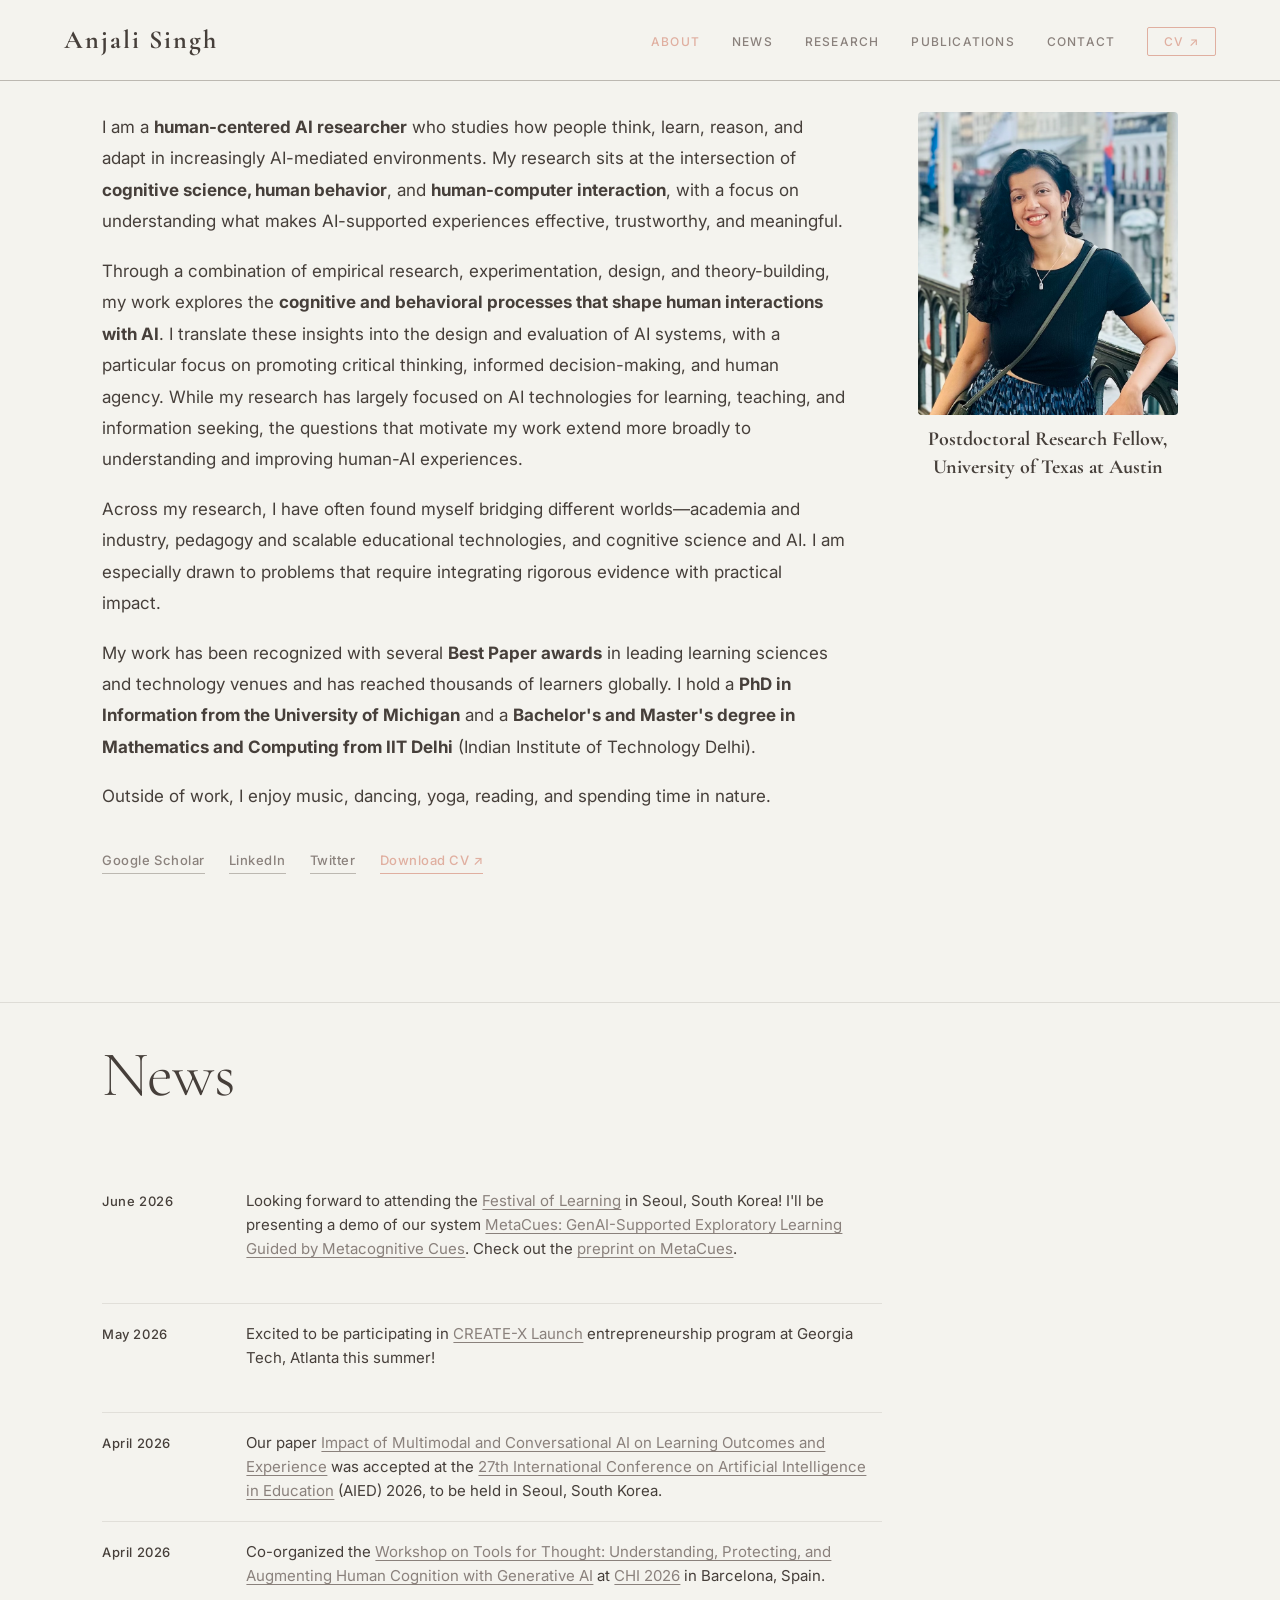
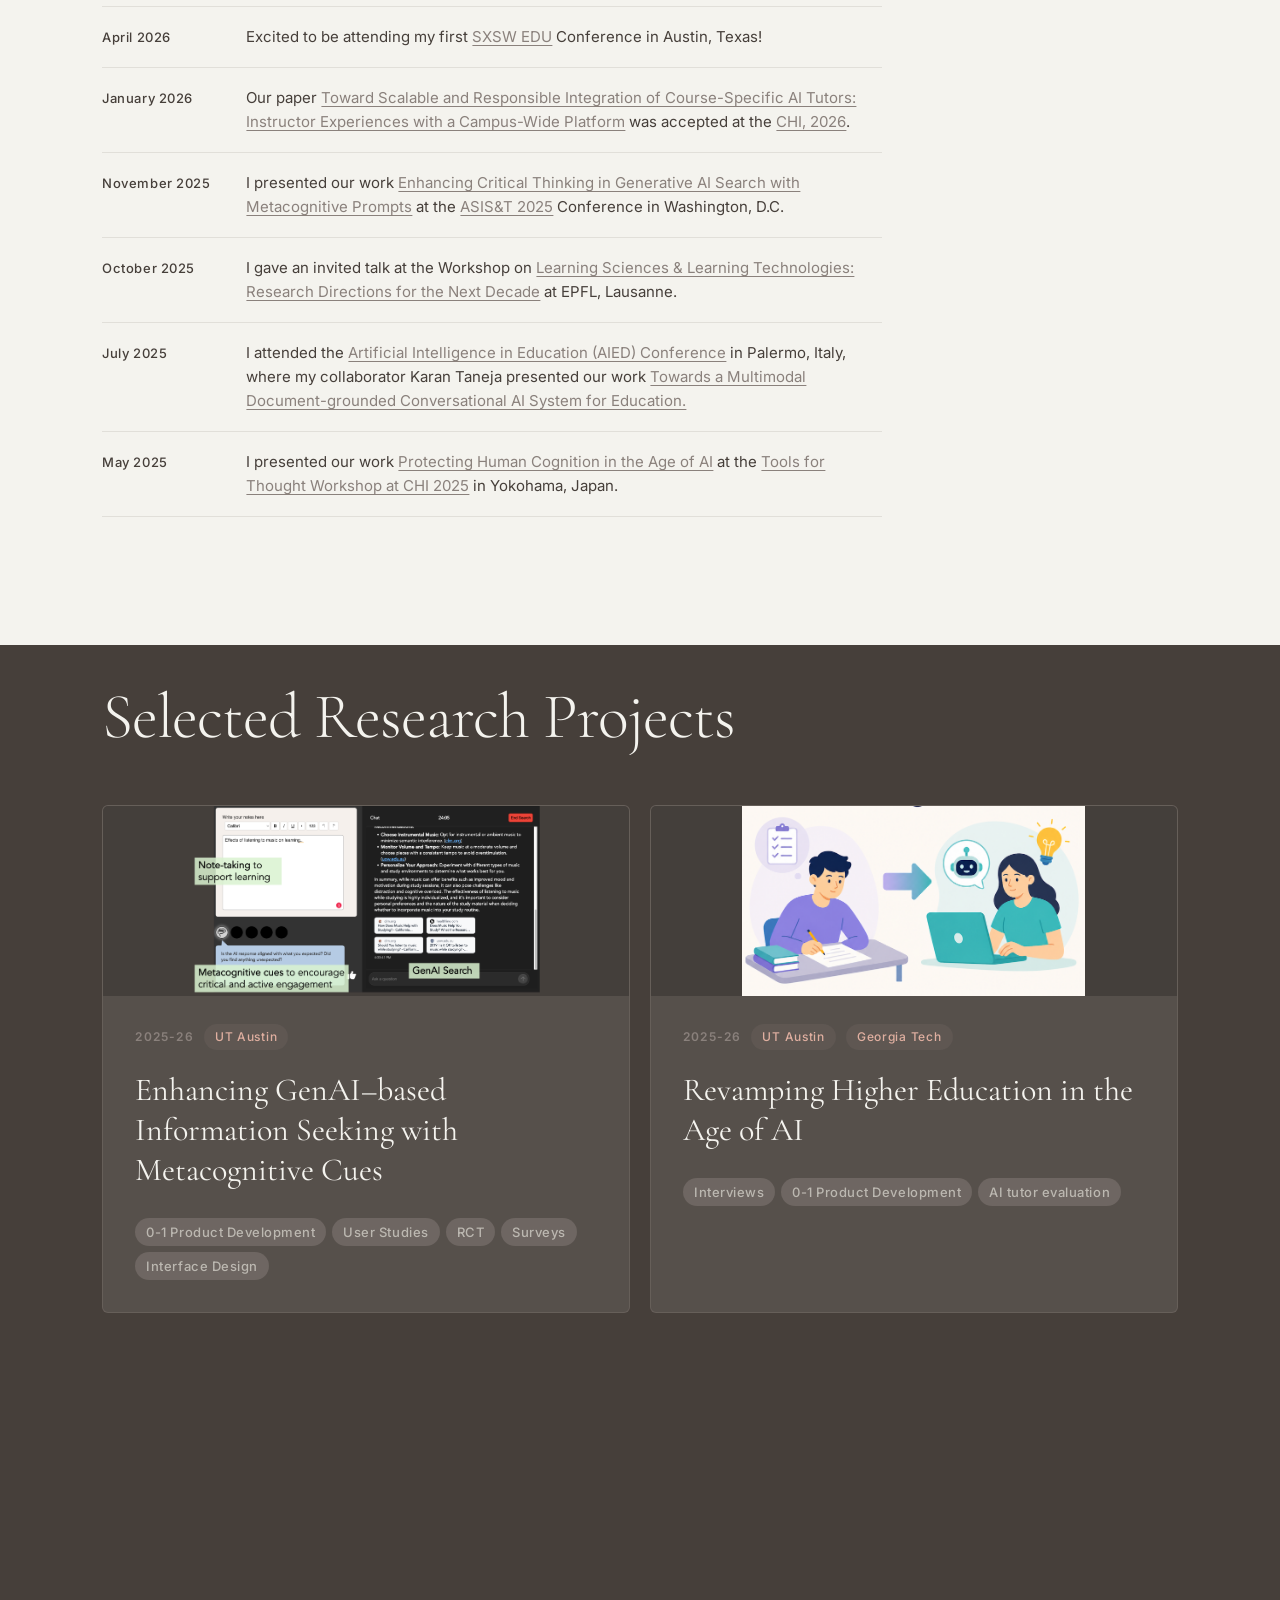
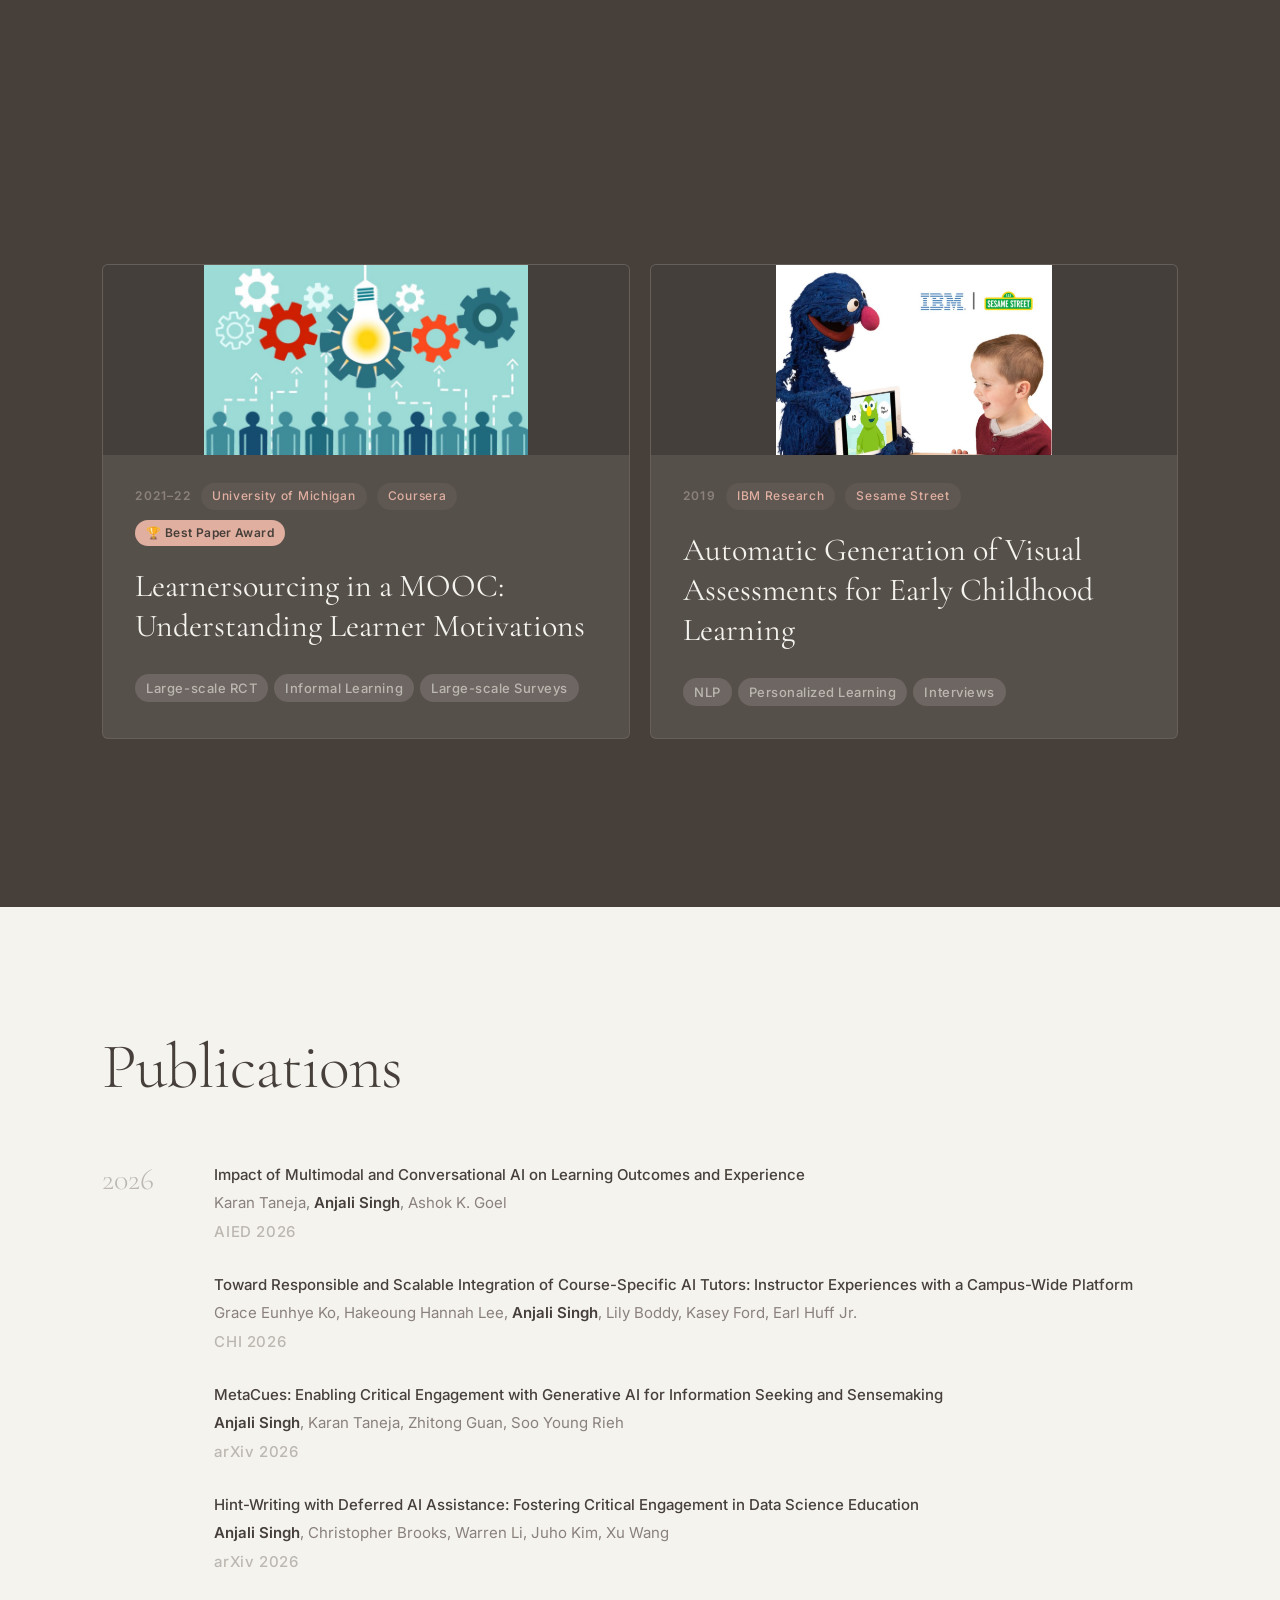
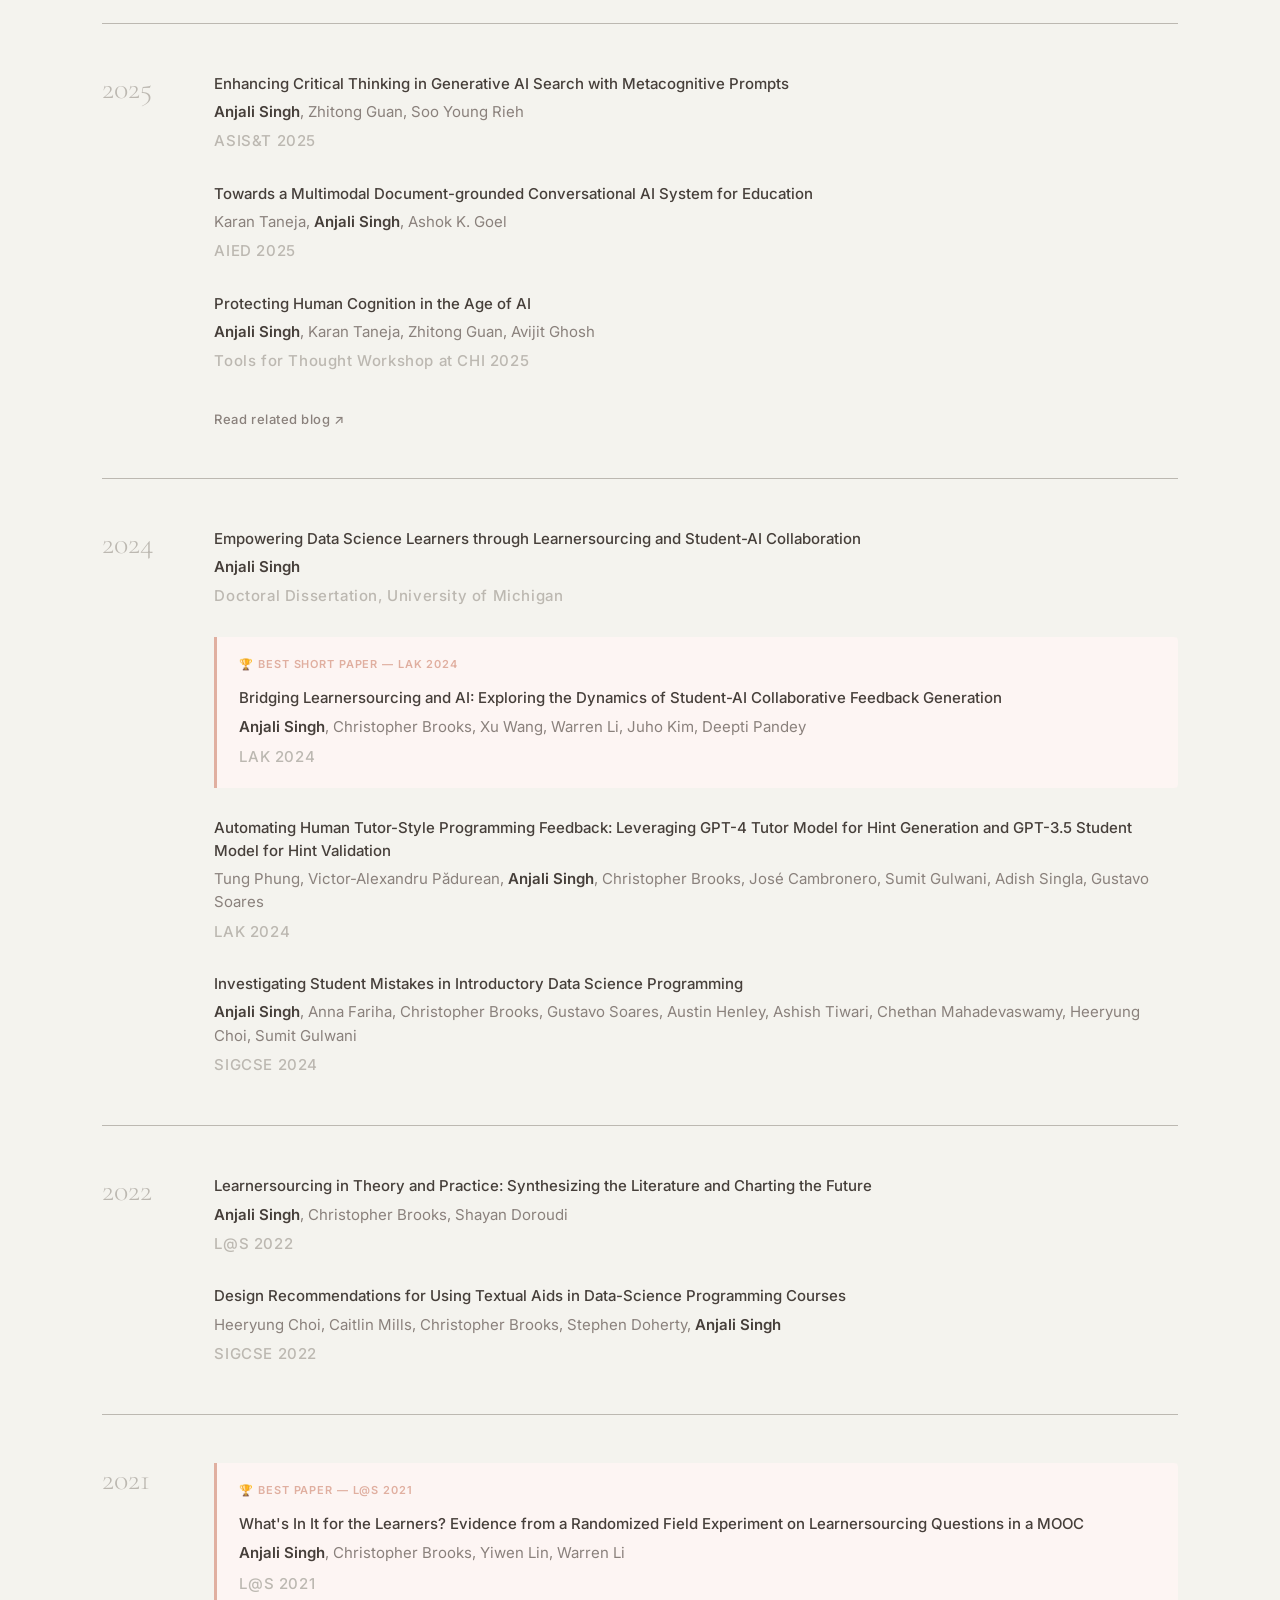
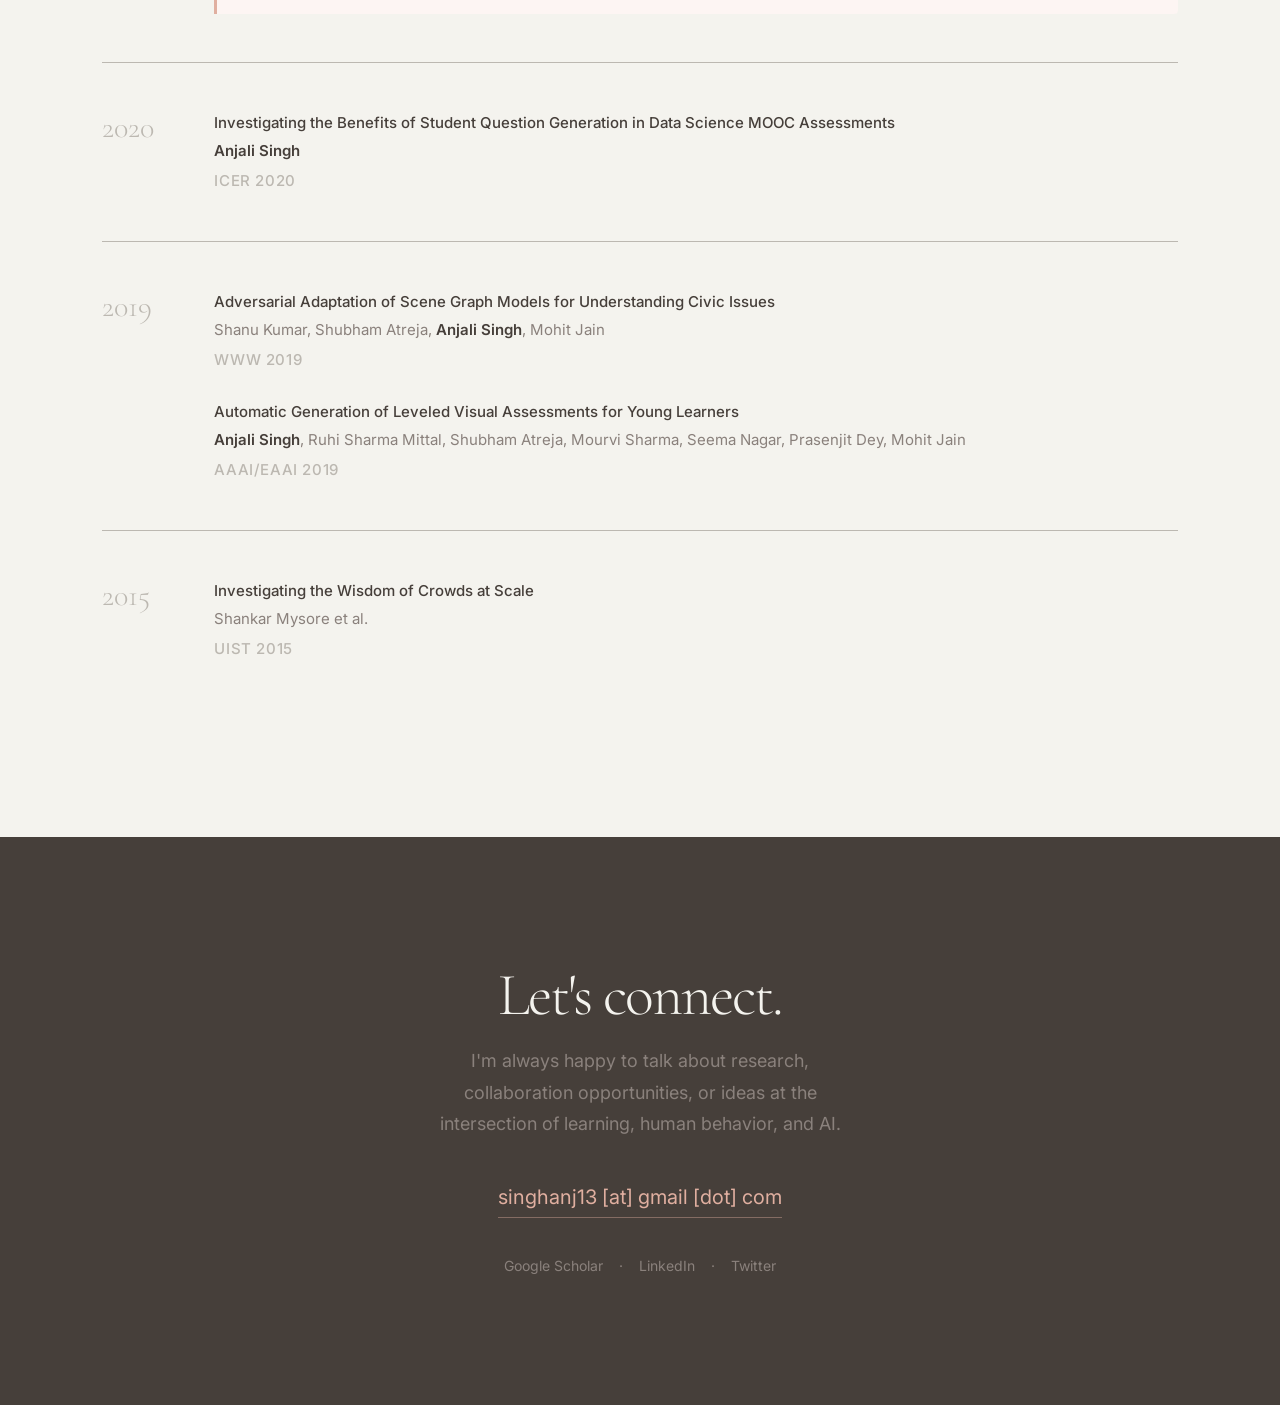
==== index.html @ 5200b707 "Updated bio" ====
<!DOCTYPE html>
<html lang="en">
<head>
    <meta charset="UTF-8">
    <meta name="viewport" content="width=device-width, initial-scale=1.0">
    <title>Anjali Singh</title>
    <link rel="preconnect" href="https://fonts.googleapis.com">
    <link rel="preconnect" href="https://fonts.gstatic.com" crossorigin>
    <link href="https://fonts.googleapis.com/css2?family=Cormorant+Garamond:ital,wght@0,300;0,400;0,500;0,600;1,300;1,400&family=Inter:wght@300;400;500;600&display=swap" rel="stylesheet">
    <link rel="stylesheet" href="style.css">
</head>
<body>

    <!-- ═══════════════════════════════════════════
         NAVIGATION
    ═══════════════════════════════════════════ -->
    <nav id="navbar">
        <div class="nav-container">
            <a href="#about" class="nav-logo">Anjali Singh</a>
            <ul class="nav-links">
                <li><a href="#about">About</a></li>
                <li><a href="#news">News</a></li>
                <li><a href="#research">Research</a></li>
                <li><a href="#publications">Publications</a></li>
                <li><a href="#contact">Contact</a></li>
                <li><a href="CV_portfolio.pdf" class="nav-cv" target="_blank">CV ↗</a></li>
            </ul>
            <button class="nav-hamburger" aria-label="Toggle menu">
                <span></span><span></span><span></span>
            </button>
        </div>
    </nav>

    <!-- ═══════════════════════════════════════════
         ABOUT (landing page)
    ═══════════════════════════════════════════ -->
    <section id="about">
        <div class="container">
<div class="about-grid">
                <div class="about-text">
                    <p class="about-bio">I am a <strong>human-centered AI researcher</strong> who studies how people think, learn, reason, and adapt in increasingly AI-mediated environments. My research sits at the intersection of <strong>cognitive science, human behavior</strong>, and <strong>human-computer interaction</strong>, with a focus on understanding what makes AI-supported experiences effective, trustworthy, and meaningful.</p>
                    <!-- I am a <strong>human-centered AI researcher</strong> working at the intersection of <strong>human behavior, learning</strong> and <strong>information seeking</strong>. My work explores how people engage with information, learn, reason, and adapt in increasingly AI-mediated environments. -->
                    <!-- I am particularly interested in fostering people's ability to reflect on information, develop independent judgment, and maintain agency as AI becomes more deeply integrated into everyday life and work. -->

                    <p class="about-bio">Through a combination of empirical research, experimentation, design, and theory-building, my work explores the <strong>cognitive and behavioral processes that shape human interactions with AI</strong>. I translate these insights into the design and evaluation of AI systems, with a particular focus on promoting critical thinking, informed decision-making, and human agency. While my research has largely focused on AI technologies for learning, teaching, and information seeking, the questions that motivate my work extend more broadly to understanding and improving human-AI experiences.</p>
                    <!-- To pursue these questions, I draw on perspectives from <strong>cognitive science, human-computer interaction,</strong> and <strong>information science</strong>. Through a combination of empirical research, design, experimentation, and theory-building, I study the factors that shape human behavior, motivation, and outcomes in information-seeking and learning contexts. This work informs the development of <strong>technologies that support effective human–AI interactions while promoting critical thinking and preserving human agency</strong>. -->

                    <p class="about-bio">Across my research, I have often found myself bridging different worlds—academia and industry, pedagogy and scalable educational technologies, and cognitive science and AI. I am especially drawn to problems that require integrating rigorous evidence with practical impact.</p>
                    <!-- <p class="about-bio">Over the past nine years, I have conducted research spanning educational technology, information seeking, learning analytics, HCI, and AI. More recently, I have become increasingly interested in how AI is reshaping learning, expertise, and knowledge work, and in designing systems that help people engage with these changes thoughtfully.</p> -->
                    <p class="about-bio">My work has been recognized with several <strong>Best Paper awards</strong> in leading learning sciences and technology venues and has reached thousands of learners globally. I hold a <strong>PhD in Information from the University of Michigan</strong> and a <strong>Bachelor's and Master's degree in Mathematics and Computing from IIT Delhi</strong> (Indian Institute of Technology Delhi).</p>
                    <p class="about-bio">Outside of work, I enjoy music, dancing, yoga, reading, and spending time in nature.</p>
                    <div class="about-links">
                        <a href="https://scholar.google.com/citations?user=YOURID&user=0K4axWMAAAAJ" target="_blank" class="about-link">Google Scholar</a>
                        <a href="https://www.linkedin.com/in/anjali-singh-phd-a7786ba4/" target="_blank" class="about-link">LinkedIn</a>
                        <a href="https://twitter.com/singhanj13" target="_blank" class="about-link">Twitter</a>
                        <a href="CV_portfolio.pdf" target="_blank" class="about-link about-link-accent">Download CV ↗</a>
                    </div>
                </div>
                <div class="about-photo">
                    <!-- Replace photo-placeholder div with: <img src="headshot.jpg" alt="Anjali Singh"> -->
                    <img src="Images/headshot.png" width="230" height="300" alt="Anjali Singh">
                    <p class="about-photo-caption">Postdoctoral Research Fellow, University of Texas at Austin</p>
                </div>
                </div>
            </div>
        </div>
    </section>

    <!-- ═══════════════════════════════════════════
         NEWS
    ═══════════════════════════════════════════ -->
    <section id="news">
        <div class="container">
            <h2 class="section-header-dark">News</h2>
            <ul class="news-list">
                <li class="news-item">
                    <span class="news-date">June 2026</span>
                        <p class="news-text">Looking forward to attending the <a href="https://festival-of-learning-2026.info/" target="_blank" rel="noopener">Festival of Learning</a> in Seoul, South Korea! I'll be presenting a demo of our system <a href="https://www.youtube.com/watch?v=coNovENzRNs" target="_blank" rel="noopener">MetaCues: GenAI-Supported Exploratory Learning Guided by Metacognitive Cues</a>. Check out the <a href="https://arxiv.org/abs/2603.19634" target="_blank" rel="noopener">preprint on MetaCues</a>.</p>
                    </p>
                </li>
                 <li class="news-item">
                    <span class="news-date">May 2026</span>
                        <p class="news-text">Excited to be participating in <a href="https://create-x.gatech.edu/" target="_blank" rel="noopener">CREATE-X Launch</a> entrepreneurship program at Georgia Tech, Atlanta this summer!</p>
                    </p>
                </li>
                <li class="news-item">
                    <span class="news-date">April 2026</span>
                    <p class="news-text">Our paper <a href="https://arxiv.org/abs/2604.02221" target="_blank" rel="noopener">Impact of Multimodal and Conversational AI on Learning Outcomes and Experience</a> was accepted at the <a href="https://www.aied-conference.org/2026" target="_blank" rel="noopener">27th International Conference on Artificial Intelligence in Education</a> (AIED) 2026, to be held in Seoul, South Korea. </p>
                </li>
                <li class="news-item">
                    <span class="news-date">April 2026</span>
                    <p class="news-text">Co-organized the <a href="https://ai-tools-for-thought.github.io/workshop/" target="_blank" rel="noopener">Workshop on Tools for Thought: Understanding, Protecting, and Augmenting Human Cognition with Generative AI</a> at <a href="https://chi2026.acm.org/" target="_blank" rel="noopener">CHI 2026</a> in Barcelona, Spain.</p>
                </li>
                <li class="news-item">
                    <span class="news-date">April 2026</span>
                    <p class="news-text">Excited to be attending my first <a href="https://sxswedu.com/" target="_blank" rel="noopener">SXSW EDU</a> Conference in Austin, Texas!</p>
                </li>
                <li class="news-item">
                    <span class="news-date">January 2026</span>
                    <p class="news-text">Our paper <a href="https://dl.acm.org/doi/full/10.1145/3772318.3791298" target="_blank" rel="noopener">Toward Scalable and Responsible Integration of Course-Specific AI Tutors: Instructor Experiences with a Campus-Wide Platform</a> was accepted at the <a href="https://chi2026.acm.org/" target="_blank" rel="noopener">CHI, 2026</a>. </p>
                </li>
                <li class="news-item">
                    <span class="news-date">November 2025</span>
                    <p class="news-text">I presented our work <a href="https://arxiv.org/abs/2505.24014" target="_blank" rel="noopener">Enhancing Critical Thinking in Generative AI Search with Metacognitive Prompts</a> at the <a href="https://www.asist.org/meetings-events/am/am25/" target="_blank" rel="noopener">ASIS&T 2025</a> Conference in Washington, D.C.</p>
                </li>
                <li class="news-item">
                    <span class="news-date">October 2025</span>
                    <p class="news-text">I gave an invited talk at the Workshop on <a href="https://www.epfl.ch/schools/ic/about/events/ls-workshop/" target="_blank" rel="noopener">Learning Sciences & Learning Technologies: Research Directions for the Next Decade</a> at EPFL, Lausanne.</p>
                <li class="news-item">
                    <span class="news-date">July 2025</span>
                    <p class="news-text">I attended the <a href="https://aied2025.itd.cnr.it/" target="_blank" rel="noopener">Artificial Intelligence in Education (AIED) Conference</a> in Palermo, Italy, where my collaborator Karan Taneja presented our work <a href="https://link.springer.com/chapter/10.1007/978-3-031-98462-4_12" target="_blank" rel="noopener">Towards a Multimodal Document-grounded Conversational AI System for Education.</a></p>
                </li>
                <li class="news-item">
                    <span class="news-date">May 2025</span>
                    <p class="news-text">I presented our work <a href="https://arxiv.org/pdf/2502.12447" target="_blank" rel="noopener">Protecting Human Cognition in the Age of AI</a> at the <a href="https://ai-tools-for-thought.github.io/workshop/" target="_blank" rel="noopener">Tools for Thought Workshop at CHI 2025</a> in Yokohama, Japan.</p>
                </li>
            </ul>
        </div>
    </section>

    <!-- ═══════════════════════════════════════════
         RESEARCH
    ═══════════════════════════════════════════ -->
    <section id="research">
        <div class="container">
            <h2 class="section-header-light">Selected Research Projects</h2>

            <div class="project-grid">

                <!-- ─── Card 1: MetaCues ─── -->
                <a class="project-card-btn" data-aos href="Projects/project-metacues.html">
                    <div class="card-visual">
                        <!-- To use your own image: remove the <svg> block below and add <img src="your-image.jpg" alt="MetaCues project"> -->
                        <!-- SVG: Two overlapping circles (human ↔ AI) with reflective prompt dots -->
                        <img src="Images/metacues_snapshot.png" alt="MetaCues project">
                            <circle cx="148" cy="95" r="68" stroke="#8a817c" stroke-width="1.2" opacity="0.45"/>
                            <circle cx="200" cy="95" r="68" stroke="#e0afa0" stroke-width="1.5" opacity="0.6"/>
                            <circle cx="174" cy="95" r="10" fill="#e0afa0" opacity="0.8"/>
                            <circle cx="174" cy="95" r="20" stroke="#e0afa0" stroke-width="1" opacity="0.3" stroke-dasharray="3 3"/>
                            <line x1="174" y1="65" x2="174" y2="48" stroke="#e0afa0" stroke-width="1" opacity="0.45"/>
                            <line x1="196" y1="72" x2="210" y2="58" stroke="#e0afa0" stroke-width="1" opacity="0.4"/>
                            <line x1="152" y1="72" x2="138" y2="58" stroke="#e0afa0" stroke-width="1" opacity="0.4"/>
                            <circle cx="174" cy="42" r="3.5" fill="#e0afa0" opacity="0.55"/>
                            <circle cx="215" cy="53" r="2.5" fill="#e0afa0" opacity="0.4"/>
                            <circle cx="133" cy="53" r="2.5" fill="#e0afa0" opacity="0.4"/>
                        </svg>
                    </div>
                    <div class="card-body">
                        <div class="project-meta">
                            <span class="project-year">2025-26</span>
                            <span class="project-org">UT Austin</span>
                        </div>
                        <h3 class="project-title">Enhancing GenAI–based Information Seeking with Metacognitive Cues</h3>
                        <div class="card-methods">
                            <span class="method-tag">0-1 Product Development</span>
                            <span class="method-tag">User Studies</span>
                            <span class="method-tag">RCT</span>
                            <span class="method-tag">Surveys</span>
                            <span class="method-tag">Interface Design</span>
                        </div>
                    </div>
                </a>

                <!-- ─── Card 2: Rethinking Assessments ─── -->
                <a class="project-card-btn" data-aos href="Projects/project-rethinking-assessments.html">
                    <div class="card-visual">
                        <!-- SVG: Document with educator speech bubble + AI node -->
                        <img src="Images/revamping_hed.png" alt="project-rethinking-assessments">
                            <rect x="100" y="30" width="90" height="115" rx="5" fill="#8a817c" opacity="0.15"/>
                            <rect x="113" y="50" width="64" height="6" rx="3" fill="#8a817c" opacity="0.35"/>
                            <rect x="113" y="64" width="50" height="5" rx="2.5" fill="#8a817c" opacity="0.25"/>
                            <rect x="113" y="76" width="58" height="5" rx="2.5" fill="#8a817c" opacity="0.25"/>
                            <rect x="113" y="88" width="44" height="5" rx="2.5" fill="#8a817c" opacity="0.2"/>
                            <line x1="113" y1="106" x2="121" y2="106" stroke="#e0afa0" stroke-width="1.5" opacity="0.7"/>
                            <polyline points="113,116 117,121 125,110" stroke="#e0afa0" stroke-width="1.5" fill="none" stroke-linecap="round" stroke-linejoin="round" opacity="0.8"/>
                            <rect x="129" y="113" width="40" height="5" rx="2.5" fill="#8a817c" opacity="0.25"/>
                            <rect x="205" y="28" width="82" height="48" rx="8" fill="#e0afa0" opacity="0.18"/>
                            <rect x="205" y="28" width="82" height="48" rx="8" stroke="#e0afa0" stroke-width="1.5" opacity="0.6"/>
                            <polygon points="220,76 228,88 236,76" fill="#e0afa0" opacity="0.18"/>
                            <polygon points="220,76 228,88 236,76" stroke="#e0afa0" stroke-width="1.5" opacity="0.55" fill="none"/>
                            <rect x="217" y="40" width="58" height="5" rx="2.5" fill="#e0afa0" opacity="0.5"/>
                            <rect x="217" y="52" width="44" height="5" rx="2.5" fill="#e0afa0" opacity="0.4"/>
                            <circle cx="246" cy="138" r="22" fill="#e0afa0" opacity="0.12"/>
                            <circle cx="246" cy="138" r="22" stroke="#e0afa0" stroke-width="1.5" opacity="0.55"/>
                            <rect x="237" y="131" width="18" height="14" rx="3" fill="#e0afa0" opacity="0.4"/>
                            <circle cx="241" cy="134" r="2" fill="#e0afa0" opacity="0.7"/>
                            <circle cx="251" cy="134" r="2" fill="#e0afa0" opacity="0.7"/>
                            <line x1="238" y1="141" x2="254" y2="141" stroke="#e0afa0" stroke-width="1.2" opacity="0.6"/>
                            <line x1="246" y1="116" x2="246" y2="104" stroke="#e0afa0" stroke-width="1" opacity="0.35" stroke-dasharray="3 3"/>
                        </svg>
                    </div>
                    <div class="card-body">
                        <div class="project-meta">
                            <span class="project-year">2025-26</span>
                            <span class="project-org">UT Austin</span>
                            <span class="project-org">Georgia Tech</span>
                        </div>
                        <h3 class="project-title">Revamping Higher Education in the Age of AI</h3>
                        <div class="card-methods">
                            <span class="method-tag">Interviews</span>
                            <span class="method-tag">0-1 Product Development</span>
                            <span class="method-tag">AI tutor evaluation</span>
                        </div>
                    </div>
                </a>

                <!-- ─── Card 3: Deferred AI ─── -->
                <a class="project-card-btn" data-aos href="Projects/project-deferred.html">
                    <div class="card-visual">
                        <!-- To use your own image: remove the <svg> block below and add <img src="your-image.jpg" alt="Deferred AI project"> -->
                        <!-- SVG: Bar chart — short "before" bars, pause symbol, tall "after" bars -->
                        <img src="Images/deferred-AI-assistance.png" alt="Deferred AI project">
                            <line x1="40" y1="152" x2="300" y2="152" stroke="#8a817c" stroke-width="1" opacity="0.3"/>
                            <rect x="52"  y="112" width="22" height="40" rx="2" fill="#8a817c" opacity="0.38"/>
                            <rect x="80"  y="102" width="22" height="50" rx="2" fill="#8a817c" opacity="0.32"/>
                            <rect x="108" y="107" width="22" height="45" rx="2" fill="#8a817c" opacity="0.38"/>
                            <rect x="150" y="128" width="5"  height="30" rx="2" fill="#e0afa0" opacity="0.85"/>
                            <rect x="161" y="128" width="5"  height="30" rx="2" fill="#e0afa0" opacity="0.85"/>
                            <rect x="182" y="72"  width="22" height="80" rx="2" fill="#e0afa0" opacity="0.6"/>
                            <rect x="210" y="58"  width="22" height="94" rx="2" fill="#e0afa0" opacity="0.75"/>
                            <rect x="238" y="45"  width="22" height="107" rx="2" fill="#e0afa0" opacity="0.88"/>
                            <polyline points="276,86 282,72 288,86" stroke="#e0afa0" stroke-width="1.8" fill="none"/>
                            <line x1="282" y1="72" x2="282" y2="110" stroke="#e0afa0" stroke-width="1.8"/>
                        </svg>
                    </div>
                    <div class="card-body">
                        <div class="project-meta">
                            <span class="project-year">2024</span>
                            <span class="project-org">University of Michigan</span>
                            <span class="project-org">Coursera</span>
                            <span class="project-award">🏆 Best Short Paper Award</span>
                        </div>
                        <h3 class="project-title">When to Help with AI? Designing Student–AI Collaboration for Deeper Learning</h3>
                        <div class="card-methods">
                            <span class="method-tag">Learning Design</span>
                            <span class="method-tag">Classroom Deployment</span>
                            <span class="method-tag">RCT</span>
                            <span class="method-tag">Surveys</span>
                        </div>
                    </div>
                </a>

                <!-- ─── Card 3: Programming Difficulties ─── -->
                <a class="project-card-btn" data-aos href="Projects/project-programming.html">
                    <div class="card-visual">
                        <!-- To use your own image: remove the <svg> block below and add <img src="your-image.jpg" alt="Programming difficulties project"> -->
                        <!-- SVG: Code line bars, one highlighted with a feedback tag -->
                        <img src="Images/DS_education.png" alt="Programming difficulties project">
                            <rect x="40" y="42"  width="140" height="9" rx="4" fill="#8a817c" opacity="0.22"/>
                            <rect x="40" y="61"  width="100" height="9" rx="4" fill="#8a817c" opacity="0.22"/>
                            <rect x="40" y="80"  width="160" height="9" rx="4" fill="#8a817c" opacity="0.22"/>
                            <rect x="40" y="99"  width="185" height="13" rx="4" fill="#e0afa0" opacity="0.72"/>
                            <rect x="236" y="95" width="64"  height="21" rx="10" fill="#e0afa0"/>
                            <line x1="246" y1="102" x2="260" y2="102" stroke="#463f3a" stroke-width="1.5"/>
                            <line x1="246" y1="107" x2="255" y2="107" stroke="#463f3a" stroke-width="1.2"/>
                            <rect x="40" y="122" width="118" height="9" rx="4" fill="#8a817c" opacity="0.22"/>
                            <rect x="40" y="141" width="85"  height="9" rx="4" fill="#8a817c" opacity="0.22"/>
                            <rect x="40" y="160" width="135" height="9" rx="4" fill="#8a817c" opacity="0.22"/>
                        </svg>
                    </div>
                    <div class="card-body">
                        <div class="project-meta">
                            <span class="project-year">2024</span>
                            <span class="project-org">Microsoft</span>
                            <span class="project-org">University of Michigan</span>
                        </div>
                        <h3 class="project-title">Supporting Novice Data Science Learners through Personalized Feedback</h3>
                        <div class="card-methods">
                            <span class="method-tag">Ed-tech product design</span>
                            <span class="method-tag">Log Analysis</span>
                            <span class="method-tag">Classroom Deployment</span>
                            <span class="method-tag">Surveys</span>
                        </div>
                    </div>
                </a>

                <!-- ─── Card 4: Learnersourcing ─── -->
                <a class="project-card-btn" data-aos href="Projects/project-learnersourcing.html">
                    <div class="card-visual">
                        <!-- To use your own image: remove the <svg> block below and add <img src="your-image.jpg" alt="Learnersourcing project"> -->
                        <!-- SVG: Grid of dots representing learners, some highlighted and connected -->
                        <img src="Images/learnersourcing.png" alt="Learnersourcing project">
                    </div>
                    <div class="card-body">
                        <div class="project-meta">
                            <span class="project-year">2021–22</span>
                            <span class="project-org">University of Michigan</span>
                            <span class="project-org">Coursera</span>
                            <span class="project-award">🏆 Best Paper Award</span>
                        </div>
                        <h3 class="project-title">Learnersourcing in a MOOC: Understanding Learner Motivations</h3>
                        <div class="card-methods">
                            <span class="method-tag">Large-scale RCT</span>
                            <span class="method-tag">Informal Learning</span>
                            <span class="method-tag">Large-scale Surveys</span>
                        </div>
                    </div>
                </a>

                <!-- ─── Card 5: Visual Assessments ─── -->
                <a class="project-card-btn" data-aos href="Projects/project-assessments.html">
                    <div class="card-visual">
                        <!-- To use your own image: remove the <svg> block below and add <img src="your-image.jpg" alt="Visual assessments project"> -->
                        <!-- SVG: 2×2 image quiz grid, one option highlighted/selected -->
                        <img src="Images/sesame_ibm.png" alt="Visual assessments project">
                    </div>
                    <div class="card-body">
                        <div class="project-meta">
                            <span class="project-year">2019</span>
                            <span class="project-org">IBM Research</span>
                            <span class="project-org">Sesame Street</span>
                        </div>
                        <h3 class="project-title">Automatic Generation of Visual Assessments for Early Childhood Learning</h3>
                        <div class="card-methods">
                            <span class="method-tag">NLP</span>
                            <span class="method-tag">Personalized Learning</span>
                            <span class="method-tag">Interviews</span>
                        </div>
                    </div>
                </a>


            </div><!-- /project-grid -->

        </div>
    </section>

    <!-- ═══════════════════════════════════════════
         PUBLICATIONS
    ═══════════════════════════════════════════ -->
    <section id="publications">
        <div class="container">
            <h2 class="section-header-dark">Publications</h2>

            <!-- 2026 -->
            <div class="pub-year-group">
                <div class="pub-year-label">2026</div>
                <div class="pub-list">
                    <a class="pub-item" href="https://arxiv.org/abs/2604.02221" target="_blank">
                        <h4 class="pub-title">Impact of Multimodal and Conversational AI on Learning Outcomes and Experience</h4>
                        <p class="pub-authors">Karan Taneja, <strong>Anjali Singh</strong>, Ashok K. Goel</p>
                        <p class="pub-venue">AIED 2026</p>
                    </a>
                                        <a class="pub-item" href="https://dl.acm.org/doi/full/10.1145/3772318.3791298" target="_blank">
                        <h4 class="pub-title">Toward Responsible and Scalable Integration of Course-Specific AI Tutors: Instructor Experiences with a Campus-Wide Platform</h4>
                        <p class="pub-authors">Grace Eunhye Ko, Hakeoung Hannah Lee, <strong>Anjali Singh</strong>, Lily Boddy, Kasey Ford, Earl Huff Jr.</p>
                        <p class="pub-venue">CHI 2026</p>
                    </a>
                                        <a class="pub-item" href="https://arxiv.org/abs/2603.19634" target="_blank">
                        <h4 class="pub-title">MetaCues: Enabling Critical Engagement with Generative AI for Information Seeking and Sensemaking</h4>
                        <p class="pub-authors"><strong>Anjali Singh</strong>, Karan Taneja, Zhitong Guan, Soo Young Rieh</p>
                        <p class="pub-venue">arXiv 2026</p>
                    </a>
                                        <a class="pub-item" href="https://arxiv.org/abs/2604.19931" target="_blank">
                        <h4 class="pub-title">Hint-Writing with Deferred AI Assistance: Fostering Critical Engagement in Data Science Education</h4>
                        <p class="pub-authors"><strong>Anjali Singh</strong>, Christopher Brooks, Warren Li, Juho Kim, Xu Wang</p>
                        <p class="pub-venue">arXiv 2026</p>
                    </a>
                </div>
            </div>

            <!-- 2025 -->
            <div class="pub-year-group">
                <div class="pub-year-label">2025</div>
                <div class="pub-list">
                    <a class="pub-item" href="https://arxiv.org/abs/2505.24014" target="_blank">
                        <h4 class="pub-title">Enhancing Critical Thinking in Generative AI Search with Metacognitive Prompts</h4>
                        <p class="pub-authors"><strong>Anjali Singh</strong>, Zhitong Guan, Soo Young Rieh</p>
                        <p class="pub-venue">ASIS&amp;T 2025</p>
                    </a>
                    <a class="pub-item" href="https://arxiv.org/abs/2504.13884" target="_blank">
                        <h4 class="pub-title">Towards a Multimodal Document-grounded Conversational AI System for Education</h4>
                        <p class="pub-authors">Karan Taneja, <strong>Anjali Singh</strong>, Ashok K. Goel</p>
                        <p class="pub-venue">AIED 2025</p>
                    </a>
                    <a class="pub-item" href="https://arxiv.org/abs/2502.12447" target="_blank">
                        <h4 class="pub-title">Protecting Human Cognition in the Age of AI</h4>
                        <p class="pub-authors"><strong>Anjali Singh</strong>, Karan Taneja, Zhitong Guan, Avijit Ghosh</p>
                        <p class="pub-venue">Tools for Thought Workshop at CHI 2025</p>
                        <a href="https://the-learning-agency.com/the-cutting-ed/article/helping-learners-think-deeply-in-a-world-where-ai-can-think-for-them/" class="pub-blog-link" target="_blank" rel="noopener" onclick="event.stopPropagation()">Read related blog ↗</a>
                    </a>
                </div>
            </div>

            <!-- 2024 -->
            <div class="pub-year-group">
                <div class="pub-year-label">2024</div>
                <div class="pub-list">
                    <a class="pub-item" href="https://deepblue.lib.umich.edu/handle/2027.42/196022" target="_blank">
                        <h4 class="pub-title">Empowering Data Science Learners through Learnersourcing and Student-AI Collaboration</h4>
                        <p class="pub-authors"><strong>Anjali Singh</strong></p>
                        <p class="pub-venue">Doctoral Dissertation, University of Michigan</p>
                    </a>
                    <a class="pub-item pub-item-award" href="https://dl.acm.org/doi/10.1145/3636555.3636853" target="_blank">
                        <span class="pub-award-tag">🏆 Best Short Paper — LAK 2024</span>
                        <h4 class="pub-title">Bridging Learnersourcing and AI: Exploring the Dynamics of Student-AI Collaborative Feedback Generation</h4>
                        <p class="pub-authors"><strong>Anjali Singh</strong>, Christopher Brooks, Xu Wang, Warren Li, Juho Kim, Deepti Pandey</p>
                        <p class="pub-venue">LAK 2024</p>
                    </a>
                    <a class="pub-item" href="https://dl.acm.org/doi/abs/10.1145/3636555.3636846" target="_blank">
                        <h4 class="pub-title">Automating Human Tutor-Style Programming Feedback: Leveraging GPT-4 Tutor Model for Hint Generation and GPT-3.5 Student Model for Hint Validation</h4>
                        <p class="pub-authors">Tung Phung, Victor-Alexandru Pădurean, <strong>Anjali Singh</strong>, Christopher Brooks, José Cambronero, Sumit Gulwani, Adish Singla, Gustavo Soares</p>
                        <p class="pub-venue">LAK 2024</p>
                    </a>
                    <a class="pub-item" href="https://www.microsoft.com/en-us/research/publication/investigating-student-mistakes-in-introductory-data-science-programming/" target="_blank">
                        <h4 class="pub-title">Investigating Student Mistakes in Introductory Data Science Programming</h4>
                        <p class="pub-authors"><strong>Anjali Singh</strong>, Anna Fariha, Christopher Brooks, Gustavo Soares, Austin Henley, Ashish Tiwari, Chethan Mahadevaswamy, Heeryung Choi, Sumit Gulwani</p>
                        <p class="pub-venue">SIGCSE 2024</p>
                    </a>
                </div>
            </div>

            <!-- 2022 -->
            <div class="pub-year-group">
                <div class="pub-year-label">2022</div>
                <div class="pub-list">
                    <a class="pub-item" href="https://dl.acm.org/doi/abs/10.1145/3491140.3528277" target="_blank">
                        <h4 class="pub-title">Learnersourcing in Theory and Practice: Synthesizing the Literature and Charting the Future</h4>
                        <p class="pub-authors"><strong>Anjali Singh</strong>, Christopher Brooks, Shayan Doroudi</p>
                        <p class="pub-venue">L@S 2022</p>
                    </a>
                    <a class="pub-item" href="https://dl.acm.org/doi/abs/10.1145/3478431.3499290" target="_blank">
                        <h4 class="pub-title">Design Recommendations for Using Textual Aids in Data-Science Programming Courses</h4>
                        <p class="pub-authors">Heeryung Choi, Caitlin Mills, Christopher Brooks, Stephen Doherty, <strong>Anjali Singh</strong></p>
                        <p class="pub-venue">SIGCSE 2022</p>
                    </a>
                </div>
            </div>

            <!-- 2021 -->
            <div class="pub-year-group">
                <div class="pub-year-label">2021</div>
                <div class="pub-list">
                    <a class="pub-item pub-item-award" href="https://dl.acm.org/doi/10.1145/3430895.3460142" target="_blank">
                        <span class="pub-award-tag">🏆 Best Paper — L@S 2021</span>
                        <h4 class="pub-title">What's In It for the Learners? Evidence from a Randomized Field Experiment on Learnersourcing Questions in a MOOC</h4>
                        <p class="pub-authors"><strong>Anjali Singh</strong>, Christopher Brooks, Yiwen Lin, Warren Li</p>
                        <p class="pub-venue">L@S 2021</p>
                    </a>
                </div>
            </div>

            <!-- 2020 -->
            <div class="pub-year-group">
                <div class="pub-year-label">2020</div>
                <div class="pub-list">
                    <a class="pub-item" href="https://dl.acm.org/doi/abs/10.1145/3372782.3407115" target="_blank">
                        <h4 class="pub-title">Investigating the Benefits of Student Question Generation in Data Science MOOC Assessments</h4>
                        <p class="pub-authors"><strong>Anjali Singh</strong></p>
                        <p class="pub-venue">ICER 2020</p>
                    </a>
                </div>
            </div>

            <!-- 2019 -->
            <div class="pub-year-group">
                <div class="pub-year-label">2019</div>
                <div class="pub-list">
                    <a class="pub-item" href="https://arxiv.org/pdf/1901.10124.pdf" target="_blank">
                        <h4 class="pub-title">Adversarial Adaptation of Scene Graph Models for Understanding Civic Issues</h4>
                        <p class="pub-authors">Shanu Kumar, Shubham Atreja, <strong>Anjali Singh</strong>, Mohit Jain</p>
                        <p class="pub-venue">WWW 2019</p>
                    </a>
                    <a class="pub-item" href="https://ojs.aaai.org//index.php/AAAI/article/view/5038" target="_blank">
                        <h4 class="pub-title">Automatic Generation of Leveled Visual Assessments for Young Learners</h4>
                        <p class="pub-authors"><strong>Anjali Singh</strong>, Ruhi Sharma Mittal, Shubham Atreja, Mourvi Sharma, Seema Nagar, Prasenjit Dey, Mohit Jain</p>
                        <p class="pub-venue">AAAI/EAAI 2019</p>
                    </a>
                </div>
            </div>

            <!-- 2015 -->
            <div class="pub-year-group">
                <div class="pub-year-label">2015</div>
                <div class="pub-list">
                    <a class="pub-item" href="https://dl.acm.org/doi/abs/10.1145/2815585.2815725" target="_blank">
                        <h4 class="pub-title">Investigating the Wisdom of Crowds at Scale</h4>
                        <p class="pub-authors">Shankar Mysore et al.</p>
                        <p class="pub-venue">UIST 2015</p>
                    </a>
                </div>
            </div>

        </div>
    </section>

    <!-- ═══════════════════════════════════════════
         CONTACT
    ═══════════════════════════════════════════ -->
    <section id="contact">
        <div class="container contact-inner">
            <h2 class="contact-header">Let's connect.</h2>
            <p class="contact-sub">I'm always happy to talk about research, collaboration opportunities, or ideas at the intersection of learning, human behavior, and AI.</p>
            <a href="mailto:singhanj13@gmail.com" class="contact-email">singhanj13 [at] gmail [dot] com</a>
            <div class="contact-links">
                <a href="https://scholar.google.com/citations?user=0K4axWMAAAAJ&hl=en" target="_blank">Google Scholar</a>
                <span aria-hidden="true">·</span>
                <a href="https://www.linkedin.com/in/anjali-singh-phd-a7786ba4/" target="_blank">LinkedIn</a>
                <span aria-hidden="true">·</span>
                <a href="https://twitter.com/singhanj13" target="_blank">Twitter</a>
            </div>
        </div>
    </section>



    <script src="script.js"></script>
</body>
</html>
---- style.css ----
/* ═══════════════════════════════════════════
   RESET & BASE
═══════════════════════════════════════════ */
*, *::before, *::after {
    margin: 0;
    padding: 0;
    box-sizing: border-box;
}

:root {
    --dark:   #463f3a;
    --medium: #8a817c;
    --light:  #bcb8b1;
    --bg:     #f4f3ee;
    --accent: #e0afa0;

    --font-serif: 'Cormorant Garamond', Georgia, serif;
    --font-sans:  'Inter', system-ui, -apple-system, sans-serif;

    --max-w: min(1400px, 94vw);
    --pad-x: clamp(16px, 5vw, 80px);
    --section-py: clamp(80px, 10vw, 140px);
}

html {
    scroll-behavior: smooth;
}

body {
    background-color: var(--bg);
    color: var(--dark);
    font-family: var(--font-sans);
    font-size: 16px;
    line-height: 1.7;
    -webkit-font-smoothing: antialiased;
    -moz-osx-font-smoothing: grayscale;
}

a {
    color: inherit;
    text-decoration: none;
}

img {
    display: block;
    max-width: 100%;
}

#about, #news, #research, #publications, #contact {
    scroll-margin-top: 72px;
}

/* ═══════════════════════════════════════════
   NAVIGATION
═══════════════════════════════════════════ */
#navbar {
    position: fixed;
    top: 0;
    left: 0;
    right: 0;
    z-index: 200;
    padding: 18px var(--pad-x);
    background: var(--bg);
    box-shadow: 0 1px 0 var(--light);
}

.nav-container {
    max-width: var(--max-w);
    margin: 0 auto;
    display: flex;
    align-items: center;
    justify-content: space-between;
}

.nav-logo {
    font-family: var(--font-serif);
    font-size: 26px;
    font-weight: 800;
    letter-spacing: 2px;
    color: var(--dark);
    transition: color 0.35s;
}


.nav-links {
    list-style: none;
    display: flex;
    align-items: center;
    gap: 32px;
}

.nav-links a {
    font-size: 12px;
    font-weight: 500;
    letter-spacing: 0.1em;
    text-transform: uppercase;
    color: var(--medium);
    transition: color 0.2s;
}


.nav-links a:hover {
    color: var(--accent);
}

.nav-cv {
    border: 1px solid var(--accent) !important;
    color: var(--accent) !important;
    padding: 6px 16px;
    border-radius: 2px;
    transition: background 0.2s, color 0.2s !important;
}

.nav-cv:hover {
    background: var(--accent) !important;
    color: var(--bg) !important;
}

.nav-hamburger {
    display: none;
    flex-direction: column;
    gap: 5px;
    background: none;
    border: none;
    cursor: pointer;
    padding: 4px;
}

.nav-hamburger span {
    display: block;
    width: 22px;
    height: 1.5px;
    background: var(--dark);
    transition: background 0.3s;
}


/* ═══════════════════════════════════════════
   HERO
═══════════════════════════════════════════ */
#hero {
    min-height: 100vh;
    background-color: var(--bg);
    display: flex;
    flex-direction: column;
    justify-content: center;
    align-items: center;
    text-align: center;
    padding: 120px var(--pad-x) 100px;
    position: relative;
    overflow: hidden;
}

/* Subtle grain texture overlay */
#hero::before {
    content: '';
    position: absolute;
    inset: 0;
    background-image: url("data:image/svg+xml,%3Csvg viewBox='0 0 256 256' xmlns='http://www.w3.org/2000/svg'%3E%3Cfilter id='noise'%3E%3CfeTurbulence type='fractalNoise' baseFrequency='0.9' numOctaves='4' stitchTiles='stitch'/%3E%3C/filter%3E%3Crect width='100%25' height='100%25' filter='url(%23noise)' opacity='0.04'/%3E%3C/svg%3E");
    pointer-events: none;
    opacity: 0.4;
}

.hero-content {
    max-width: 820px;
    position: relative;
    z-index: 1;
}

.hero-pre {
    font-size: 12px;
    font-weight: 400;
    letter-spacing: 0.18em;
    text-transform: uppercase;
    color: var(--medium);
    margin-bottom: 28px;
    opacity: 0;
    animation: fadeUp 0.8s 0.2s ease forwards;
}

.hero-name {
    font-family: var(--font-serif);
    font-size: clamp(60px, 10vw, 110px);
    font-weight: 300;
    color: var(--dark);
    letter-spacing: -2px;
    line-height: 0.95;
    margin-bottom: 32px;
    opacity: 0;
    animation: fadeUp 0.8s 0.4s ease forwards;
}

.hero-tagline {
    font-family: var(--font-serif);
    font-size: clamp(19px, 2.5vw, 26px);
    font-style: italic;
    font-weight: 300;
    color: var(--accent);
    line-height: 1.45;
    margin-bottom: 44px;
    opacity: 0;
    animation: fadeUp 0.8s 0.6s ease forwards;
}

.hero-themes {
    display: flex;
    flex-wrap: wrap;
    gap: 10px;
    justify-content: center;
    margin-bottom: 48px;
    opacity: 0;
    animation: fadeUp 0.8s 0.75s ease forwards;
}

.hero-themes span {
    font-size: 11px;
    font-weight: 400;
    letter-spacing: 0.1em;
    color: var(--medium);
    border: 1px solid rgba(70, 63, 58, 0.15);
    padding: 7px 16px;
    border-radius: 100px;
}

.hero-actions {
    display: flex;
    gap: 16px;
    justify-content: center;
    flex-wrap: wrap;
    opacity: 0;
    animation: fadeUp 0.8s 0.9s ease forwards;
}

.btn-primary {
    font-size: 13px;
    font-weight: 500;
    letter-spacing: 0.06em;
    background: var(--accent);
    color: var(--dark);
    padding: 13px 28px;
    border-radius: 2px;
    transition: opacity 0.2s;
}

.btn-primary:hover {
    opacity: 0.85;
}

.btn-secondary {
    font-size: 13px;
    font-weight: 500;
    letter-spacing: 0.06em;
    color: var(--medium);
    border: 1px solid rgba(70, 63, 58, 0.2);
    padding: 13px 28px;
    border-radius: 2px;
    transition: border-color 0.2s, color 0.2s;
}

.btn-secondary:hover {
    border-color: var(--accent);
    color: var(--accent);
}

.hero-scroll {
    position: absolute;
    bottom: 36px;
    left: 50%;
    transform: translateX(-50%);
    display: flex;
    flex-direction: column;
    align-items: center;
    gap: 10px;
    color: var(--medium);
    font-size: 10px;
    letter-spacing: 0.25em;
    text-transform: uppercase;
    opacity: 0;
    animation: fadeIn 1s 1.4s ease forwards;
}

.scroll-line {
    width: 1px;
    height: 44px;
    background: linear-gradient(to bottom, var(--medium), transparent);
    animation: scrollPulse 2.2s ease-in-out infinite;
}

@keyframes scrollPulse {
    0%, 100% { opacity: 0.3; transform: scaleY(0.85); transform-origin: top; }
    50%       { opacity: 0.9; transform: scaleY(1);    transform-origin: top; }
}

@keyframes fadeUp {
    from { opacity: 0; transform: translateY(20px); }
    to   { opacity: 1; transform: translateY(0); }
}

@keyframes fadeIn {
    from { opacity: 0; }
    to   { opacity: 1; }
}

/* ═══════════════════════════════════════════
   SHARED LAYOUT
═══════════════════════════════════════════ */
.container {
    max-width: var(--max-w);
    margin: 0 auto;
    padding: 0 var(--pad-x);
}

.section-label {
    display: block;
    font-size: 11px;
    font-weight: 600;
    letter-spacing: 0.22em;
    text-transform: uppercase;
    color: var(--accent);
    margin-bottom: 28px;
}

/* ═══════════════════════════════════════════
   ABOUT (landing)
═══════════════════════════════════════════ */
#about {
    padding-top: calc(72px + 40px);
    padding-bottom: var(--section-py);
}

.about-name-block {
    margin-bottom: 56px;
}

.about-name {
    font-family: var(--font-serif);
    font-size: clamp(28px, 4.5vw, 52px);
    font-weight: 700;
    color: var(--dark);
    letter-spacing: -2px;
    line-height: 1;
    margin-bottom: 14px;
}

.about-role {
    font-size: 13px;
    font-weight: 400;
    letter-spacing: 0.15em;
    text-transform: uppercase;
    color: var(--medium);
}

.about-grid {
    display: grid;
    grid-template-columns: 1fr 260px;
    gap: 72px;
    align-items: start;
}

.about-photo {
    position: sticky;
    top: 100px;
}

.about-photo img {
    width: 100%;
    height: auto;
    border-radius: 4px;
    display: block;
    object-fit: cover;
    object-position: top center;
}

.about-photo-caption {
    font-family: var(--font-serif);
    font-size: 20px;
    font-weight: 700;
    color: var(--dark);
    margin-top: 10px;
    line-height: 1.4;
    text-align: center;
}

.photo-placeholder {
    width: 260px;
    aspect-ratio: 3 / 4;
    background: var(--light);
    border-radius: 4px;
    overflow: hidden;
    position: relative;
}

.photo-placeholder img {
    width: 100%;
    height: 100%;
    object-fit: cover;
    object-position: top center;
}

.about-bio {
    font-size: 17px;
    color: var(--dark);
    line-height: 1.85;
    margin-bottom: 18px;
}

.about-bio em {
    font-style: italic;
    color: var(--medium);
}

.about-links {
    margin-top: 36px;
    display: flex;
    flex-wrap: wrap;
    gap: 8px 24px;
}

.about-link {
    font-size: 13px;
    font-weight: 500;
    letter-spacing: 0.04em;
    color: var(--medium);
    border-bottom: 1px solid var(--light);
    padding-bottom: 2px;
    transition: color 0.2s, border-color 0.2s;
}

.about-link:hover {
    color: var(--dark);
    border-color: var(--medium);
}

.about-link-accent {
    color: var(--accent);
    border-color: var(--accent);
}

.about-link-accent:hover {
    color: var(--dark);
    border-color: var(--dark);
}

/* ═══════════════════════════════════════════
   RESEARCH SECTION
═══════════════════════════════════════════ */
#research {
    padding: 40px 0 calc(var(--section-py) + 40px);
    background-color: var(--dark);
}

.section-header-light {
    font-family: var(--font-serif);
    font-size: clamp(38px, 6vw, 64px);
    font-weight: 300;
    color: var(--bg);
    letter-spacing: -1px;
    line-height: 1;
    margin-bottom: 56px;
}

.section-subtitle {
    font-size: 32px;
    color: var(--light);
    line-height: 1.75;
    max-width: 560px;
    margin-bottom: 72px;
}

/* ─── PROJECT GRID + COMPACT CARDS ─── */
.project-grid {
    display: grid;
    grid-template-columns: repeat(2, 1fr);
    gap: 20px;
}

.project-card-btn {
    background: rgba(255, 255, 255, 0.09);
    border: 1px solid rgba(138, 129, 124, 0.3);
    border-radius: 6px;
    overflow: hidden;
    cursor: pointer;
    text-align: left;
    width: 100%;
    padding: 0;
    display: flex;
    flex-direction: column;
    opacity: 0;
    transform: translateY(20px);
    transition: opacity 0.6s ease, transform 0.6s ease, border-color 0.25s, box-shadow 0.25s;
}

.project-card-btn.visible {
    opacity: 1;
    transform: translateY(0);
}

.project-card-btn:hover {
    background: rgba(255, 255, 255, 0.14);
    border-color: rgba(224, 175, 160, 0.55);
    box-shadow: 0 8px 32px rgba(0, 0, 0, 0.2);
    transform: translateY(-3px);
}

.project-card-btn.visible:hover {
    transform: translateY(-3px);
}

.card-visual {
    width: 100%;
    height: 190px;
    background: rgba(58, 53, 49, 0.6);
    flex-shrink: 0;
    display: flex;
    align-items: center;
    justify-content: center;
    overflow: hidden;
}

.card-visual svg {
    width: 100%;
    height: 100%;
}

.card-visual img {
    width: 100%;
    height: 100%;
    object-fit: contain;
    object-position: center;
    display: block;
}

.card-body {
    padding: 28px 32px 32px;
    flex: 1;
    display: flex;
    flex-direction: column;
}

.card-cta {
    display: inline-flex;
    align-items: center;
    gap: 6px;
    font-size: 12px;
    font-weight: 500;
    letter-spacing: 0.08em;
    color: var(--accent);
    margin-top: auto;
    padding-top: 20px;
    transition: gap 0.2s;
}

.project-card-btn:hover .card-cta {
    gap: 10px;
}

.project-meta {
    display: flex;
    align-items: center;
    flex-wrap: wrap;
    gap: 10px;
    margin-bottom: 20px;
}

.project-year {
    font-size: 12px;
    font-weight: 600;
    letter-spacing: 0.1em;
    color: var(--medium);
}

.project-venue {
    font-size: 12px;
    font-weight: 500;
    letter-spacing: 0.06em;
    color: var(--medium);
    background: rgba(138, 129, 124, 0.15);
    padding: 3px 11px;
    border-radius: 100px;
}

.project-org {
    font-size: 12px;
    font-weight: 500;
    letter-spacing: 0.06em;
    color: var(--accent);
    background: rgba(138, 129, 124, 0.15);
    padding: 3px 11px;
    border-radius: 100px;
}

.project-award {
    font-size: 12px;
    font-weight: 600;
    color: var(--dark);
    background: var(--accent);
    padding: 3px 11px;
    border-radius: 100px;
    letter-spacing: 0.03em;
}

.card-methods {
    display: flex;
    flex-wrap: wrap;
    gap: 6px;
    margin-top: 12px;
}

.method-tag {
    font-size: 13px;
    font-weight: 500;
    letter-spacing: 0.04em;
    color: var(--light);
    background: rgba(138, 129, 124, 0.45);
    padding: 3px 11px;
    border-radius: 100px;
}

.project-title {
    font-family: var(--font-serif);
    font-size: clamp(22px, 2.8vw, 32px);
    font-weight: 400;
    color: var(--bg);
    line-height: 1.25;
    margin-bottom: 16px;
}

.project-hook {
    font-size: 16px;
    color: var(--light);
    line-height: 1.75;
    margin-bottom: 44px;
    border-left: 2px solid var(--accent);
    padding-left: 20px;
}

.project-details {
    display: flex;
    flex-direction: column;
    gap: 36px;
}

/* Divider between detail sections */
.project-section {
    padding-top: 0;
}

.detail-label {
    font-size: 17px;
    font-weight: 600;
    letter-spacing: 0.04em;
    text-transform: uppercase;
    color: var(--accent);
    margin-bottom: 16px;
}

/* Method flow */
.method-flow {
    display: flex;
    flex-direction: column;
    align-items: center;
    gap: 0;
}

.method-step {
    background: rgba(70, 63, 58, 0.7);
    border: 1px solid rgba(138, 129, 124, 0.3);
    color: var(--light);
    font-size: 15px;
    font-weight: 400;
    padding: 10px 18px;
    border-radius: 4px;
    display: flex;
    flex-direction: column;
    align-items: flex-start;
    gap: 4px;
    line-height: 1.35;
}

.method-n {
    font-size: 11px;
    font-weight: 600;
    color: var(--accent);
    letter-spacing: 0.04em;
}

.method-arrow {
    color: rgba(138, 129, 124, 1);
    font-size: 18px;
    flex-shrink: 0;
    user-select: none;
}

/* Key Finding */
.project-finding {
    font-family: var(--font-sans);
    font-size: 15px;
    font-style: normal;
    font-weight: 400;
    color: var(--light);
    line-height: 1.75;
    margin: 0;
}

/* Project links (paper, demo, etc.) */
.project-links {
    display: flex;
    flex-wrap: wrap;
    gap: 20px;
    padding-top: 28px;
    margin-top: 8px;
    border-top: 1px solid rgba(138, 129, 124, 0.2);
}

.project-link {
    font-size: 13px;
    font-weight: 500;
    letter-spacing: 0.06em;
    color: var(--accent);
    text-decoration: none;
    transition: opacity 0.15s;
}

.project-link:hover {
    opacity: 0.7;
}

/* Impact */
.impact-list {
    list-style: none;
    padding: 0;
    margin: 0;
    display: flex;
    flex-direction: column;
    gap: 10px;
}

.impact-list li {
    font-size: 15px;
    color: var(--light);
    line-height: 1.65;
    padding-left: 20px;
    position: relative;
}

.impact-list li::before {
    content: '•';
    position: absolute;
    left: 0;
    color: var(--accent);
}

.impact-stat {
    color: var(--accent);
    font-weight: 600;
}

/* ═══════════════════════════════════════════
   NEWS
═══════════════════════════════════════════ */
#news {
    padding: 40px 0 var(--section-py);
    background-color: var(--bg);
    border-top: 1px solid rgba(188, 184, 177, 0.4);
}

.news-list {
    list-style: none;
    display: flex;
    flex-direction: column;
    gap: 0;
    max-width: 780px;
}

.news-item {
    display: grid;
    grid-template-columns: 120px 1fr;
    gap: 24px;
    padding: 18px 0;
    border-bottom: 1px solid rgba(188, 184, 177, 0.35);
    align-items: baseline;
}

.news-date {
    font-family: var(--font-sans);
    font-size: 13px;
    font-weight: 500;
    color: var(--dark);
    letter-spacing: 0.04em;
    white-space: nowrap;
}

.news-text {
    font-family: var(--font-sans);
    font-size: 15px;
    color: var(--dark);
    line-height: 1.6;
}

.news-text a {
    color: var(--medium);
    text-decoration: underline;
    text-underline-offset: 3px;
}

.news-text a:hover {
    color: var(--accent);
}

/* ═══════════════════════════════════════════
   PUBLICATIONS
═══════════════════════════════════════════ */
#publications {
    padding: var(--section-py) 0;
    background-color: var(--bg);
}

.section-header-dark {
    font-family: var(--font-serif);
    font-size: clamp(38px, 6vw, 64px);
    font-weight: 300;
    color: var(--dark);
    letter-spacing: -1px;
    line-height: 1;
    margin-bottom: 64px;
}

.pub-year-group {
    display: grid;
    grid-template-columns: 72px 1fr;
    gap: 40px;
    padding-bottom: 48px;
    margin-bottom: 48px;
    border-bottom: 1px solid var(--light);
}

.pub-year-group:last-child {
    border-bottom: none;
    margin-bottom: 0;
}

.pub-year-label {
    font-family: var(--font-serif);
    font-size: 30px;
    font-weight: 300;
    color: var(--light);
    padding-top: 2px;
    line-height: 1;
}

.pub-list {
    display: flex;
    flex-direction: column;
    gap: 28px;
}

.pub-item {
    display: flex;
    flex-direction: column;
    gap: 5px;
    /* clickable whole-item styles */
    color: inherit;
    text-decoration: none;
    padding: 12px 14px;
    margin: -12px -14px;
    border-radius: 4px;
    transition: background 0.18s;
}

.pub-item:hover {
    background: rgba(70, 63, 58, 0.05);
}

.pub-item:hover .pub-title {
    color: var(--accent);
}

.pub-item-award {
    background: #fdf5f3;
    border-left: 3px solid var(--accent);
    padding: 18px 22px;
    margin: 0;
    border-radius: 0 4px 4px 0;
    gap: 6px;
}

.pub-item-award:hover {
    background: #faeae6;
}

.pub-award-tag {
    display: block;
    font-size: 11px;
    font-weight: 600;
    letter-spacing: 0.08em;
    text-transform: uppercase;
    color: var(--accent);
    margin-bottom: 6px;
}

.pub-title {
    font-size: 15px;
    font-weight: 500;
    color: var(--dark);
    line-height: 1.55;
}


.pub-authors {
    font-size: 15px;
    color: var(--medium);
    line-height: 1.55;
}

.pub-authors strong {
    font-weight: 600;
    color: var(--dark);
}

.pub-venue {
    font-size: 15px;
    font-weight: 500;
    color: var(--light);
    letter-spacing: 0.04em;
}

.pub-blog-link {
    display: inline-block;
    margin-top: 6px;
    font-size: 13px;
    font-weight: 500;
    color: var(--medium);
    letter-spacing: 0.04em;
    transition: opacity 0.2s;
}

.pub-blog-link:hover {
    opacity: 0.7;
}

/* ═══════════════════════════════════════════
   CONTACT
═══════════════════════════════════════════ */
#contact {
    padding: var(--section-py) 0;
    background-color: var(--dark);
}

.contact-inner {
    display: flex;
    flex-direction: column;
    align-items: center;
    text-align: center;
}

.contact-header {
    font-family: var(--font-serif);
    font-size: clamp(34px, 7vw, 60px);
    font-weight: 300;
    color: var(--bg);
    letter-spacing: -2px;
    line-height: 1;
    margin-bottom: 20px;
}

.contact-sub {
    font-size: 18px;
    color: var(--medium);
    max-width: 440px;
    line-height: 1.75;
    margin-bottom: 40px;
}

.contact-email {
    display: inline-block;
    font-size: 20px;
    font-weight: 400;
    color: var(--accent);
    border-bottom: 1px solid rgba(224, 175, 160, 0.4);
    padding-bottom: 3px;
    margin-bottom: 36px;
    transition: border-color 0.2s, opacity 0.2s;
}

.contact-email:hover {
    opacity: 0.75;
    border-color: var(--accent);
}

.contact-links {
    display: flex;
    align-items: center;
    gap: 16px;
    font-size: 14px;
    color: var(--medium);
}

.contact-links a {
    transition: color 0.2s;
}

.contact-links a:hover {
    color: var(--accent);
}

/* ═══════════════════════════════════════════
   RESPONSIVE
═══════════════════════════════════════════ */
@media (min-width: 1300px) {
    .project-grid {
        grid-template-columns: repeat(3, 1fr);
    }
}

@media (max-width: 900px) {
    .about-grid {
        grid-template-columns: 1fr;
        gap: 40px;
    }

    .about-photo {
        position: static;
    }

    .photo-placeholder {
        width: 200px;
        aspect-ratio: 3 / 4;
    }

    .pub-year-group {
        grid-template-columns: 56px 1fr;
        gap: 24px;
    }
}

@media (max-width: 640px) {
    .nav-links {
        display: none;
    }

    .nav-hamburger {
        display: flex;
    }

    .hero-name {
        letter-spacing: -1px;
    }

    .project-grid {
        grid-template-columns: 1fr;
    }

    .impact-stats {
        gap: 28px;
    }

    .pub-year-group {
        grid-template-columns: 1fr;
        gap: 16px;
    }

    .pub-year-label {
        font-size: 22px;
    }
}

/* ═══════════════════════════════════════════
   PROJECT DETAIL PAGE
═══════════════════════════════════════════ */
.project-page {
    padding-top: calc(56px + 40px);
    padding-bottom: var(--section-py);
    min-height: 100vh;
}

.back-link {
    display: inline-flex;
    align-items: center;
    gap: 6px;
    font-size: 13px;
    font-weight: 500;
    letter-spacing: 0.06em;
    color: var(--medium);
    text-decoration: none;
    margin-bottom: 48px;
    transition: color 0.2s;
}

.back-link:hover { color: var(--accent); }

.project-page-title {
    font-family: var(--font-serif);
    font-size: clamp(30px, 5vw, 52px);
    font-weight: 300;
    color: var(--dark);
    letter-spacing: -1px;
    line-height: 1.15;
    margin-top: 16px;
    margin-bottom: 20px;
}

.project-page-hook {
    font-size: 18px;
    color: var(--dark);
    line-height: 1.7;
    border-left: 2px solid var(--accent);
    padding-left: 20px;
    margin-bottom: 56px;
}

.project-page .project-year,
.project-page .project-org {
    font-size: 18px;
}

.project-page .project-org {
    color: var(--dark);
}

.project-page-visual {
    width: 100%;
    border-radius: 6px;
    overflow: hidden;
    background: var(--bg);

    margin-bottom: 56px;
}

.project-page-visual img {
    width: 100%;
    max-height: 480px;
    display: block;
    object-fit: contain;
    object-position: center;
}

.project-page-visual > svg {
    width: 100%;
    height: auto;
    display: block;
    padding: 32px;
}

.project-page-visual--narrow {
    width: clamp(240px, 33vw, 480px);
    margin-left: auto;
    margin-right: auto;
}

.video-thumbnail-link {
    display: block;
    position: relative;
    overflow: hidden;
    border-radius: 6px;
    line-height: 0;
}

.video-thumbnail-link img {
    width: 100%;
    height: auto;
    display: block;
    max-height: none;
    object-fit: unset;
    transition: transform 0.25s;
}

.video-thumbnail-link:hover img {
    transform: scale(1.02);
}

.video-play-overlay {
    position: absolute;
    inset: 0;
    display: flex;
    flex-direction: column;
    align-items: center;
    justify-content: center;
    gap: 10px;
    background: rgba(0, 0, 0, 0.18);
    transition: background 0.2s;
    pointer-events: none;
}

.video-thumbnail-link:hover .video-play-overlay {
    background: rgba(0, 0, 0, 0.3);
}

.yt-play-btn {
    width: 48px;
    height: 34px;
    display: block;
    flex-shrink: 0;
    filter: drop-shadow(0 2px 6px rgba(0, 0, 0, 0.5));
    transition: transform 0.18s;
}

.video-thumbnail-link:hover .yt-play-btn {
    transform: scale(1.1);
}

.yt-watch-label {
    color: #fff;
    font-size: 13px;
    font-weight: 500;
    letter-spacing: 0.04em;
    text-shadow: 0 1px 4px rgba(0, 0, 0, 0.7);
}

.video-overlay-title {
    position: absolute;
    top: 10px;
    right: 10px;
    background: rgba(0, 0, 0, 0.82);
    color: #fff;
    font-family: var(--font-sans);
    font-size: 15px;
    font-style: normal;
    font-weight: 400;
    letter-spacing: 0.01em;
    padding: 6px 12px;
    border-radius: 3px;
    pointer-events: none;
}

/* Adapt detail section text for light background */
.project-page .project-finding,
.project-page .impact-list li {
    color: var(--dark);
    font-size: 17px;
}

/* Darken accent-colored highlights for readability on cream */
.project-page .detail-label,
.project-page .impact-stat,
.project-page .project-link,
.project-page .impact-list li::before {
    color: #a05848;
}

.project-page .project-link {
    font-size: 17px;
}

/* ── Scroll fade-in for project page sections ── */
.project-page .project-page-hook,
.project-page .project-page-visual,
.project-page .project-section,
.project-page .sub-project {
    opacity: 0;
    transform: translateY(22px);
    transition: opacity 0.55s ease, transform 0.55s ease;
}

.project-page .project-page-hook.visible,
.project-page .project-page-visual.visible,
.project-page .project-section.visible,
.project-page .sub-project.visible {
    opacity: 1;
    transform: translateY(0);
}

/* ── Numbered stepper for project pages ── */
.project-page .method-flow {
    counter-reset: step;
    align-items: stretch;
    position: relative;
    padding-left: 52px;
}

.project-page .method-step:not(:last-child)::after {
    content: '';
    position: absolute;
    left: -39px;
    top: 28px;
    bottom: -1px;
    width: 1.5px;
    background: var(--accent);
    opacity: 0.35;
    z-index: 0;
}

.project-page .method-step {
    counter-increment: step;
    position: relative;
    background: none;
    border: none;
    color: var(--dark);
    font-size: 17px;
    font-weight: 400;
    padding: 2px 0 32px 0;
    border-radius: 0;
    line-height: 1.55;
}

.project-page .method-step::before {
    content: counter(step, decimal-leading-zero);
    position: absolute;
    left: -52px;
    top: 0;
    width: 28px;
    height: 28px;
    border-radius: 50%;
    background: var(--bg);
    border: 1.5px solid var(--accent);
    color: var(--accent);
    font-size: 10px;
    font-weight: 700;
    letter-spacing: 0.05em;
    text-align: center;
    line-height: 25px;
    z-index: 1;
    transition: background 0.35s ease, color 0.35s ease;
}

.project-page .method-step.active::before {
    background: var(--accent);
    color: var(--bg);
}

.project-page .method-arrow {
    display: none;
}

/* Numbered sub-project sections */
.sub-project {
    border-top: 1px solid rgba(138, 129, 124, 0.25);
    padding-top: 40px;
    margin-top: 8px;
    display: flex;
    flex-direction: column;
    gap: 32px;
}

.sub-project-header {
    display: flex;
    align-items: baseline;
    gap: 16px;
}

.sub-project-number {
    font-size: 13px;
    font-weight: 600;
    letter-spacing: 0.12em;
    color: var(--accent);
    flex-shrink: 0;
}

.sub-project-title {
    font-family: var(--font-serif);
    font-size: clamp(20px, 2.2vw, 26px);
    font-weight: 600;
    color: var(--dark);
    line-height: 1.3;
}

.sub-project-layout {
    display: grid;
    grid-template-columns: 1fr 2fr;
    gap: 32px;
    align-items: start;
}

.sub-project-image {
    width: 100%;
    border-radius: 4px;
    display: flex;
    align-items: center;
    justify-content: center;
    color: var(--light);
    font-size: 12px;
    letter-spacing: 0.06em;
    min-height: 80px;
}

.sub-project-image img {
    width: 100%;
    height: auto;
    display: block;
    border-radius: 4px;
}

@media (max-width: 640px) {
    .sub-project-layout {
        grid-template-columns: 1fr;
    }
}

.project-page .method-n {
    font-size: 15px;
    color: #a05848;
    display: inline-block;
    background: rgba(224, 175, 160, 0.18);
    padding: 2px 10px;
    border-radius: 100px;
    margin-top: 6px;
}

/* ═══════════════════════════════════════════
   UTILITY: SCROLL REVEAL
═══════════════════════════════════════════ */
.project-card-btn:nth-child(2) { transition-delay: 0.08s; }
.project-card-btn:nth-child(3) { transition-delay: 0.16s; }
.project-card-btn:nth-child(4) { transition-delay: 0.24s; }
.project-card-btn:nth-child(5) { transition-delay: 0.32s; }

/* ═══════════════════════════════════════════
   MODAL
═══════════════════════════════════════════ */
.modal-overlay {
    position: fixed;
    inset: 0;
    background: rgba(30, 26, 24, 0.82);
    z-index: 400;
    display: flex;
    align-items: flex-start;
    justify-content: center;
    padding: 60px clamp(16px, 5vw, 48px);
    overflow-y: auto;
    opacity: 0;
    pointer-events: none;
    transition: opacity 0.3s ease;
    backdrop-filter: blur(4px);
    -webkit-backdrop-filter: blur(4px);
}

.modal-overlay.open {
    opacity: 1;
    pointer-events: all;
}

.modal-container {
    background: var(--dark);
    border: 1px solid rgba(138, 129, 124, 0.3);
    border-radius: 8px;
    max-width: 800px;
    width: 100%;
    padding: clamp(32px, 5vw, 60px);
    position: relative;
    transform: translateY(18px);
    transition: transform 0.35s ease;
    margin-bottom: 60px;
}

.modal-overlay.open .modal-container {
    transform: translateY(0);
}

.modal-close {
    position: absolute;
    top: 18px;
    right: 22px;
    background: none;
    border: none;
    color: var(--medium);
    font-size: 26px;
    line-height: 1;
    cursor: pointer;
    padding: 4px 8px;
    border-radius: 2px;
    transition: color 0.2s, background 0.2s;
}

.modal-close:hover {
    color: var(--accent);
    background: rgba(224, 175, 160, 0.08);
}

.modal-body .project-title {
    font-size: clamp(24px, 3.5vw, 36px);
    margin-bottom: 20px;
}

.modal-body .project-hook {
    margin-bottom: 40px;
}

/* Responsive modal */
@media (max-width: 640px) {
    .modal-overlay {
        padding: 40px 16px;
    }

    .modal-container {
        padding: 28px 20px;
    }
}
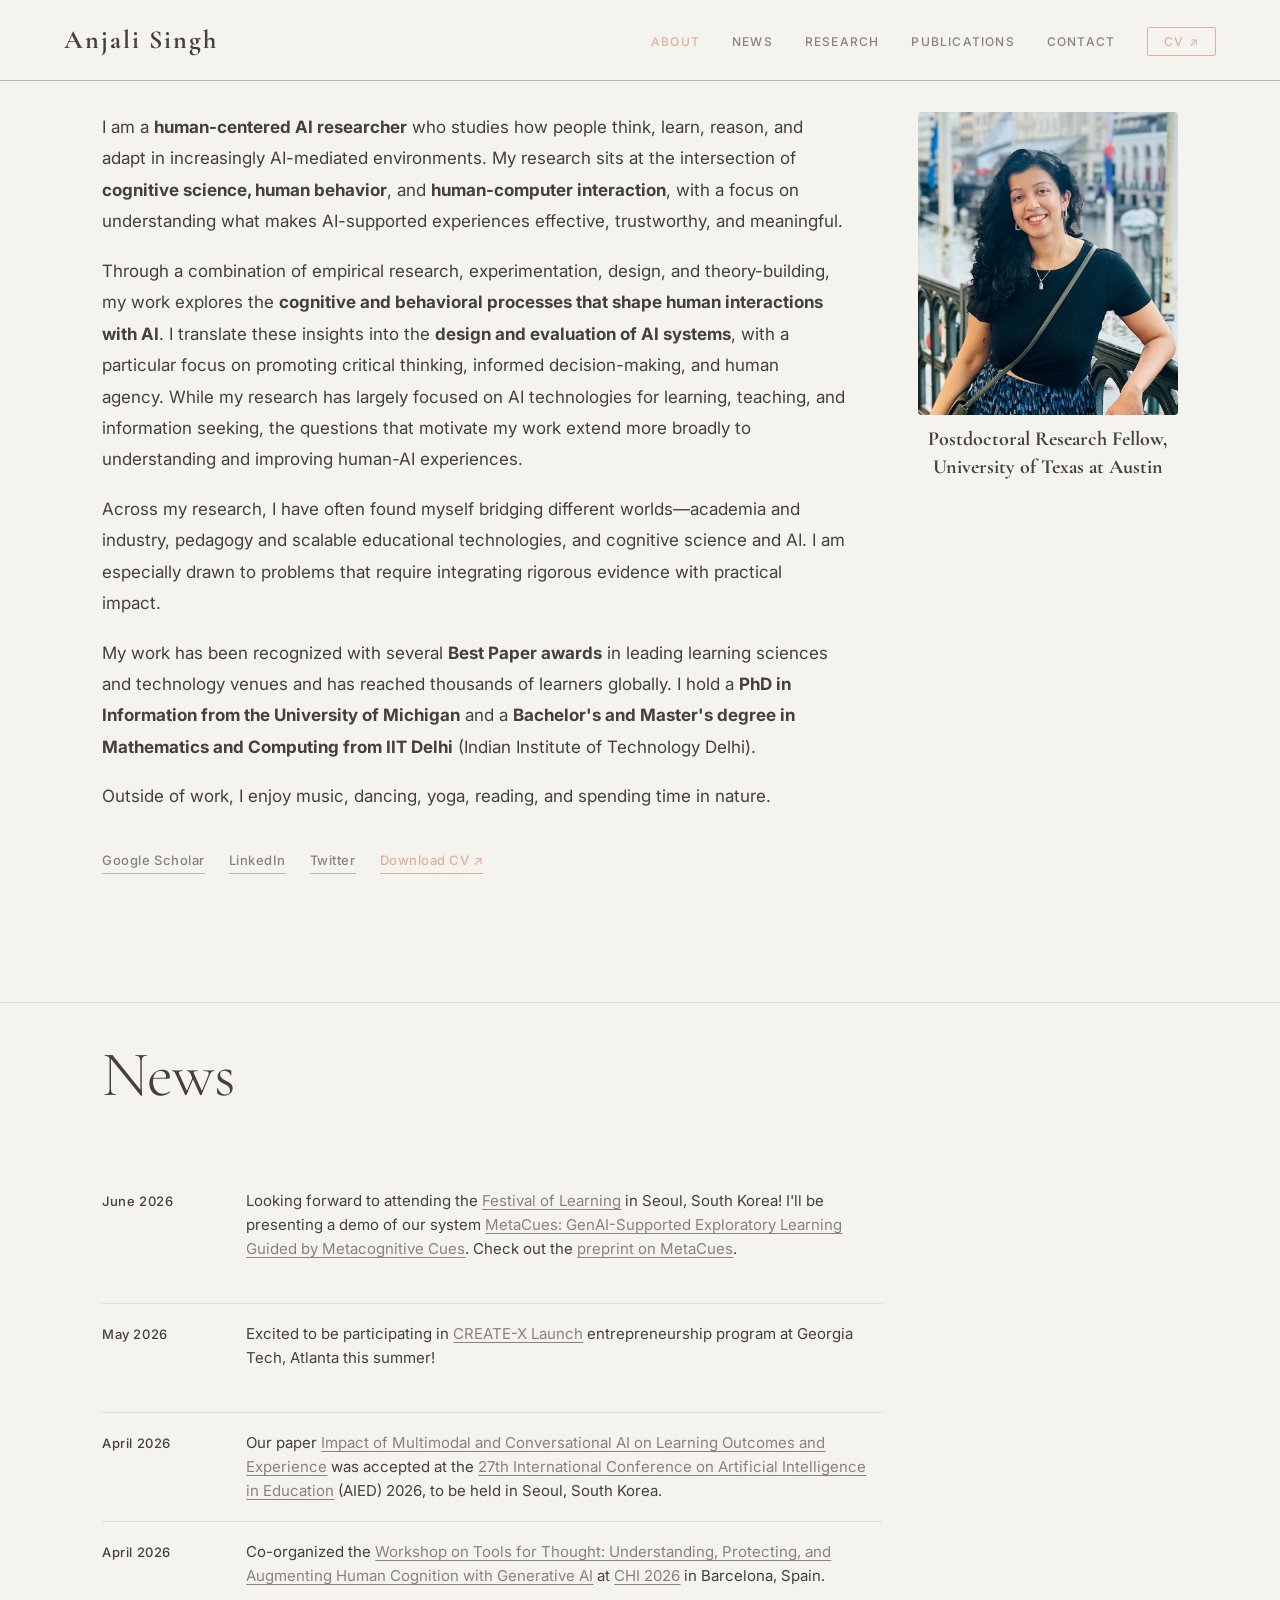
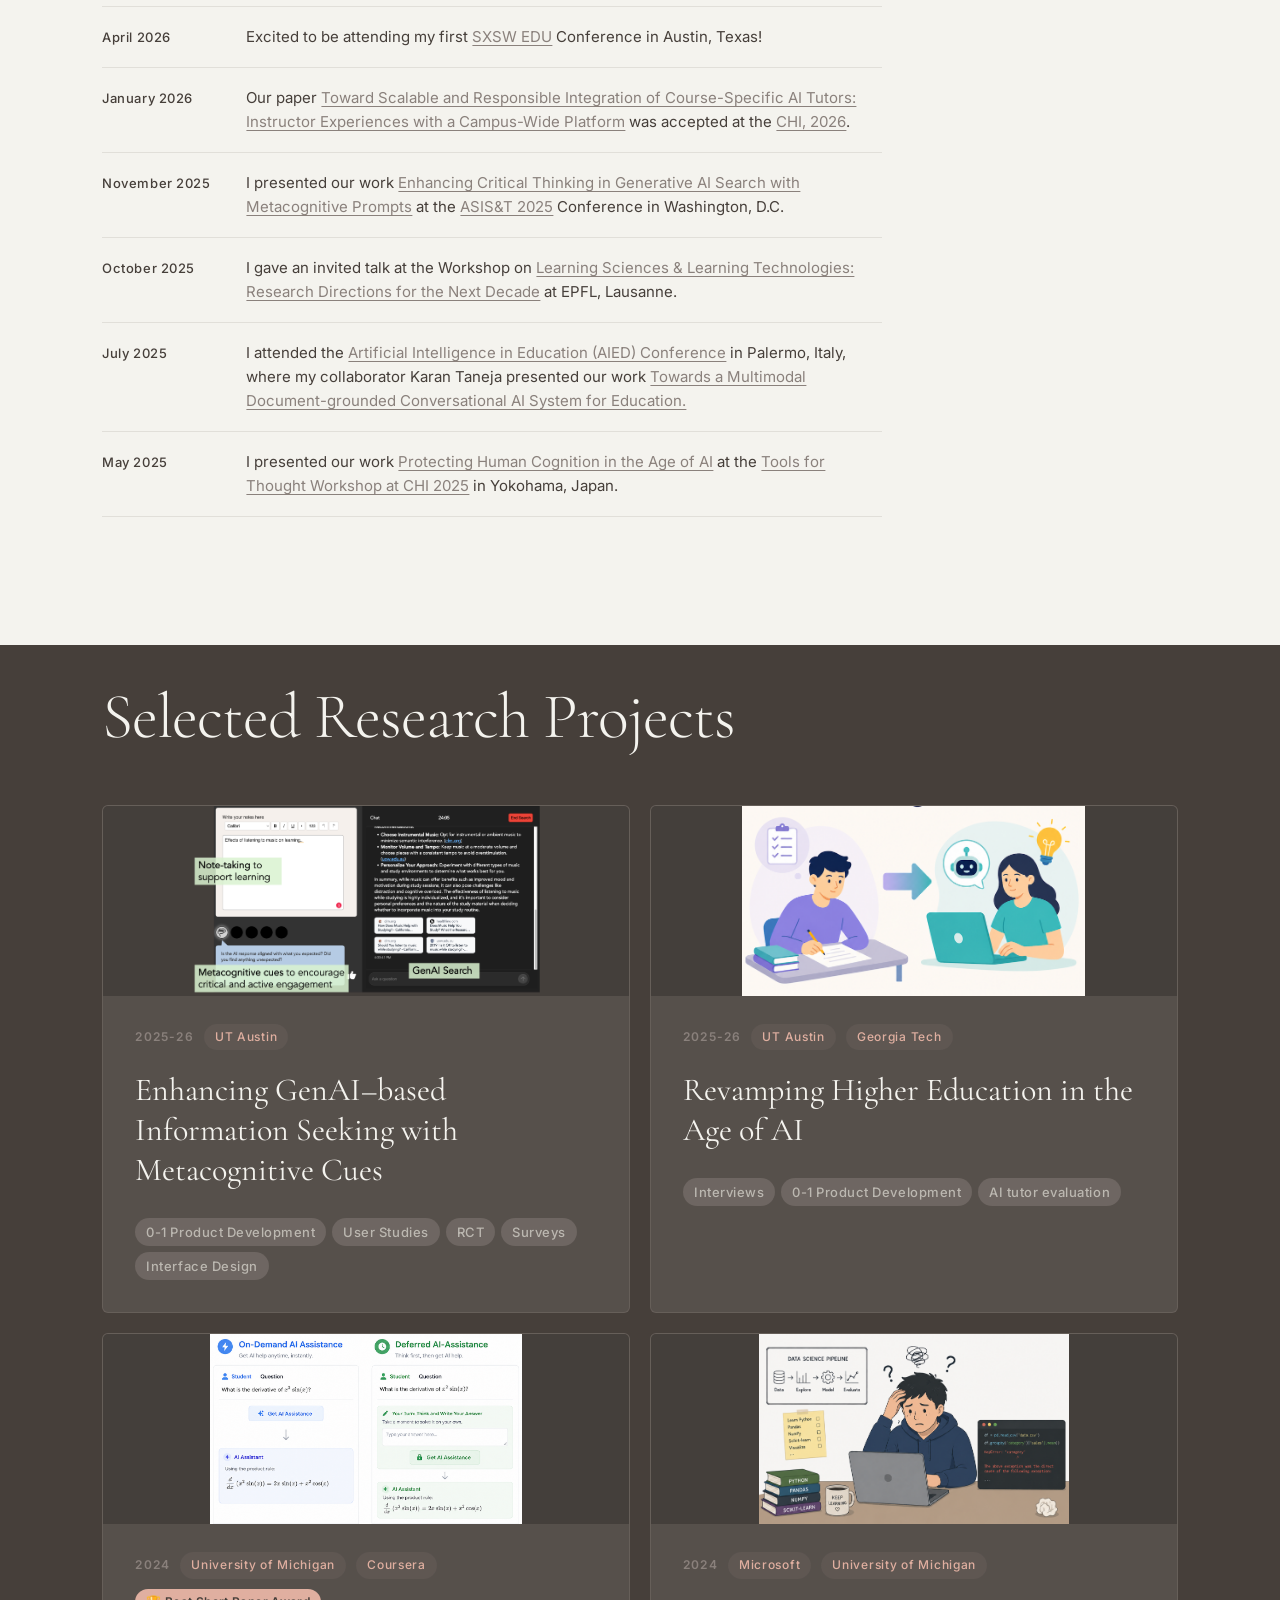
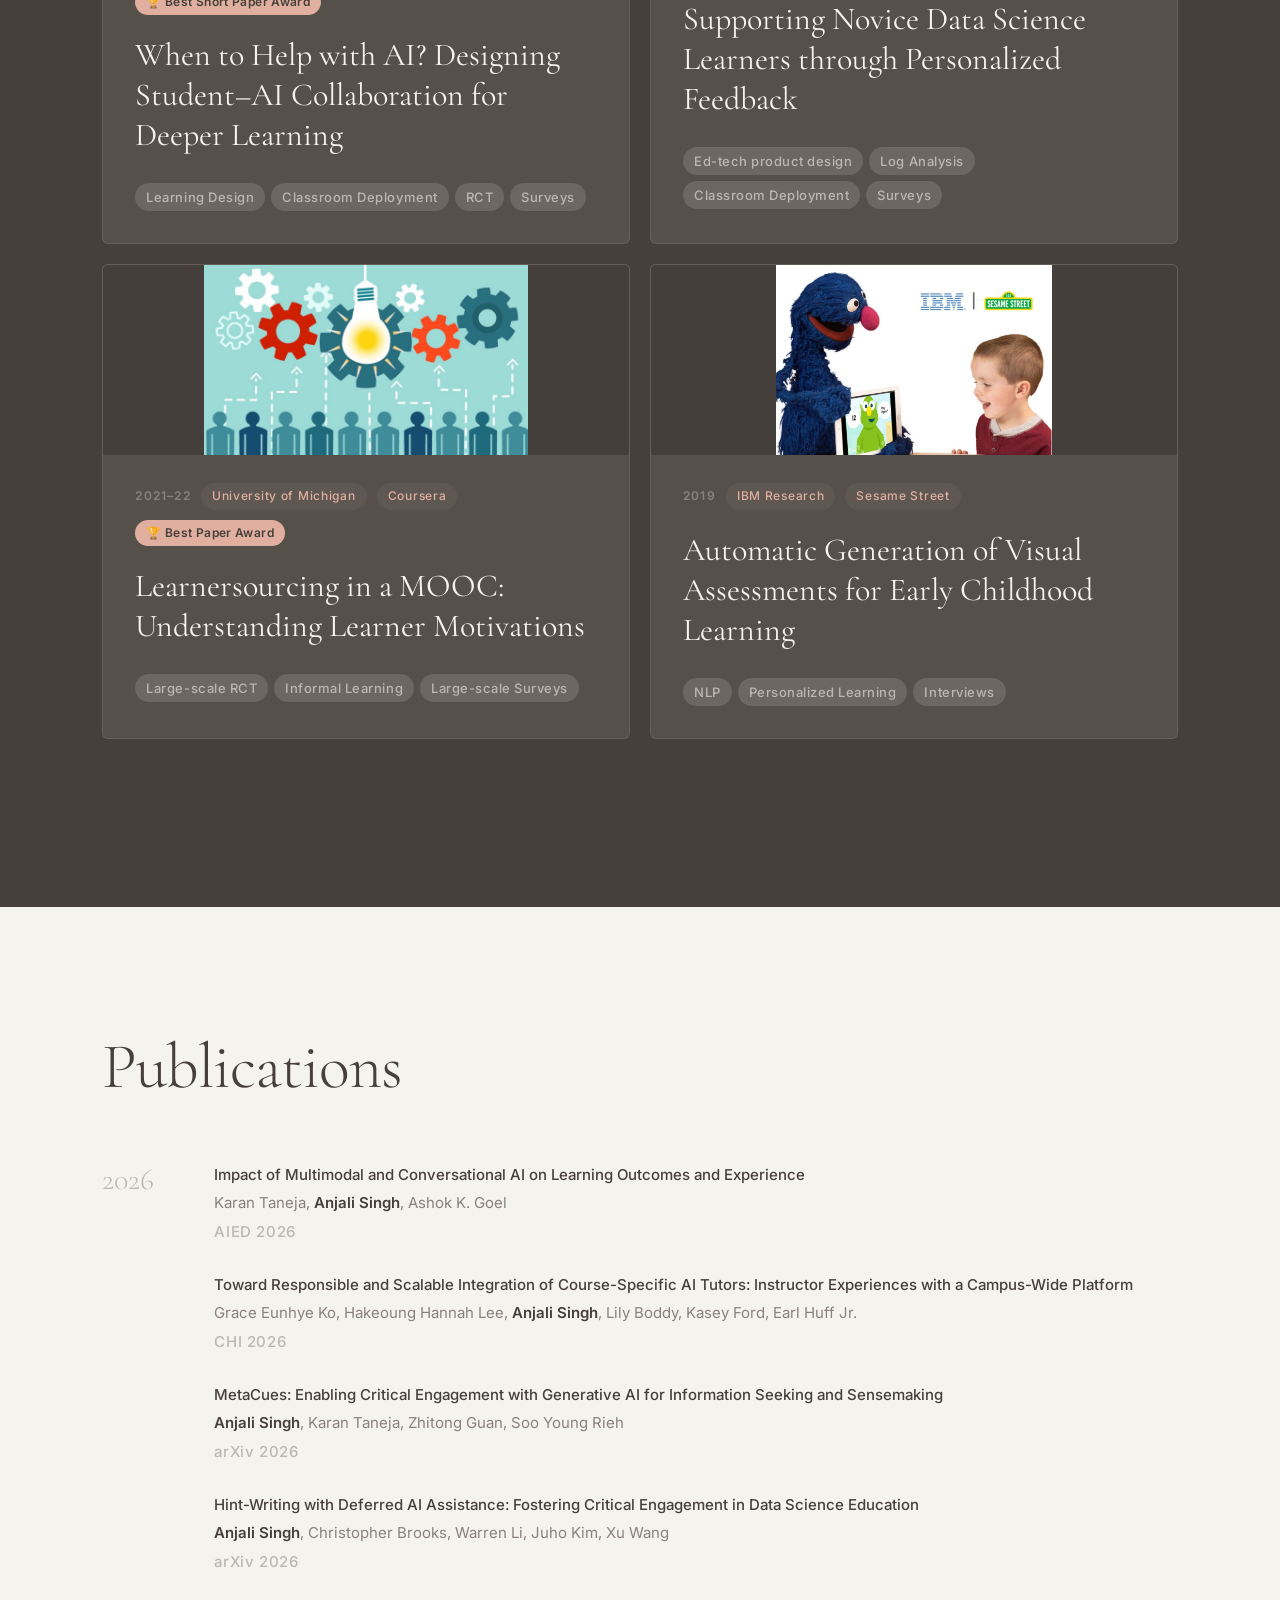
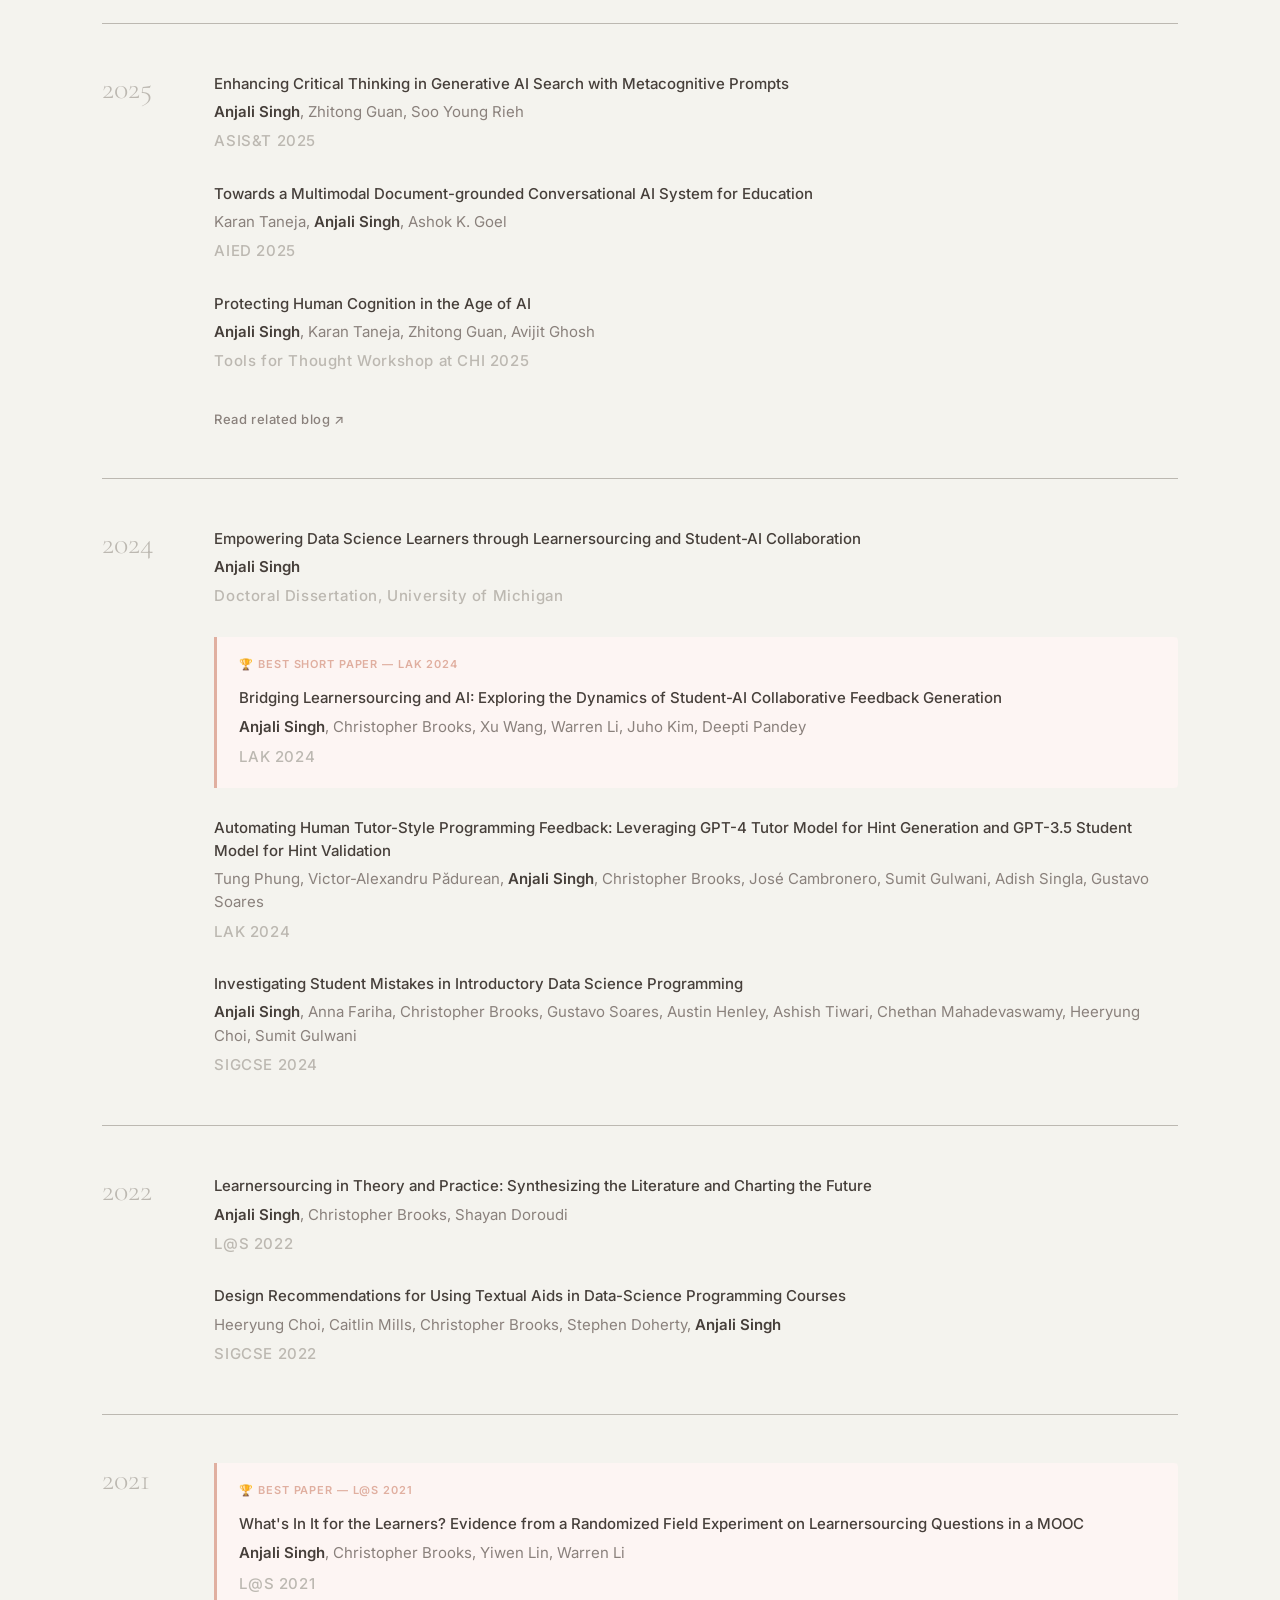
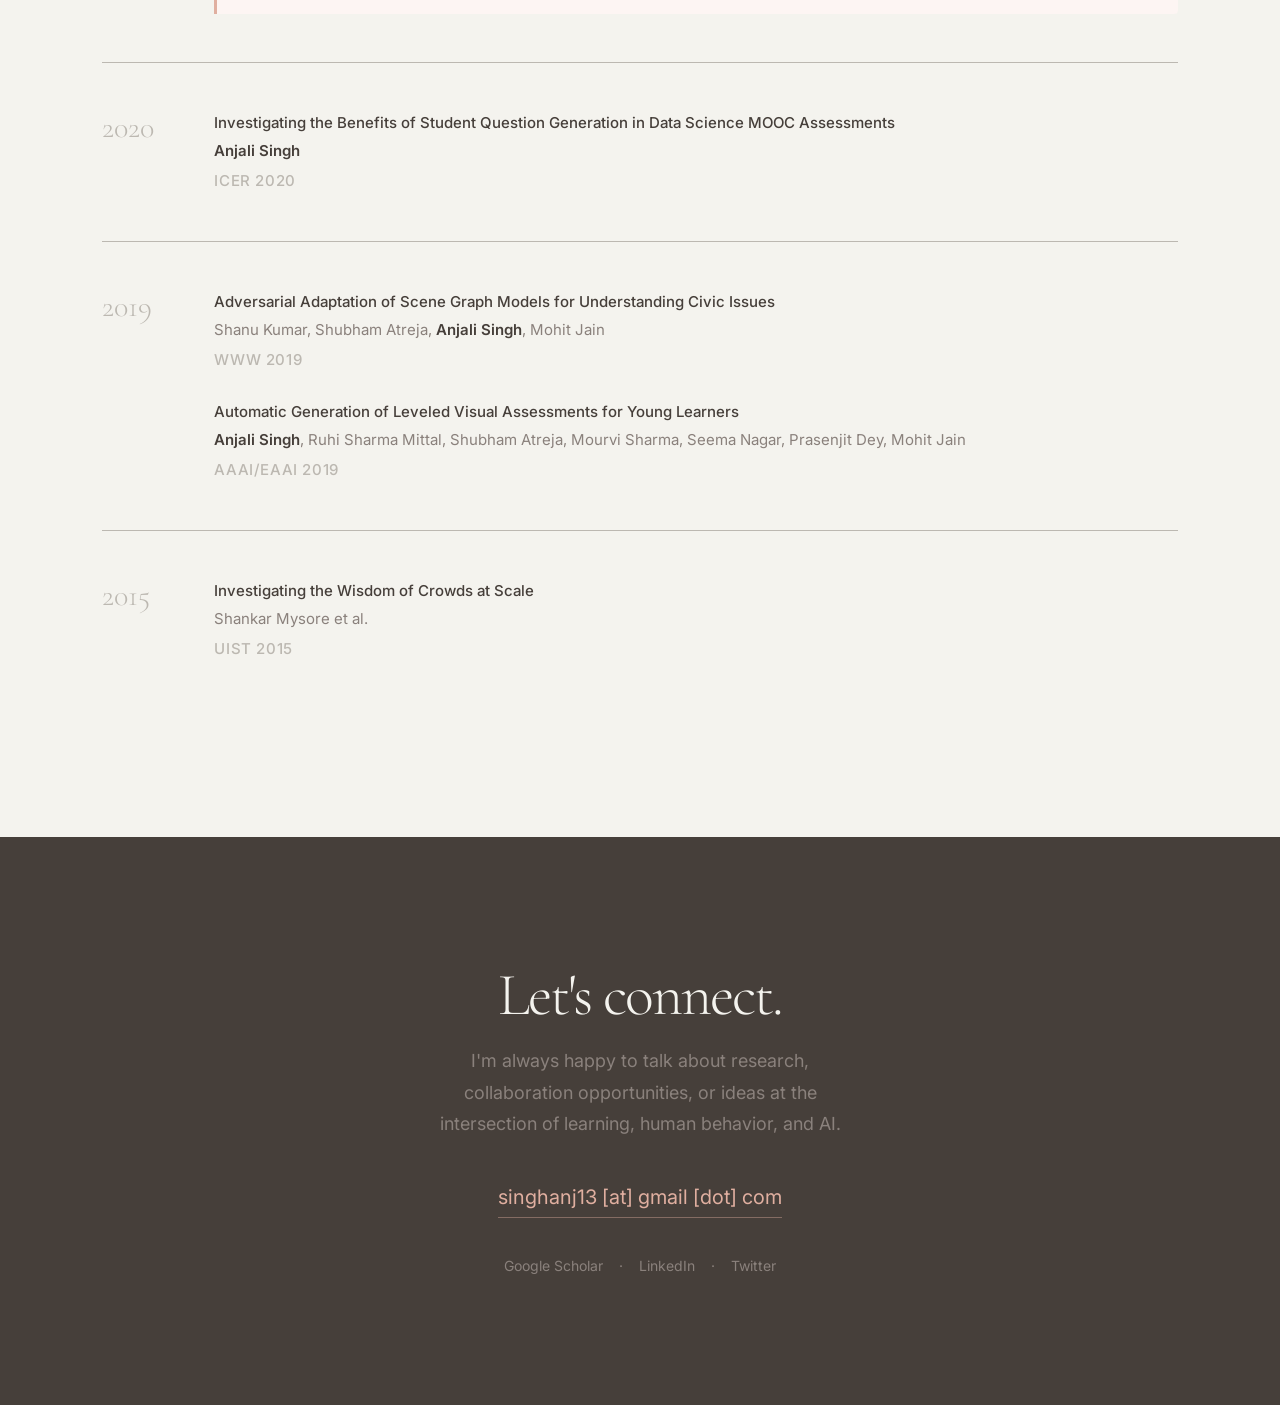
==== commit 5b89c580: "Updated projects" ====
--- a/index.html
+++ b/index.html
@@ -42,7 +42,7 @@
                     <!-- I am a <strong>human-centered AI researcher</strong> working at the intersection of <strong>human behavior, learning</strong> and <strong>information seeking</strong>. My work explores how people engage with information, learn, reason, and adapt in increasingly AI-mediated environments. -->
                     <!-- I am particularly interested in fostering people's ability to reflect on information, develop independent judgment, and maintain agency as AI becomes more deeply integrated into everyday life and work. -->
 
-                    <p class="about-bio">Through a combination of empirical research, experimentation, design, and theory-building, my work explores the <strong>cognitive and behavioral processes that shape human interactions with AI</strong>. I translate these insights into the design and evaluation of AI systems, with a particular focus on promoting critical thinking, informed decision-making, and human agency. While my research has largely focused on AI technologies for learning, teaching, and information seeking, the questions that motivate my work extend more broadly to understanding and improving human-AI experiences.</p>
+                    <p class="about-bio">Through a combination of empirical research, experimentation, design, and theory-building, my work explores the <strong>cognitive and behavioral processes that shape human interactions with AI</strong>. I translate these insights into the <strong>design and evaluation of AI systems</strong>, with a particular focus on promoting critical thinking, informed decision-making, and human agency. While my research has largely focused on AI technologies for learning, teaching, and information seeking, the questions that motivate my work extend more broadly to understanding and improving human-AI experiences.</p>
                     <!-- To pursue these questions, I draw on perspectives from <strong>cognitive science, human-computer interaction,</strong> and <strong>information science</strong>. Through a combination of empirical research, design, experimentation, and theory-building, I study the factors that shape human behavior, motivation, and outcomes in information-seeking and learning contexts. This work informs the development of <strong>technologies that support effective human–AI interactions while promoting critical thinking and preserving human agency</strong>. -->
 
                     <p class="about-bio">Across my research, I have often found myself bridging different worlds—academia and industry, pedagogy and scalable educational technologies, and cognitive science and AI. I am especially drawn to problems that require integrating rigorous evidence with practical impact.</p>
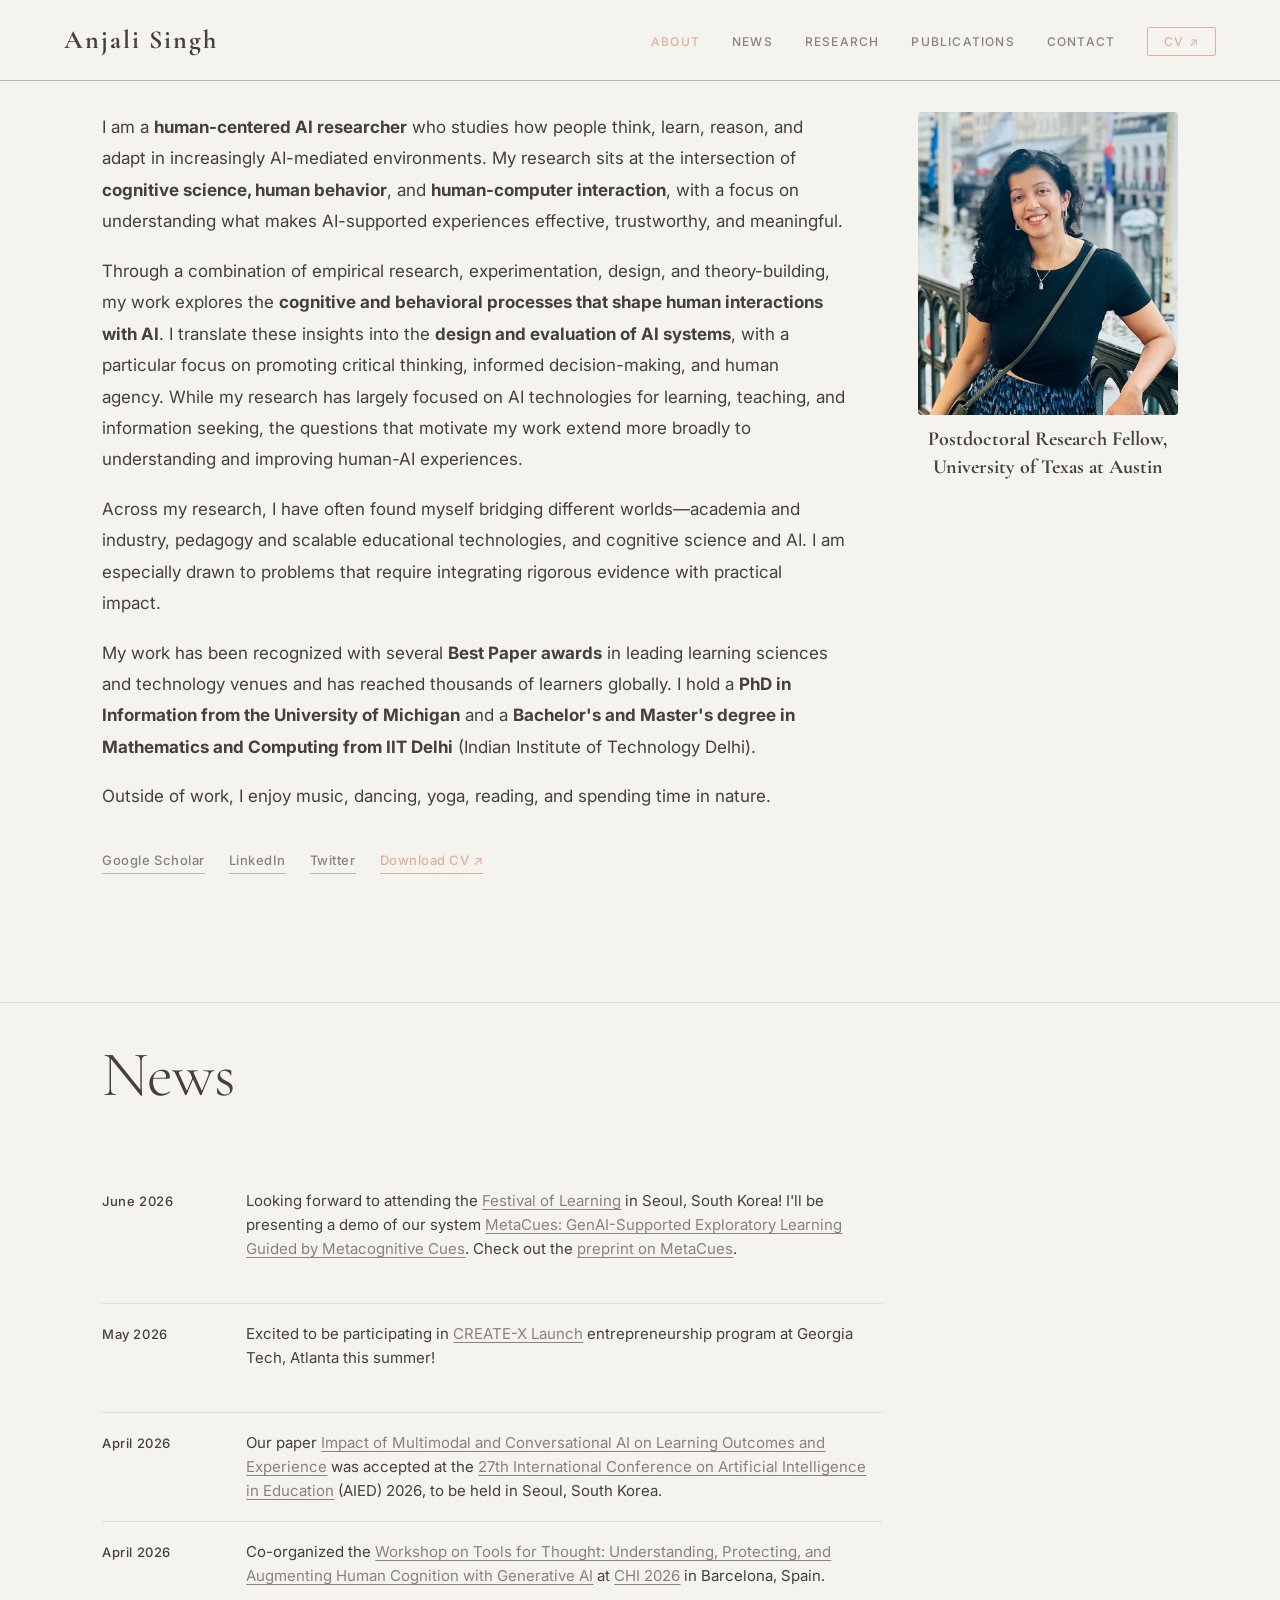
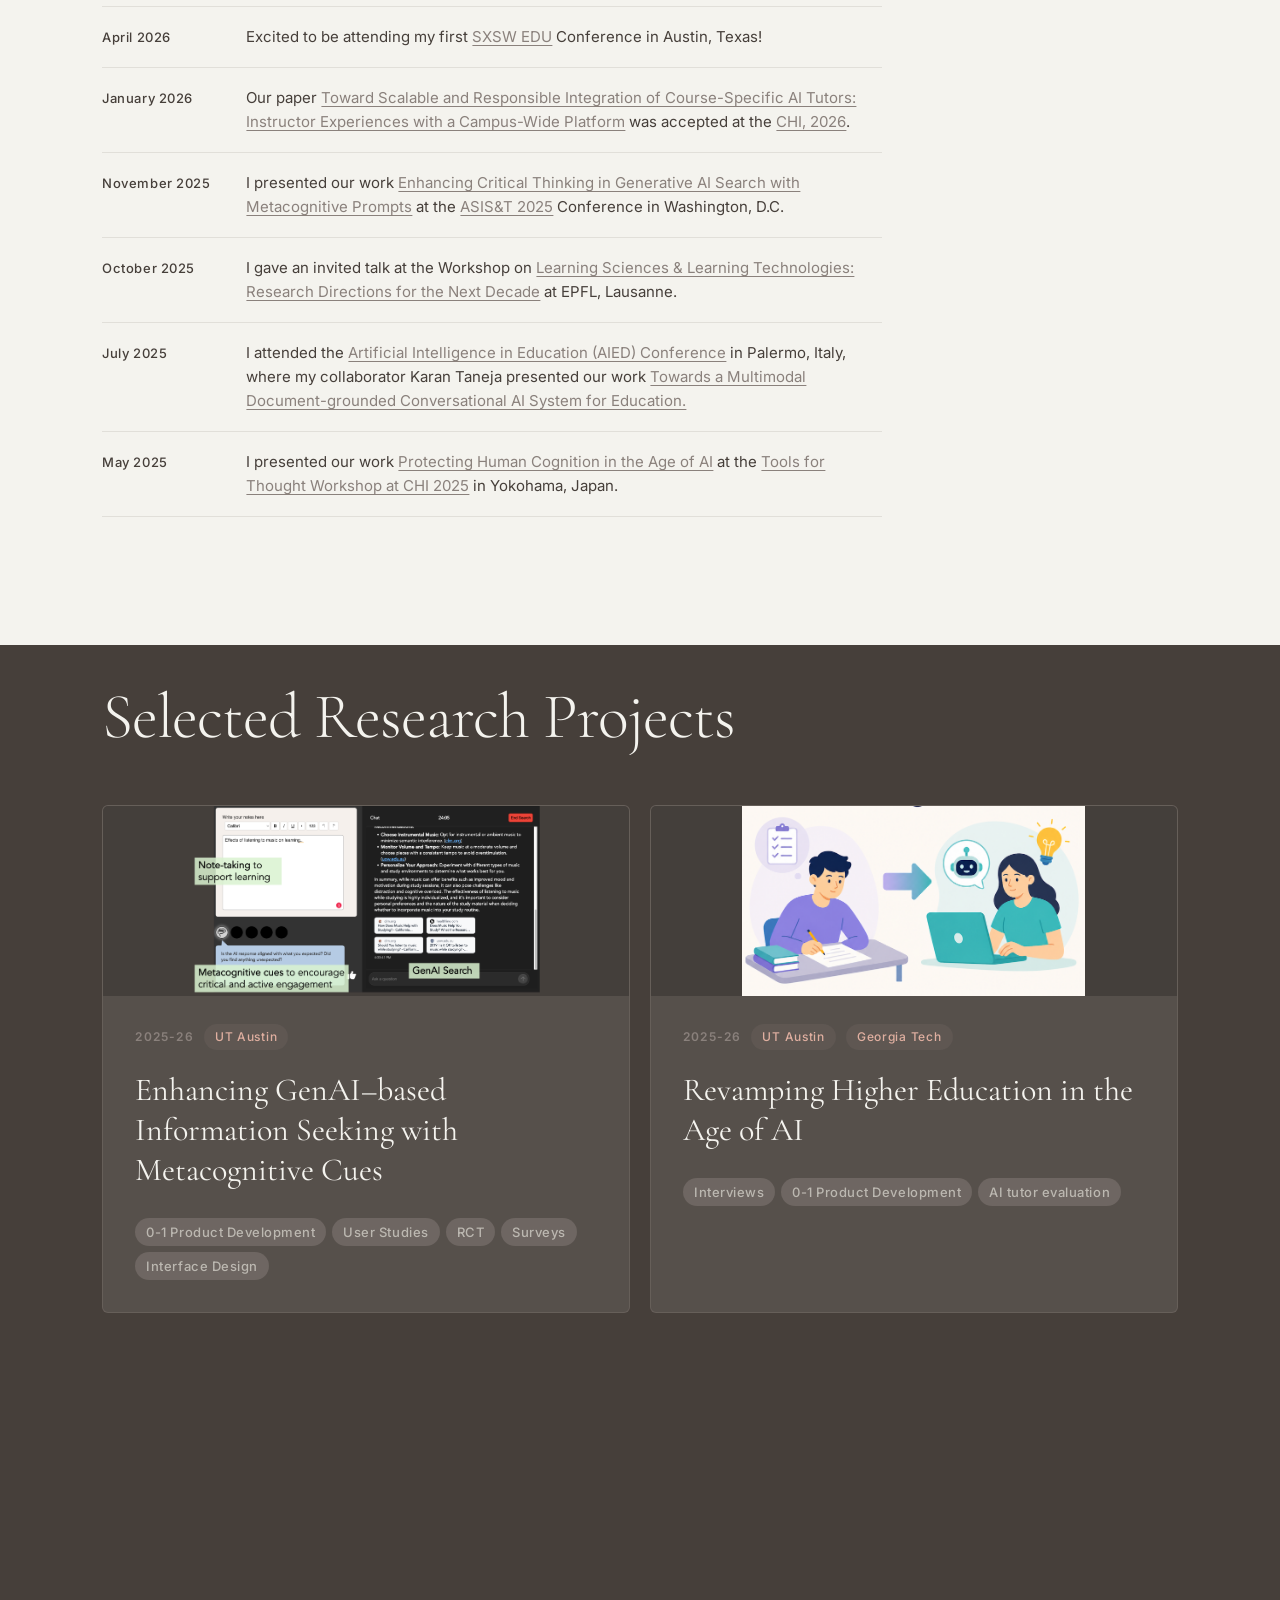
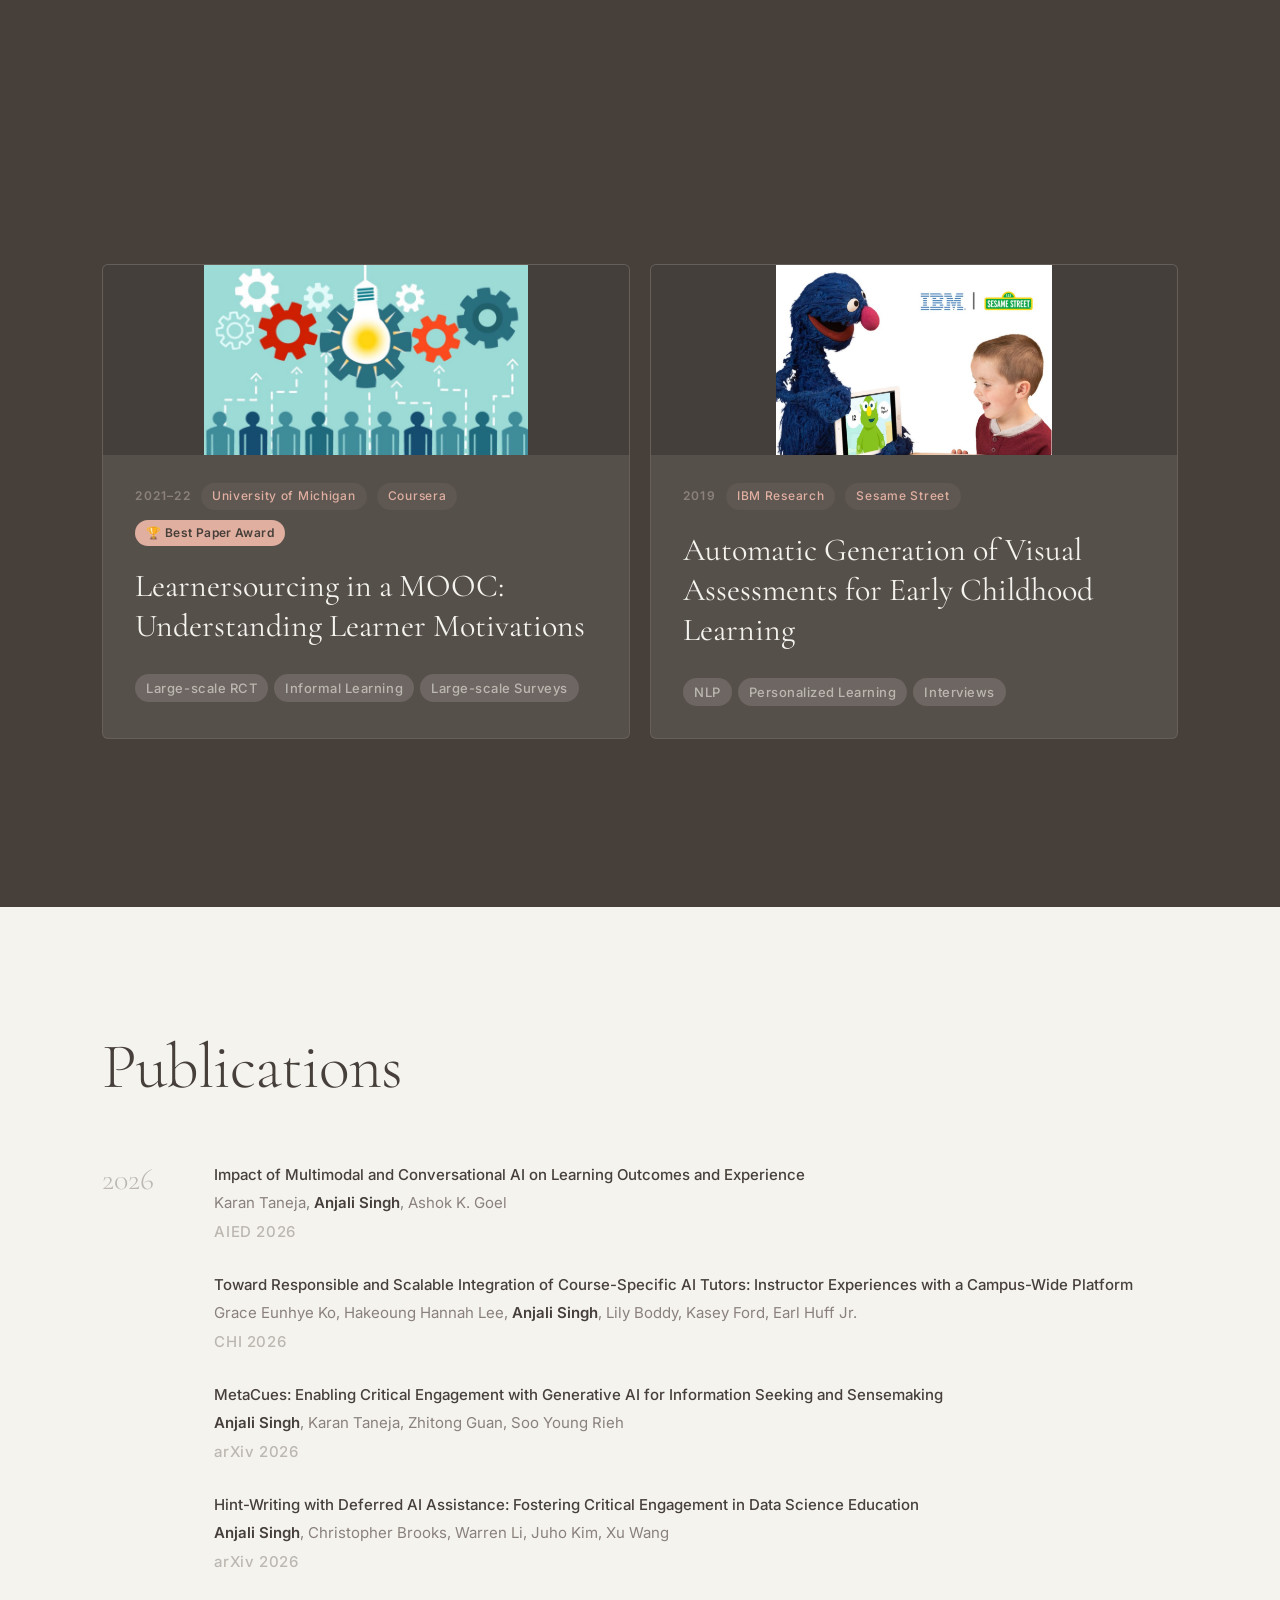
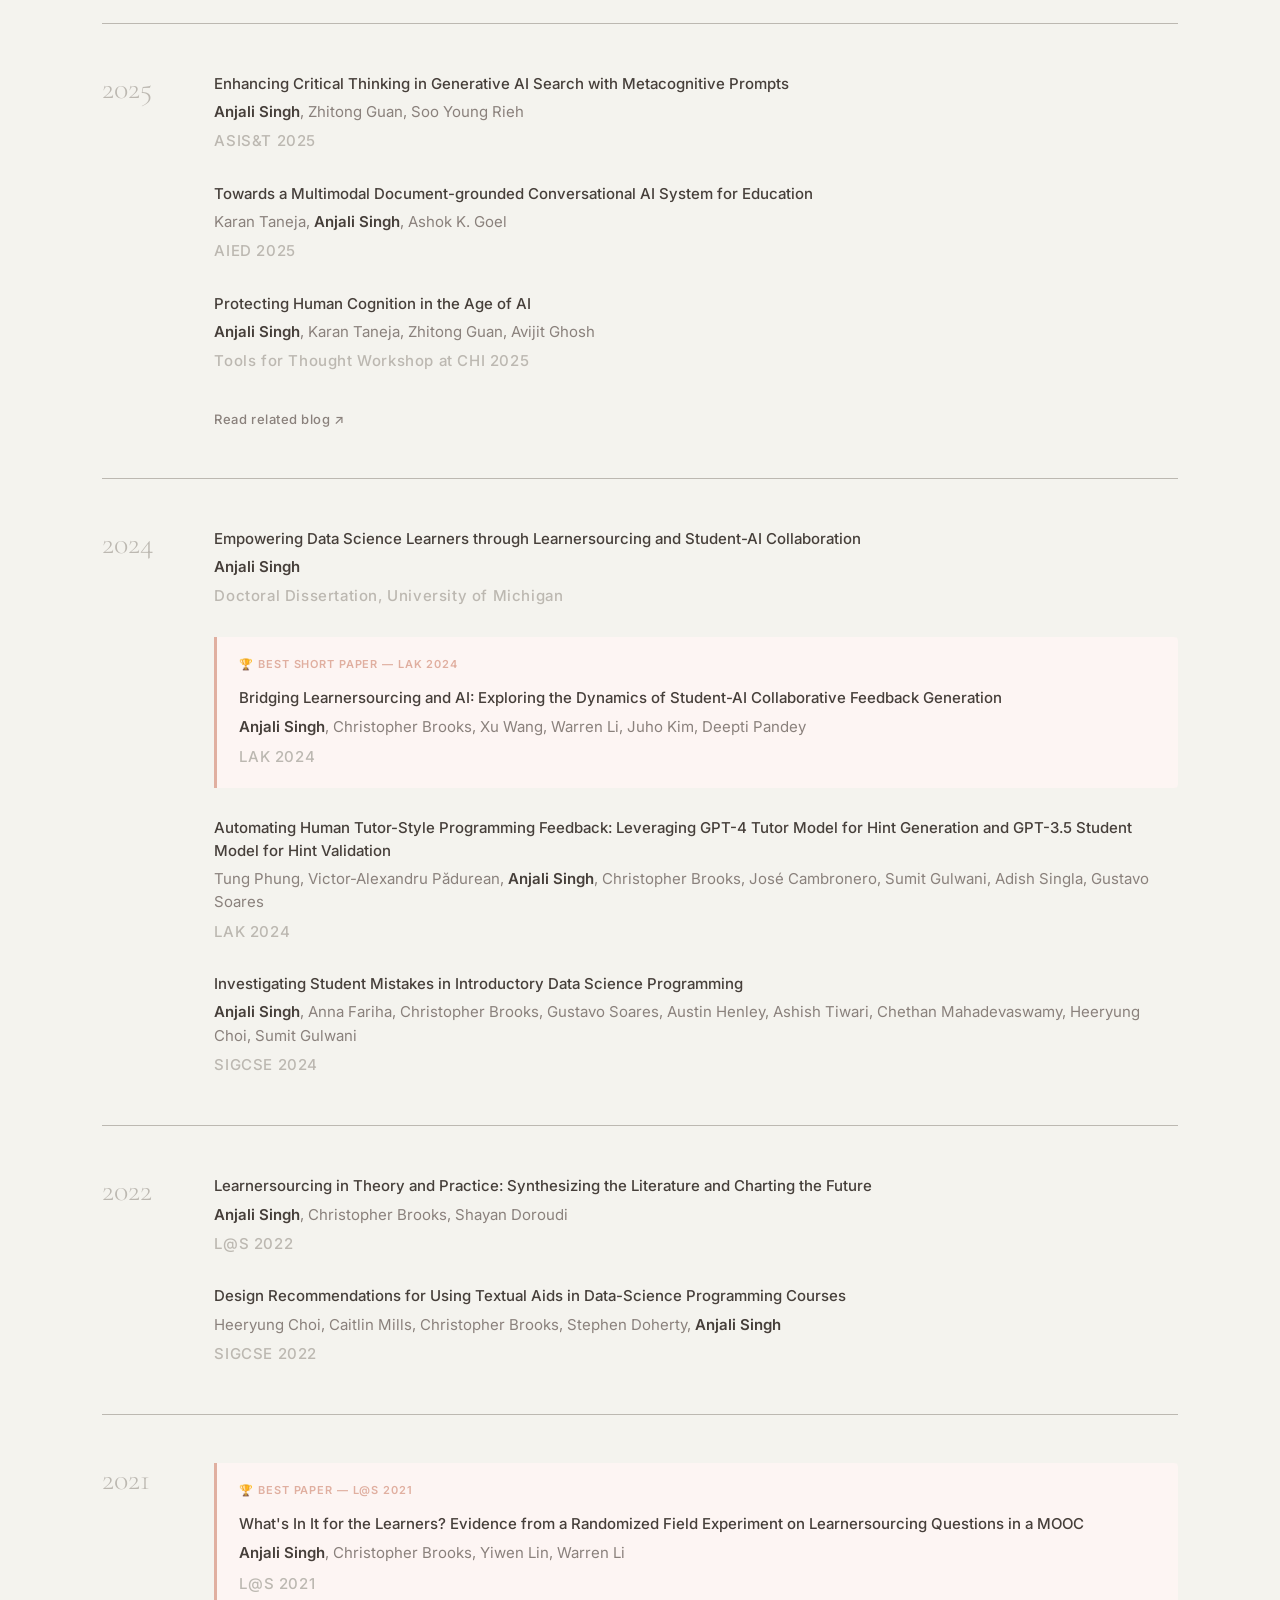
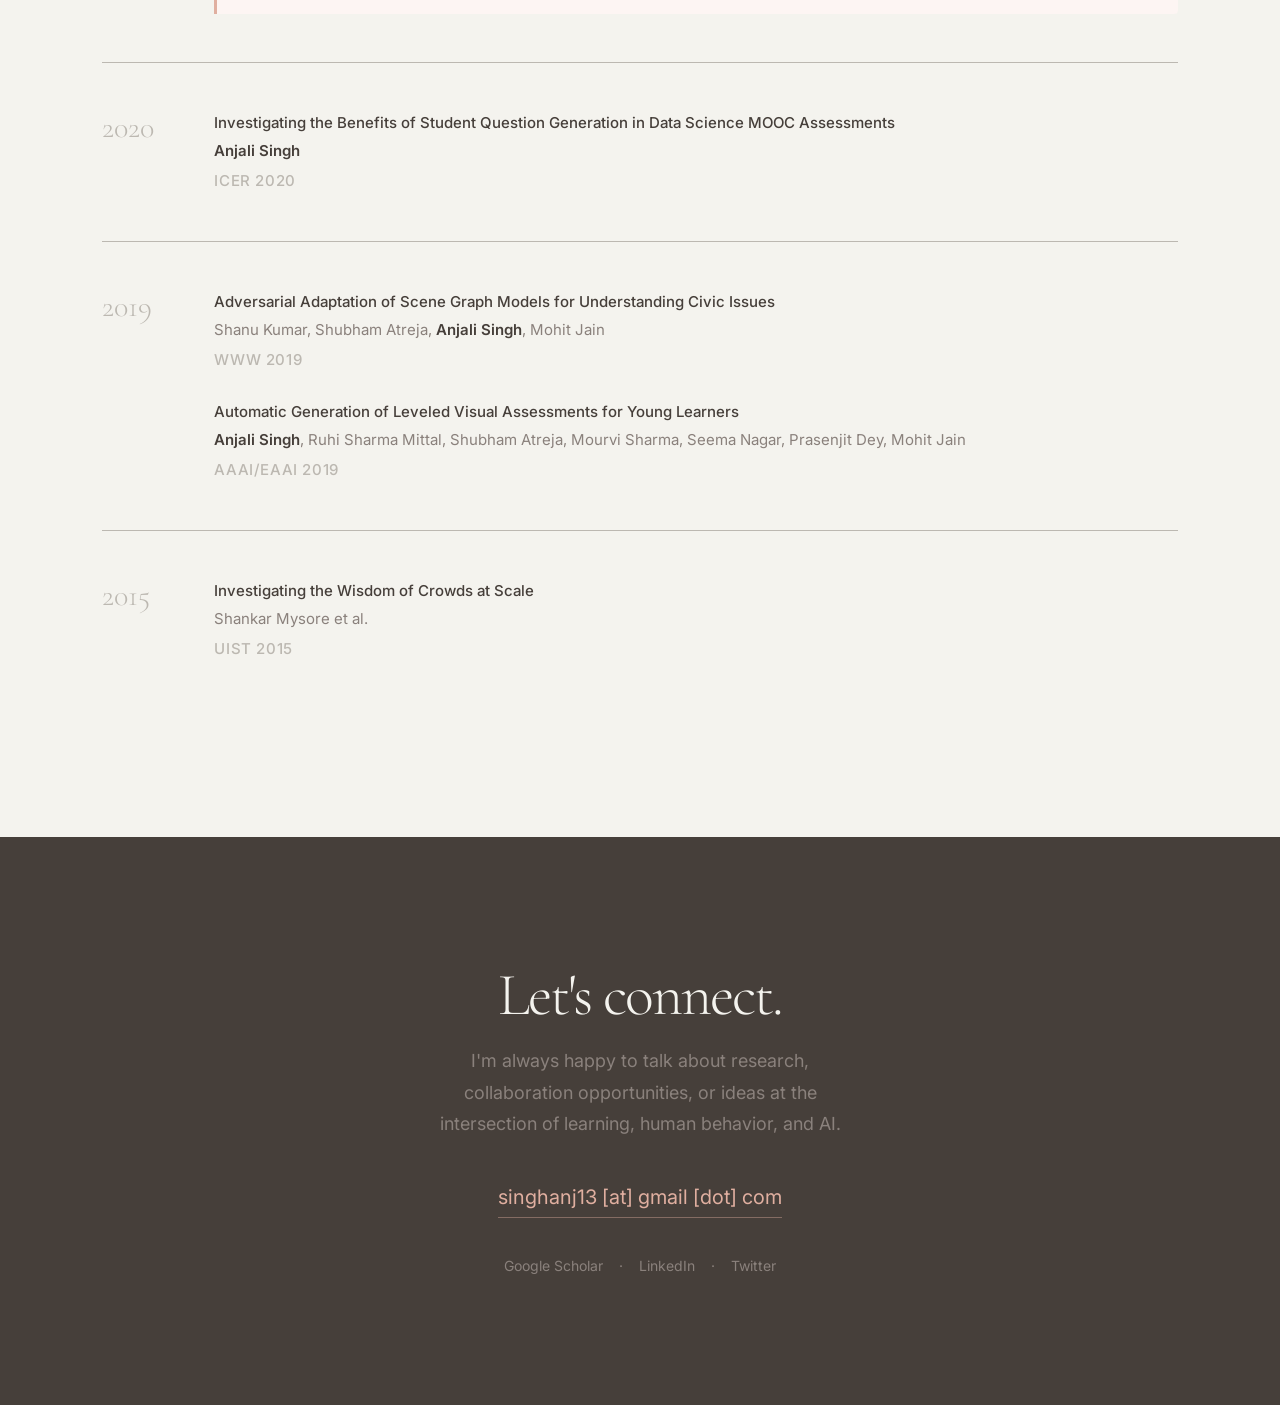
==== commit ce292dfb: "Updated Linkedin URL" ====
--- a/index.html
+++ b/index.html
@@ -51,7 +51,7 @@
                     <p class="about-bio">Outside of work, I enjoy music, dancing, yoga, reading, and spending time in nature.</p>
                     <div class="about-links">
                         <a href="https://scholar.google.com/citations?user=YOURID&user=0K4axWMAAAAJ" target="_blank" class="about-link">Google Scholar</a>
-                        <a href="https://www.linkedin.com/in/anjali-singh-phd-a7786ba4/" target="_blank" class="about-link">LinkedIn</a>
+                        <a href="https://www.linkedin.com/in/anjali-singh-a7786ba4/" target="_blank" class="about-link">LinkedIn</a>
                         <a href="https://twitter.com/singhanj13" target="_blank" class="about-link">Twitter</a>
                         <a href="CV_portfolio.pdf" target="_blank" class="about-link about-link-accent">Download CV ↗</a>
                     </div>
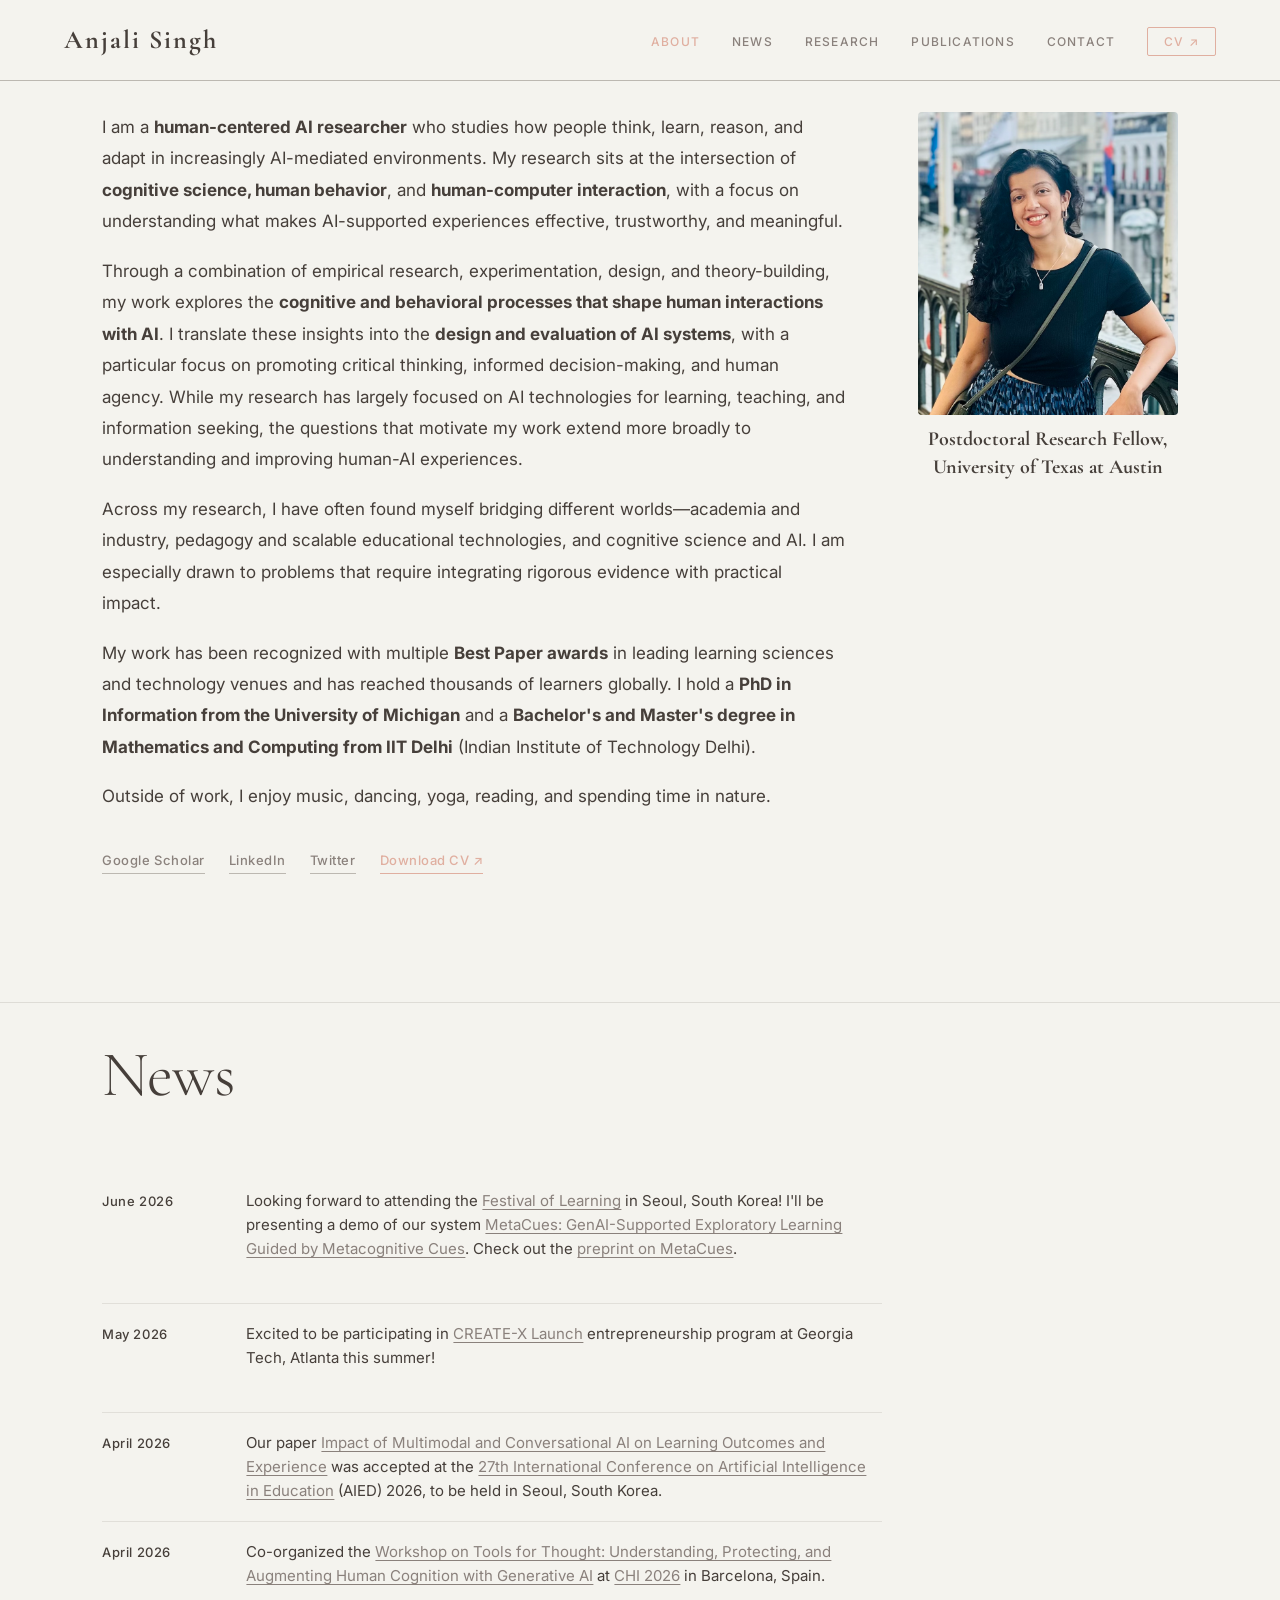
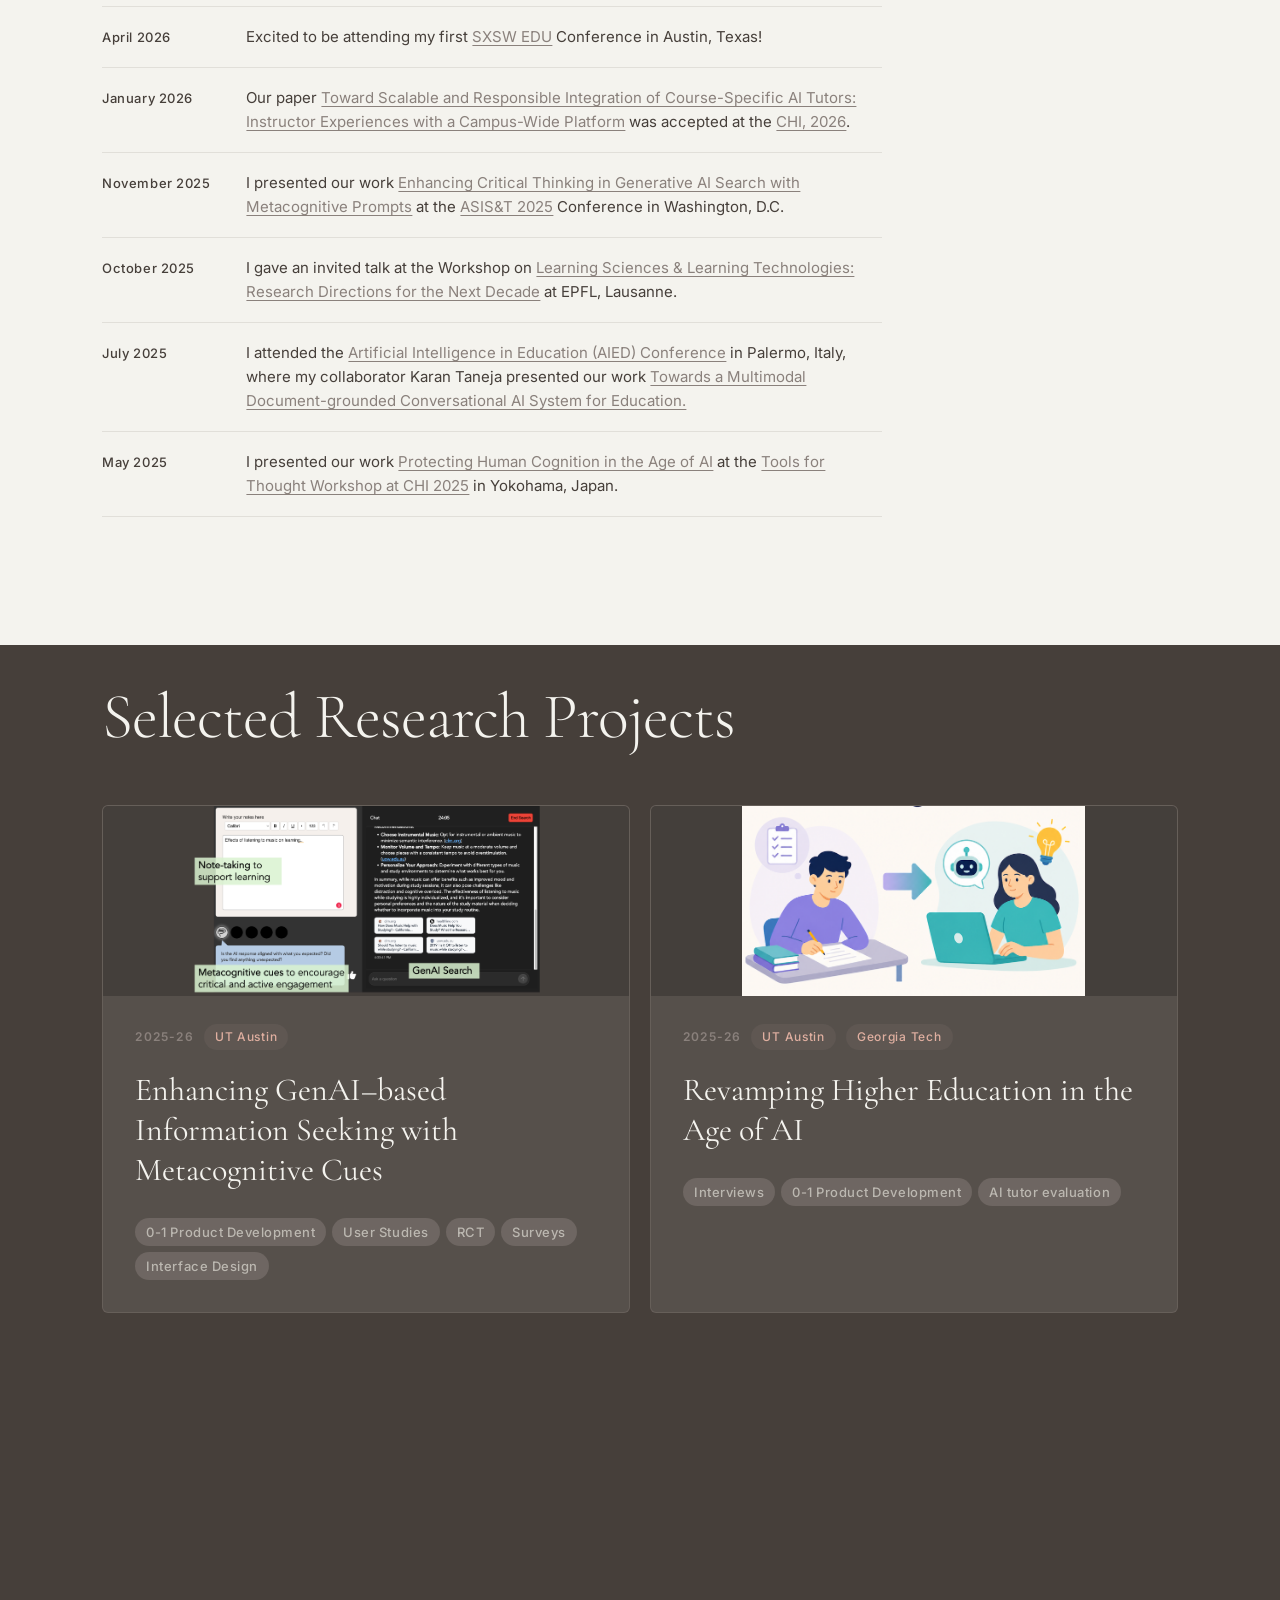
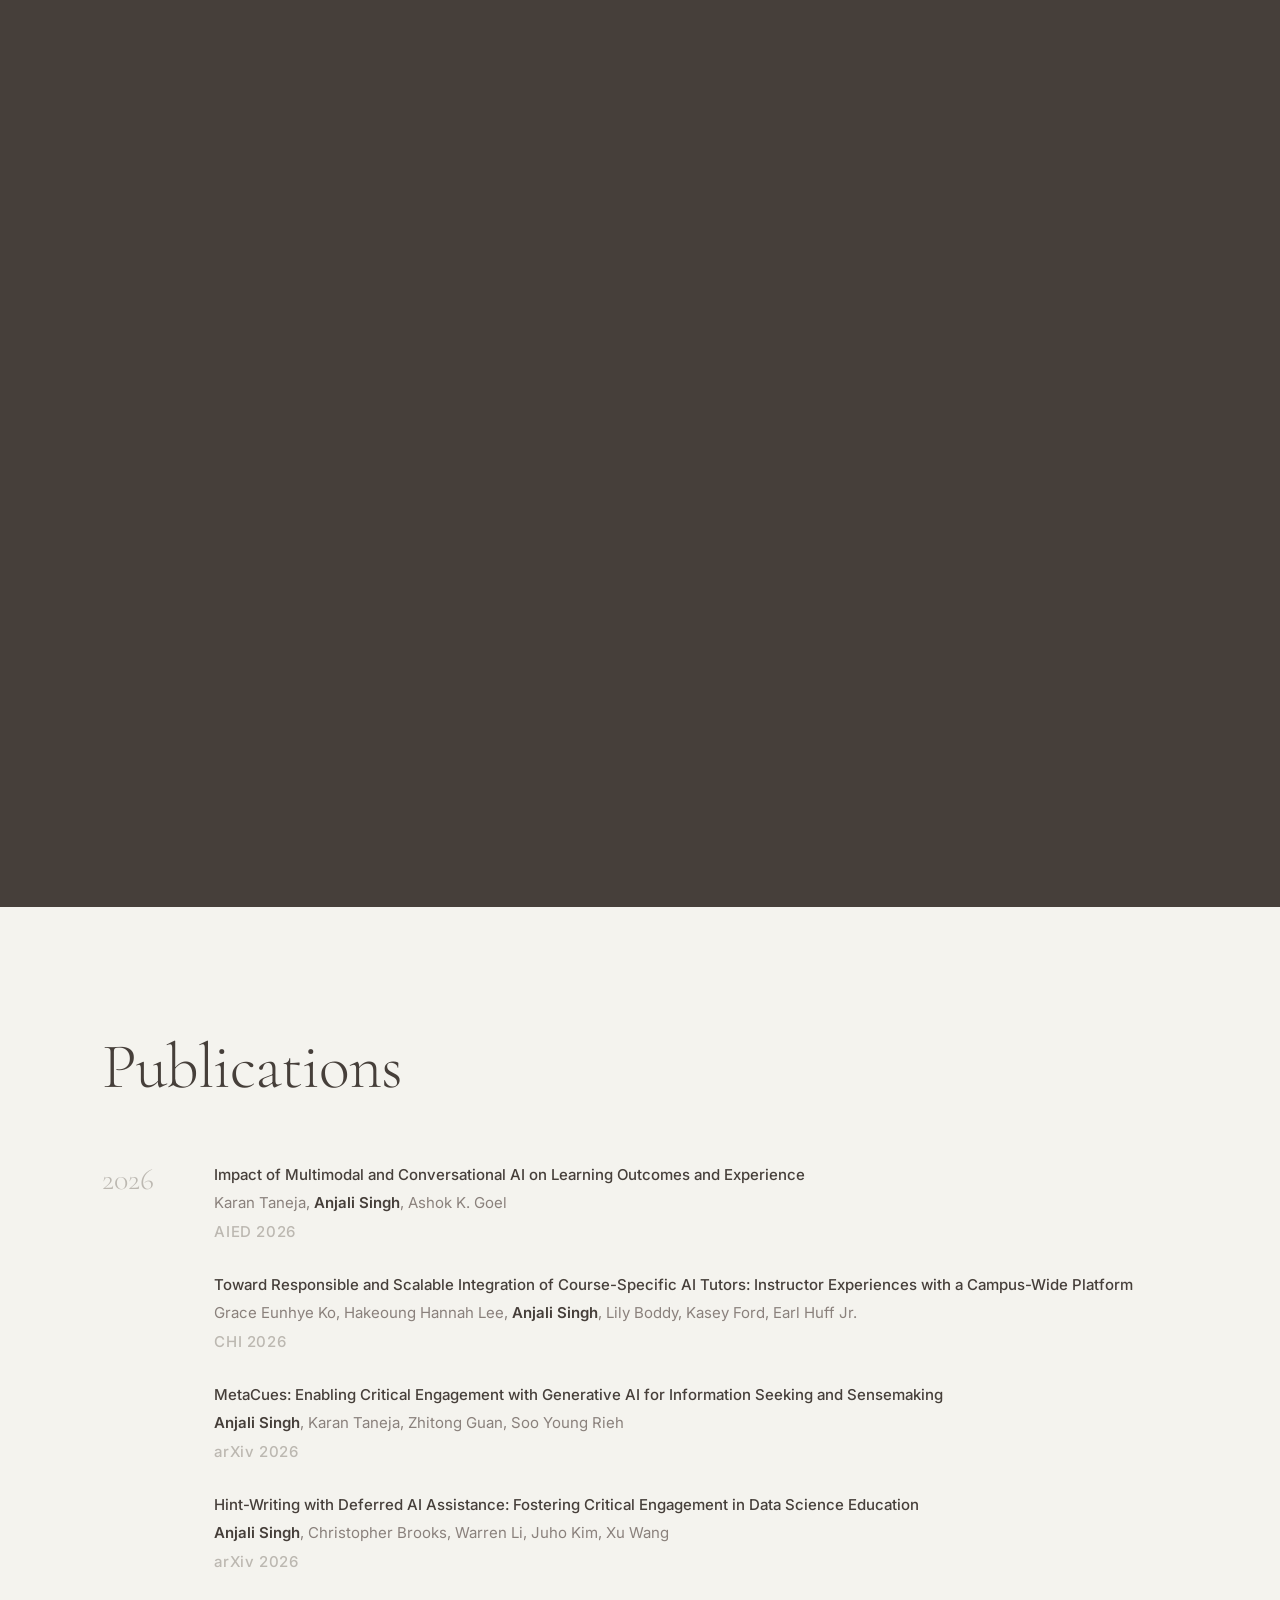
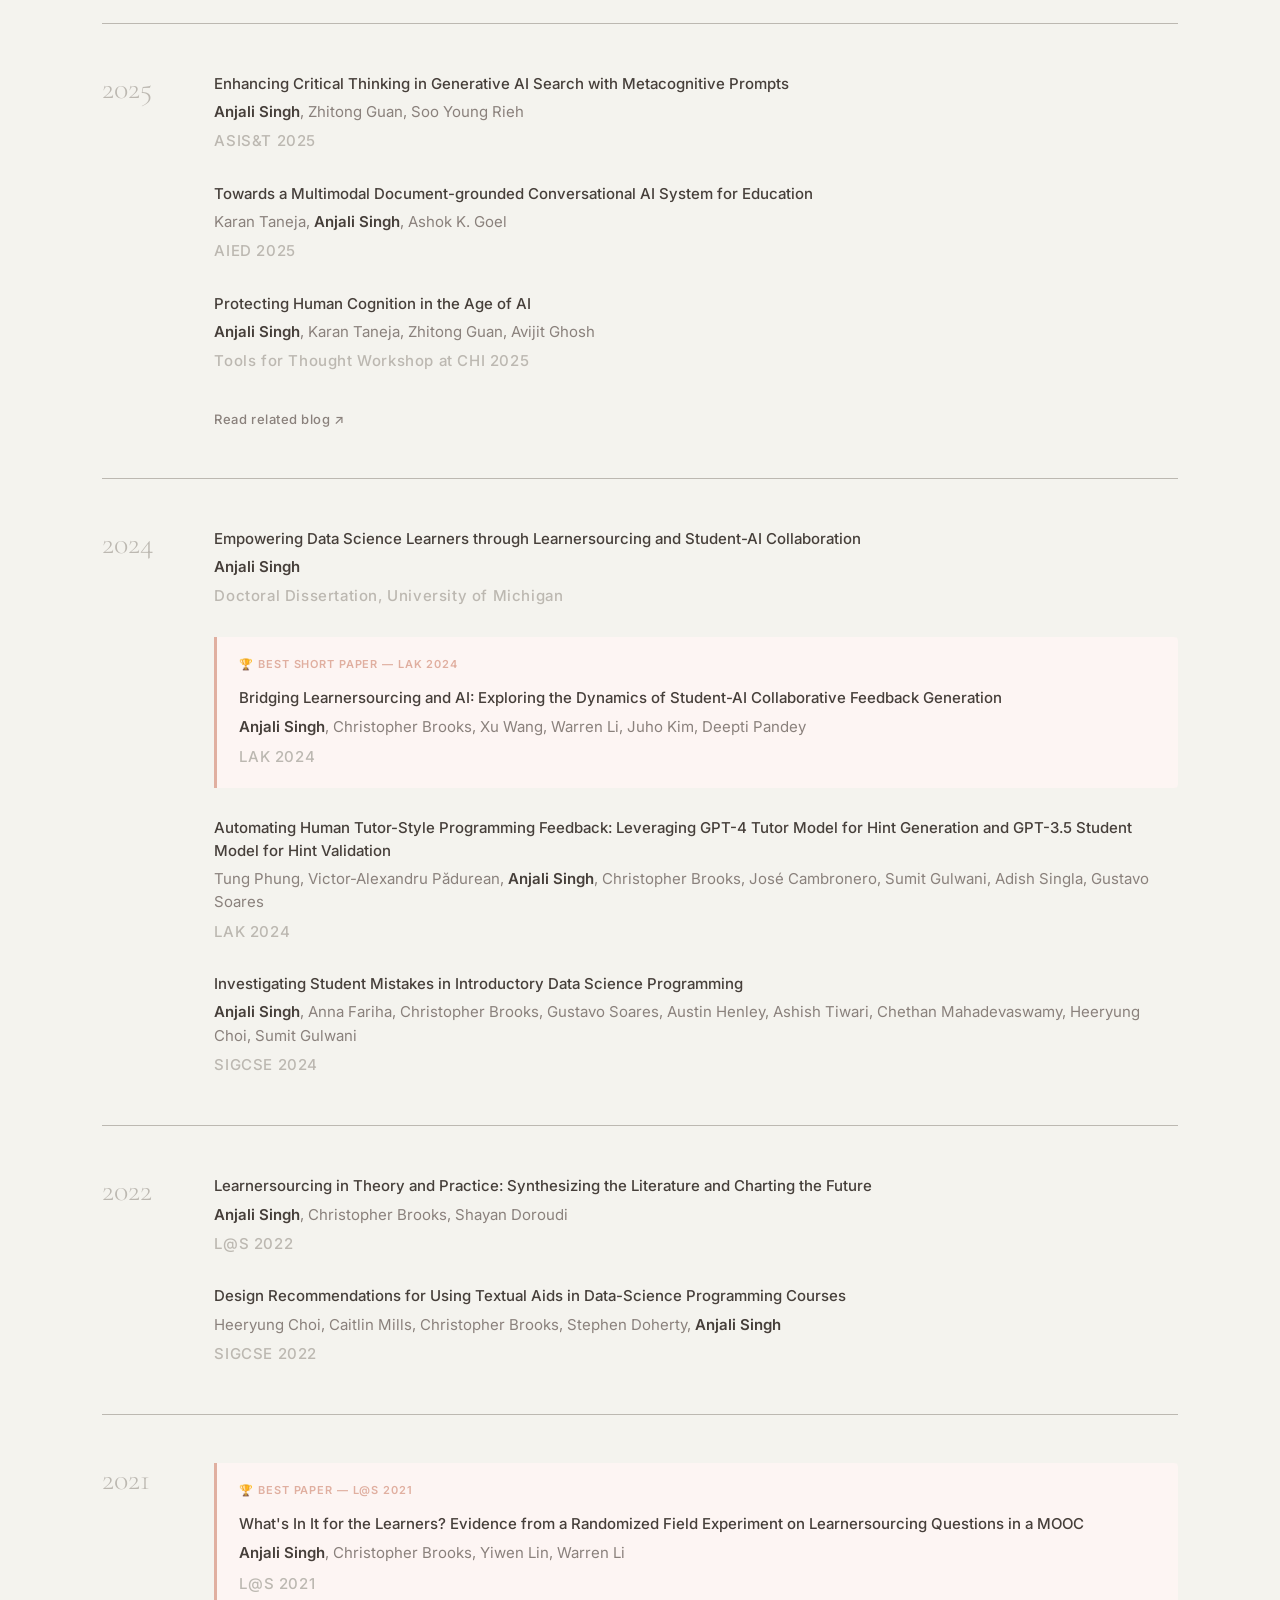
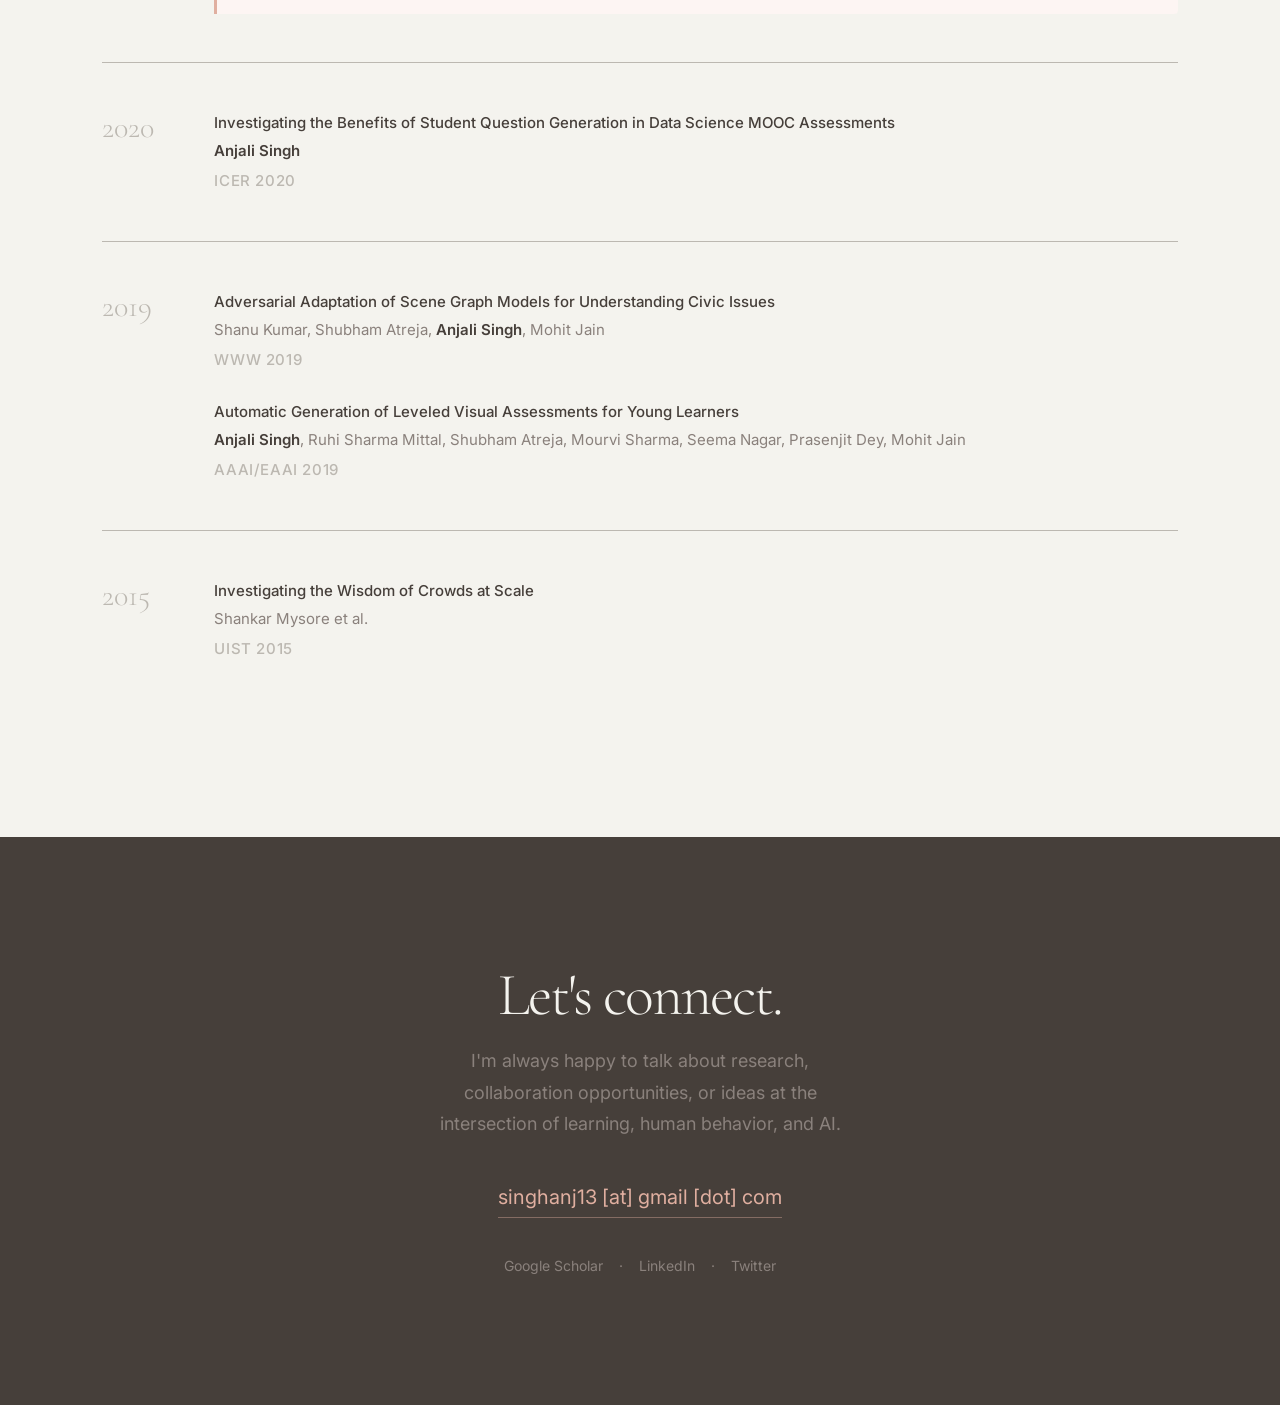
==== commit 7ad18f07: "updated bio" ====
--- a/index.html
+++ b/index.html
@@ -8,6 +8,7 @@
     <link rel="preconnect" href="https://fonts.gstatic.com" crossorigin>
     <link href="https://fonts.googleapis.com/css2?family=Cormorant+Garamond:ital,wght@0,300;0,400;0,500;0,600;1,300;1,400&family=Inter:wght@300;400;500;600&display=swap" rel="stylesheet">
     <link rel="stylesheet" href="style.css">
+    <meta name="google-site-verification" content="4zpaZmEQy8O_qLiqIMLXSuupYVr8ixSL1lbvi27JwX4" />
 </head>
 <body>
 
@@ -47,7 +48,7 @@
 
                     <p class="about-bio">Across my research, I have often found myself bridging different worlds—academia and industry, pedagogy and scalable educational technologies, and cognitive science and AI. I am especially drawn to problems that require integrating rigorous evidence with practical impact.</p>
                     <!-- <p class="about-bio">Over the past nine years, I have conducted research spanning educational technology, information seeking, learning analytics, HCI, and AI. More recently, I have become increasingly interested in how AI is reshaping learning, expertise, and knowledge work, and in designing systems that help people engage with these changes thoughtfully.</p> -->
-                    <p class="about-bio">My work has been recognized with several <strong>Best Paper awards</strong> in leading learning sciences and technology venues and has reached thousands of learners globally. I hold a <strong>PhD in Information from the University of Michigan</strong> and a <strong>Bachelor's and Master's degree in Mathematics and Computing from IIT Delhi</strong> (Indian Institute of Technology Delhi).</p>
+                    <p class="about-bio">My work has been recognized with multiple <strong>Best Paper awards</strong> in leading learning sciences and technology venues and has reached thousands of learners globally. I hold a <strong>PhD in Information from the University of Michigan</strong> and a <strong>Bachelor's and Master's degree in Mathematics and Computing from IIT Delhi</strong> (Indian Institute of Technology Delhi).</p>
                     <p class="about-bio">Outside of work, I enjoy music, dancing, yoga, reading, and spending time in nature.</p>
                     <div class="about-links">
                         <a href="https://scholar.google.com/citations?user=YOURID&user=0K4axWMAAAAJ" target="_blank" class="about-link">Google Scholar</a>
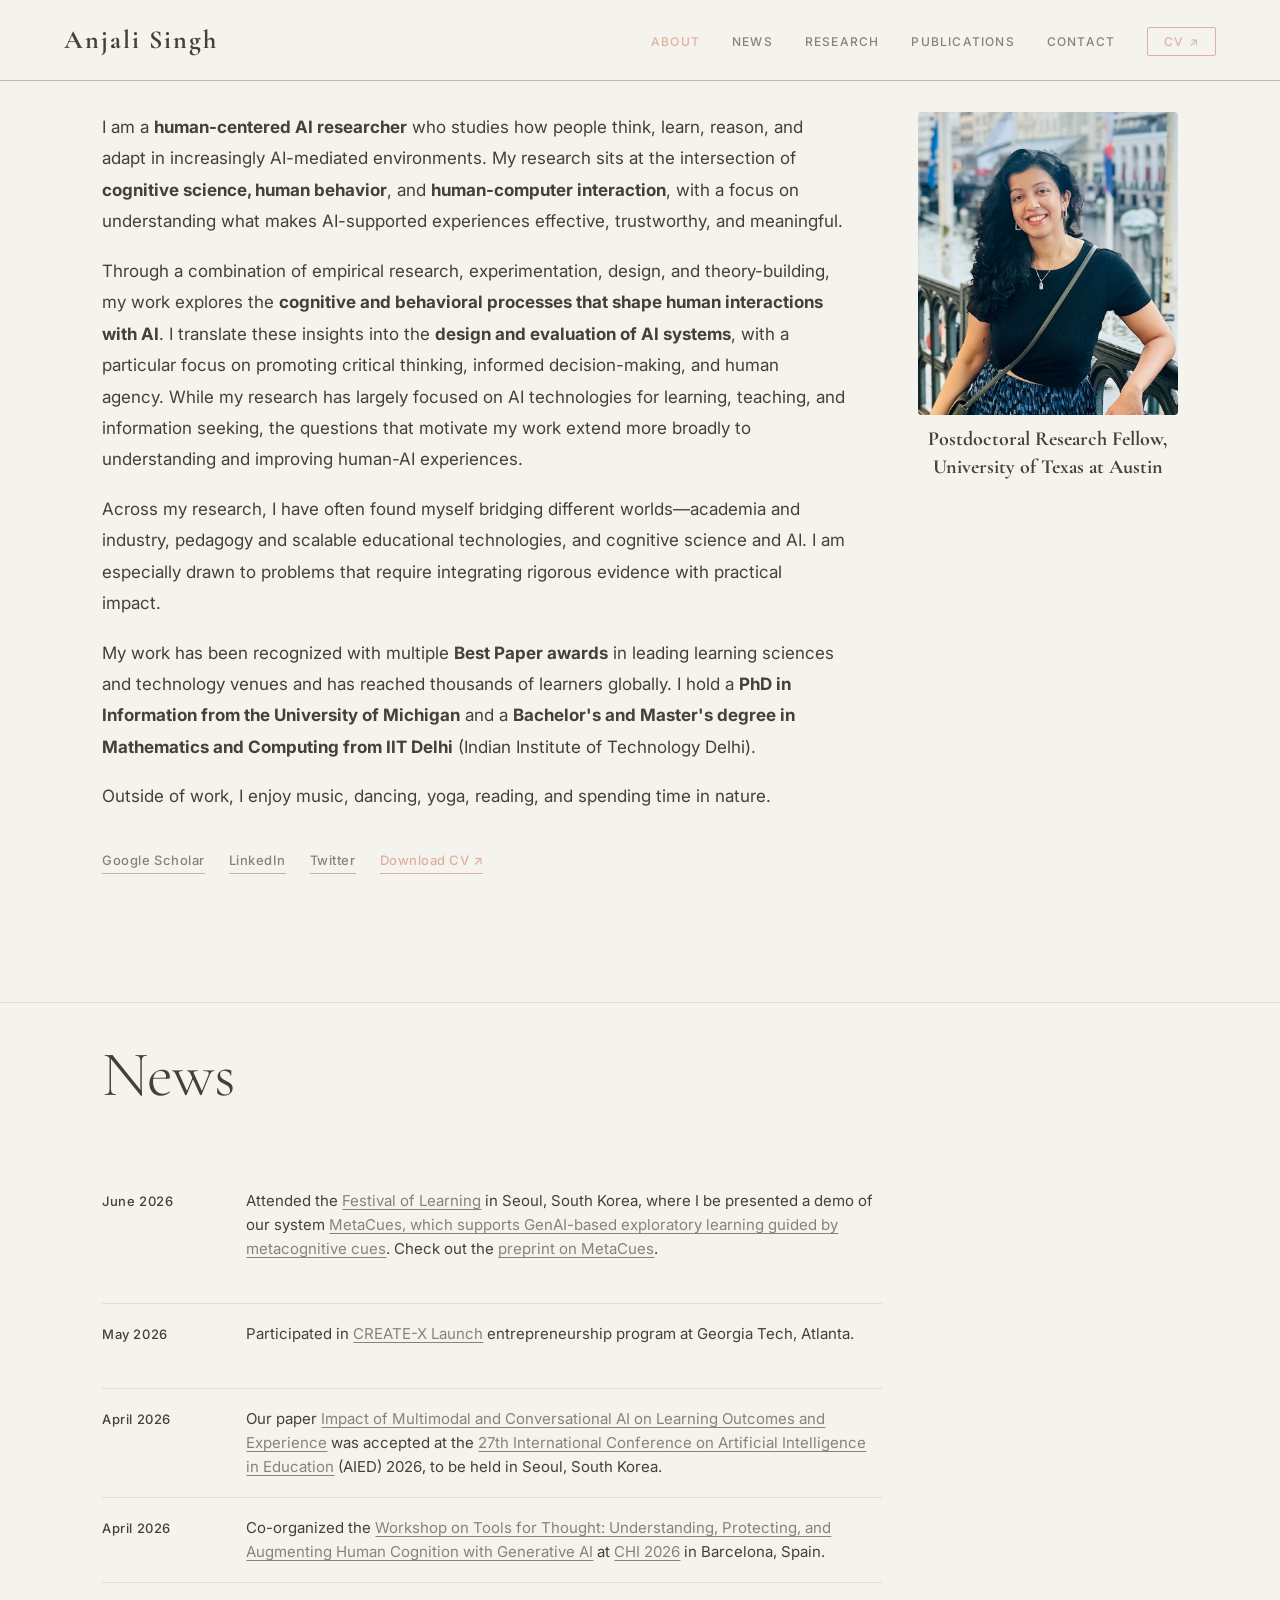
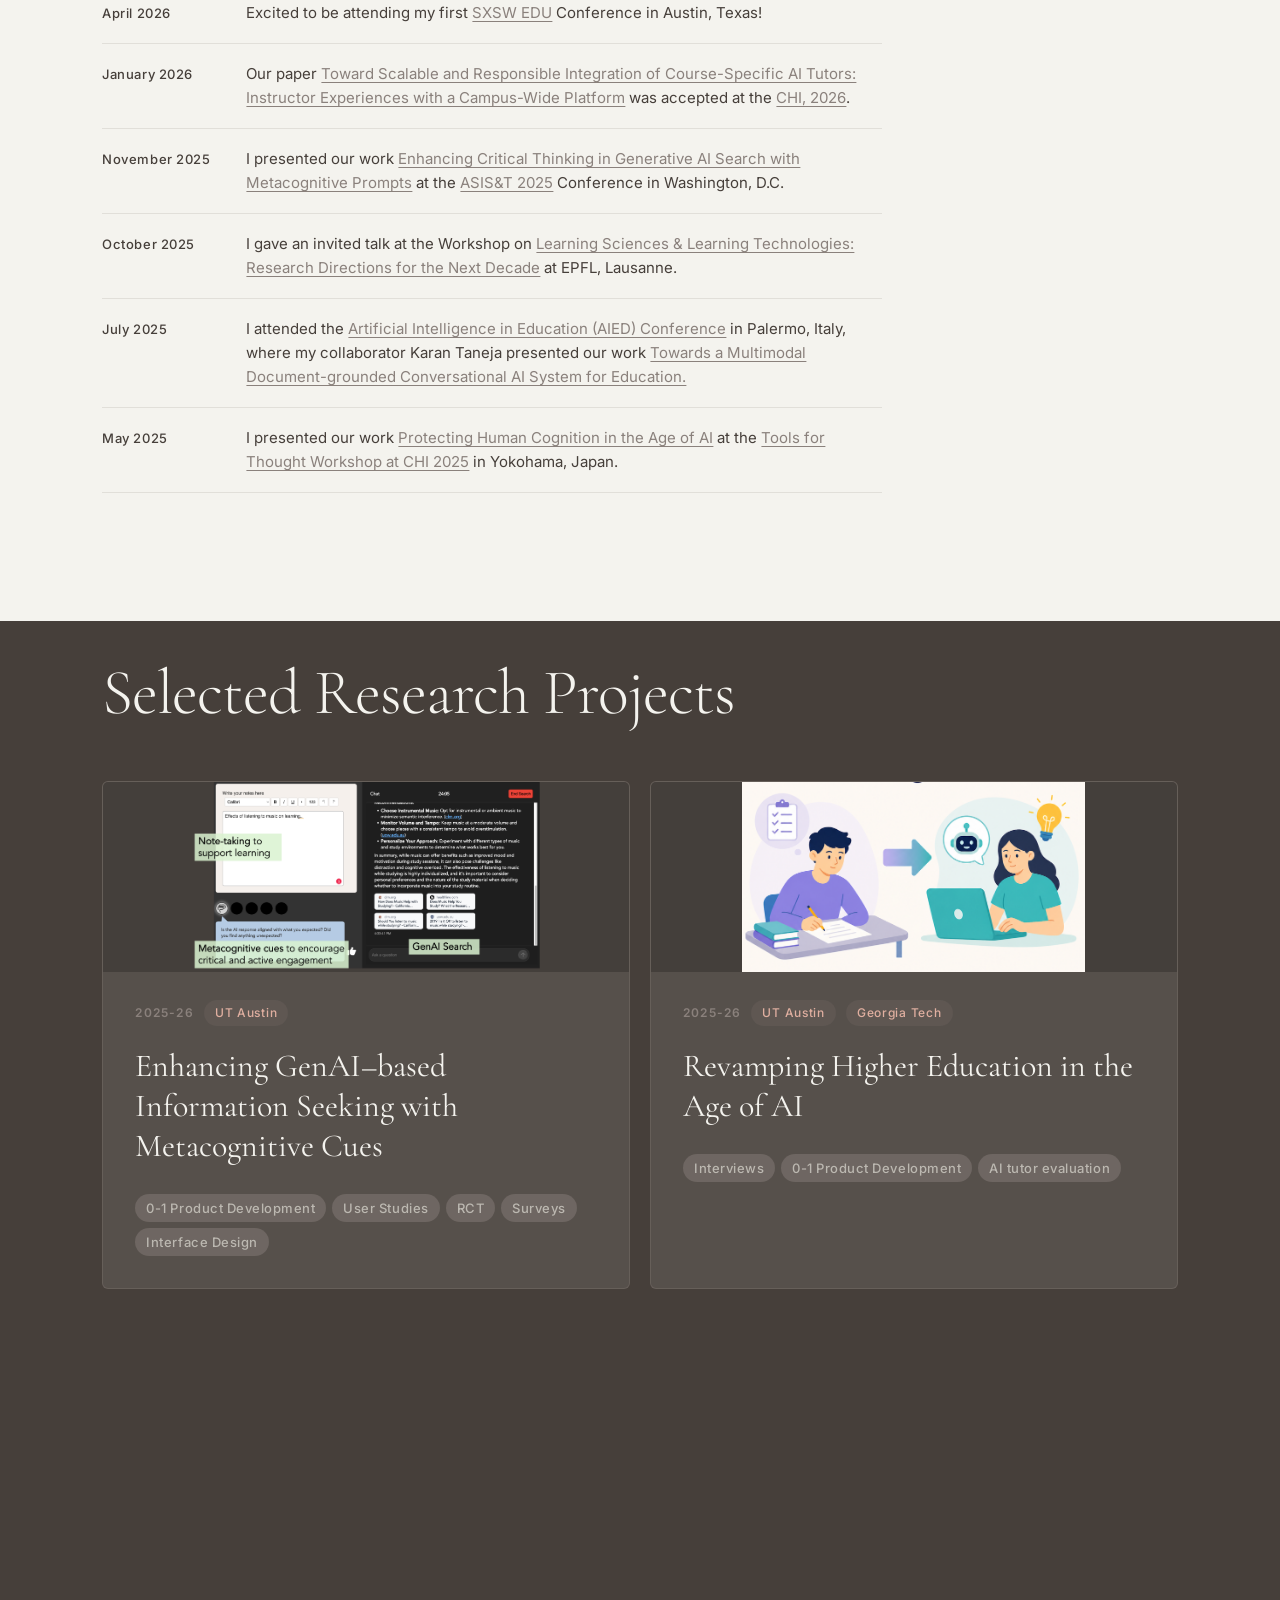
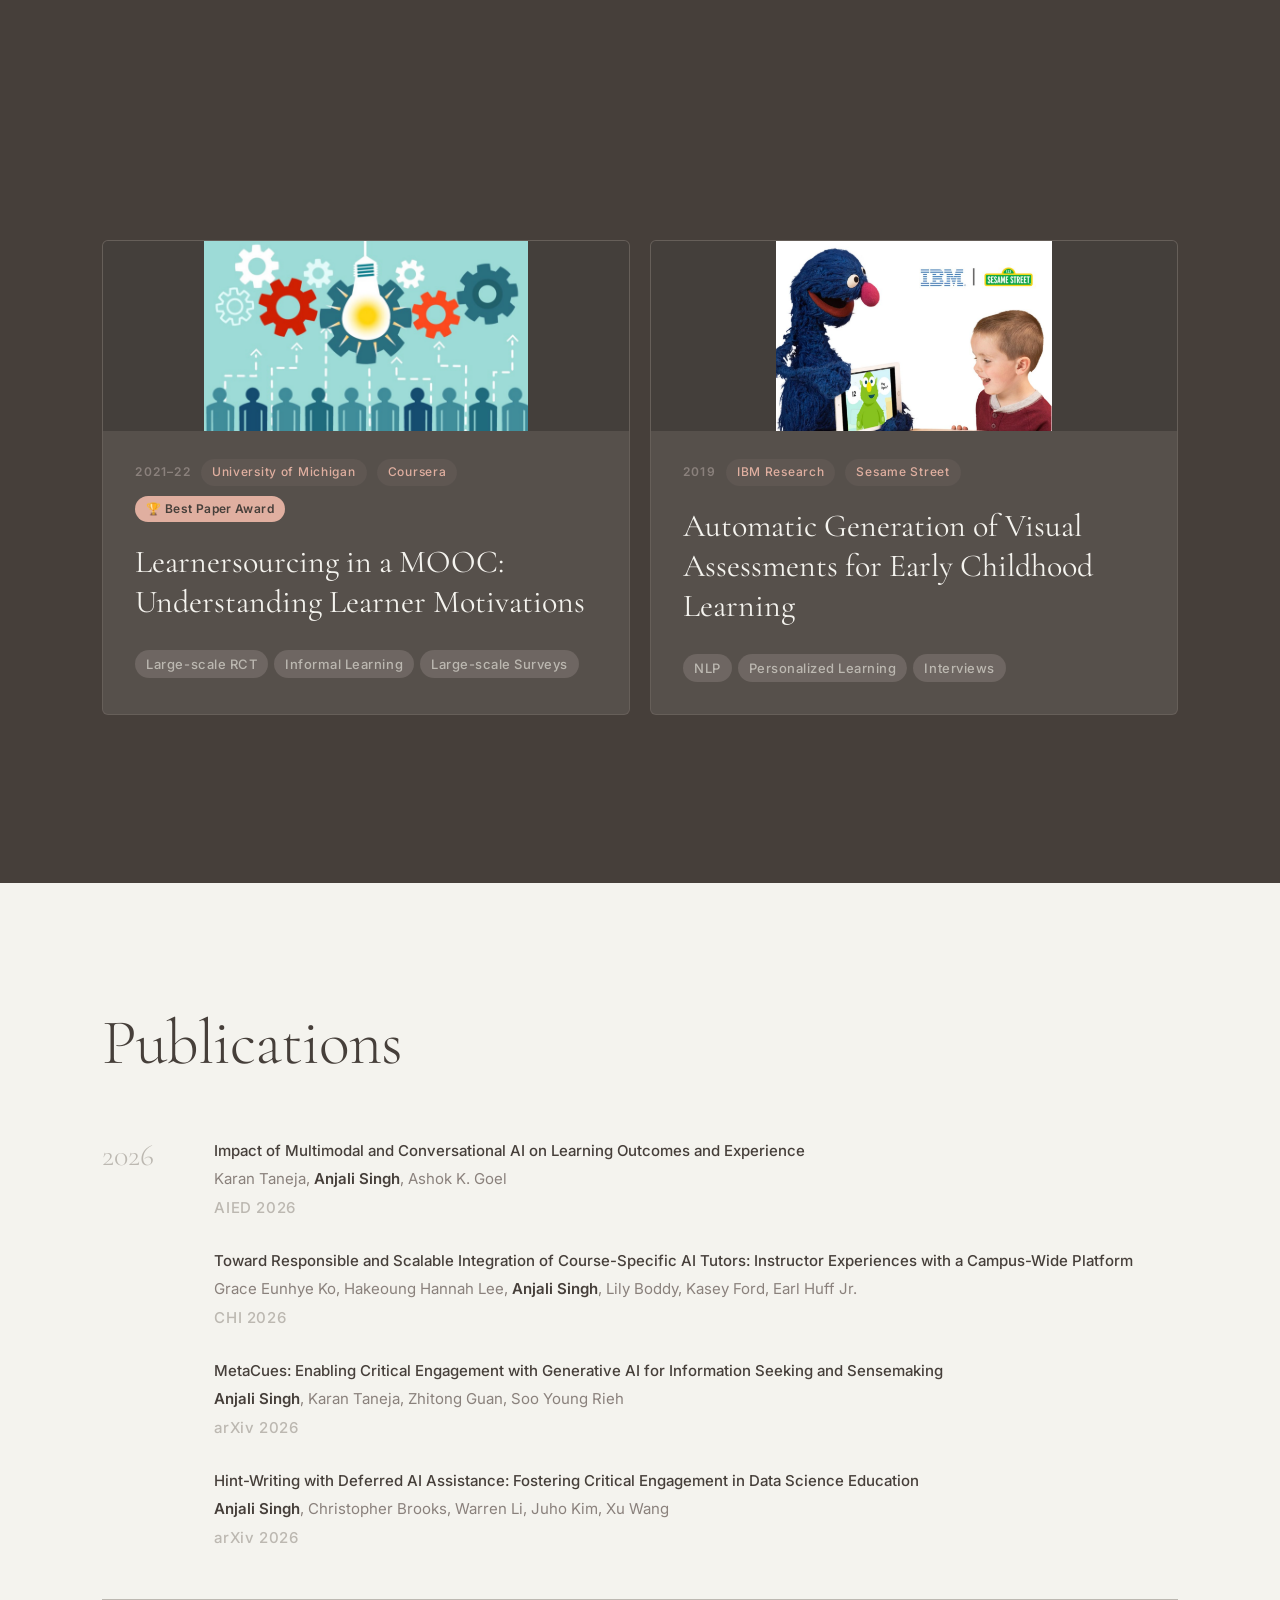
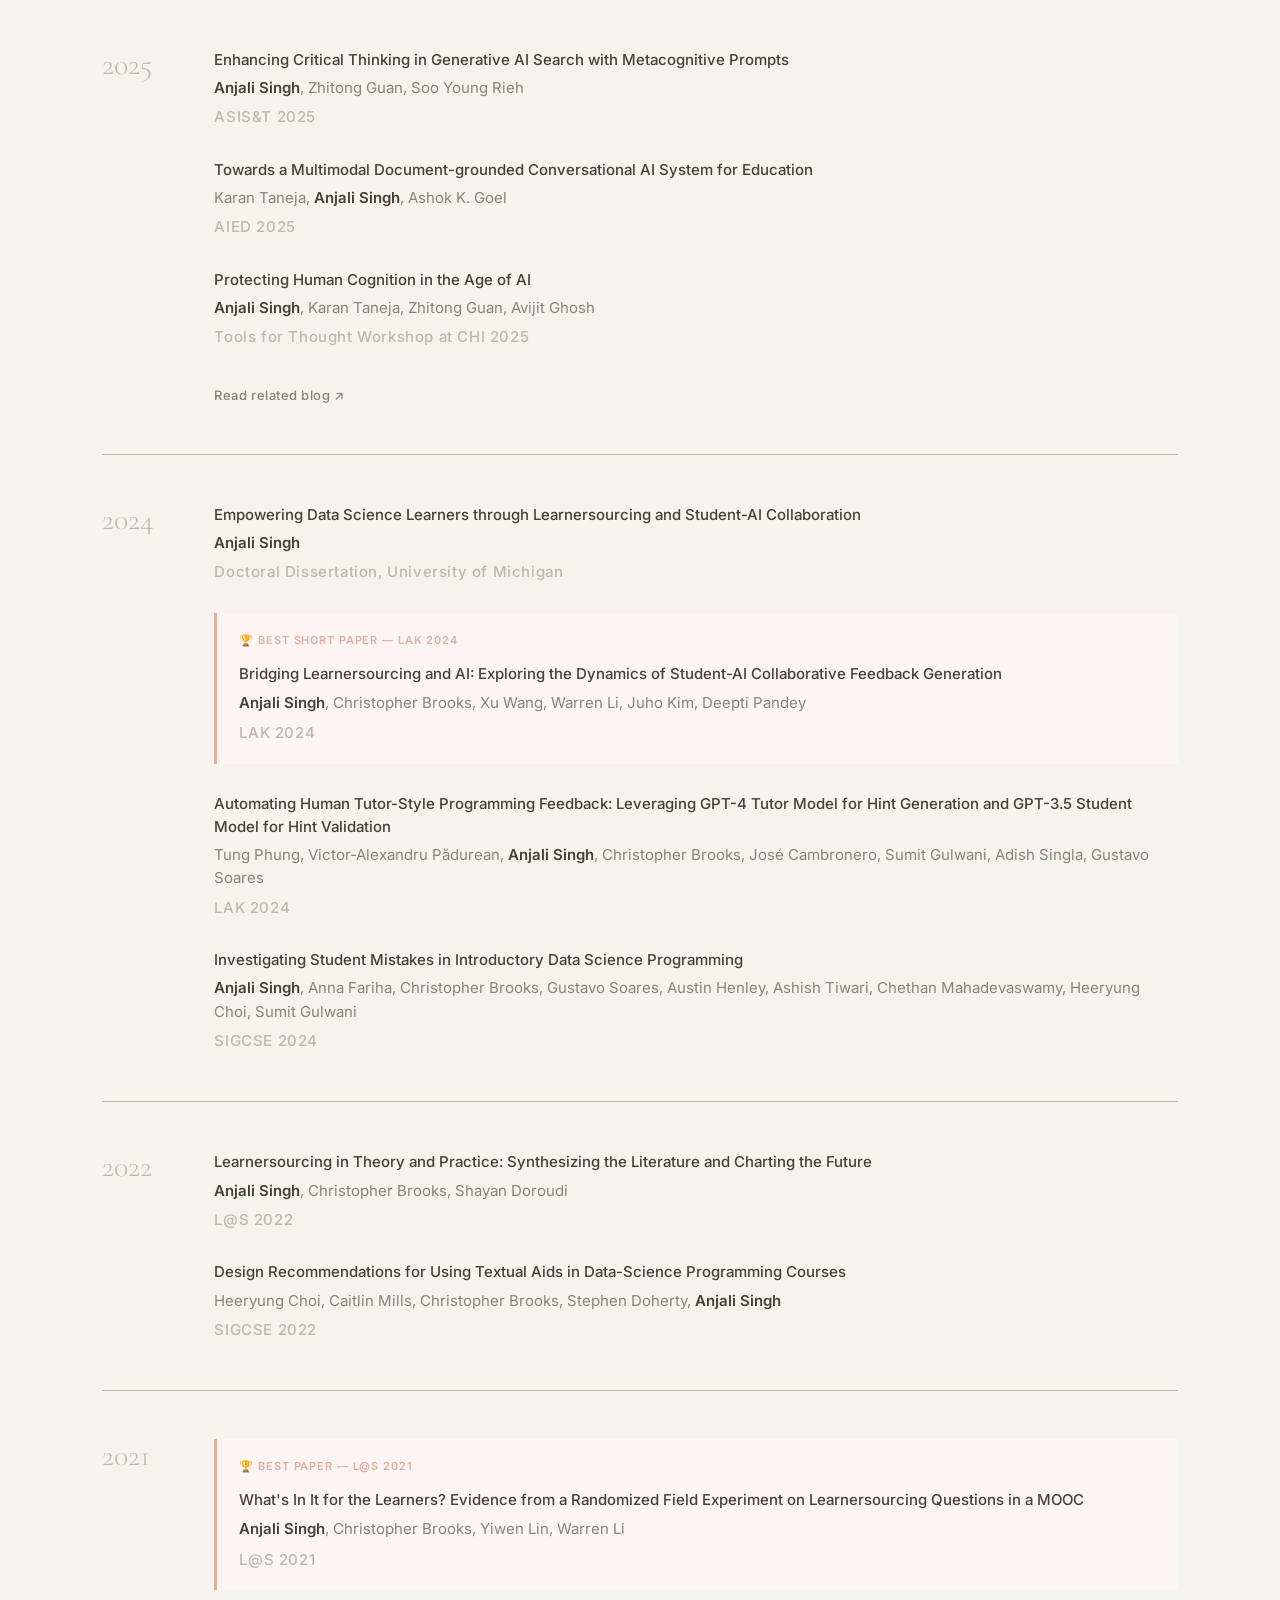
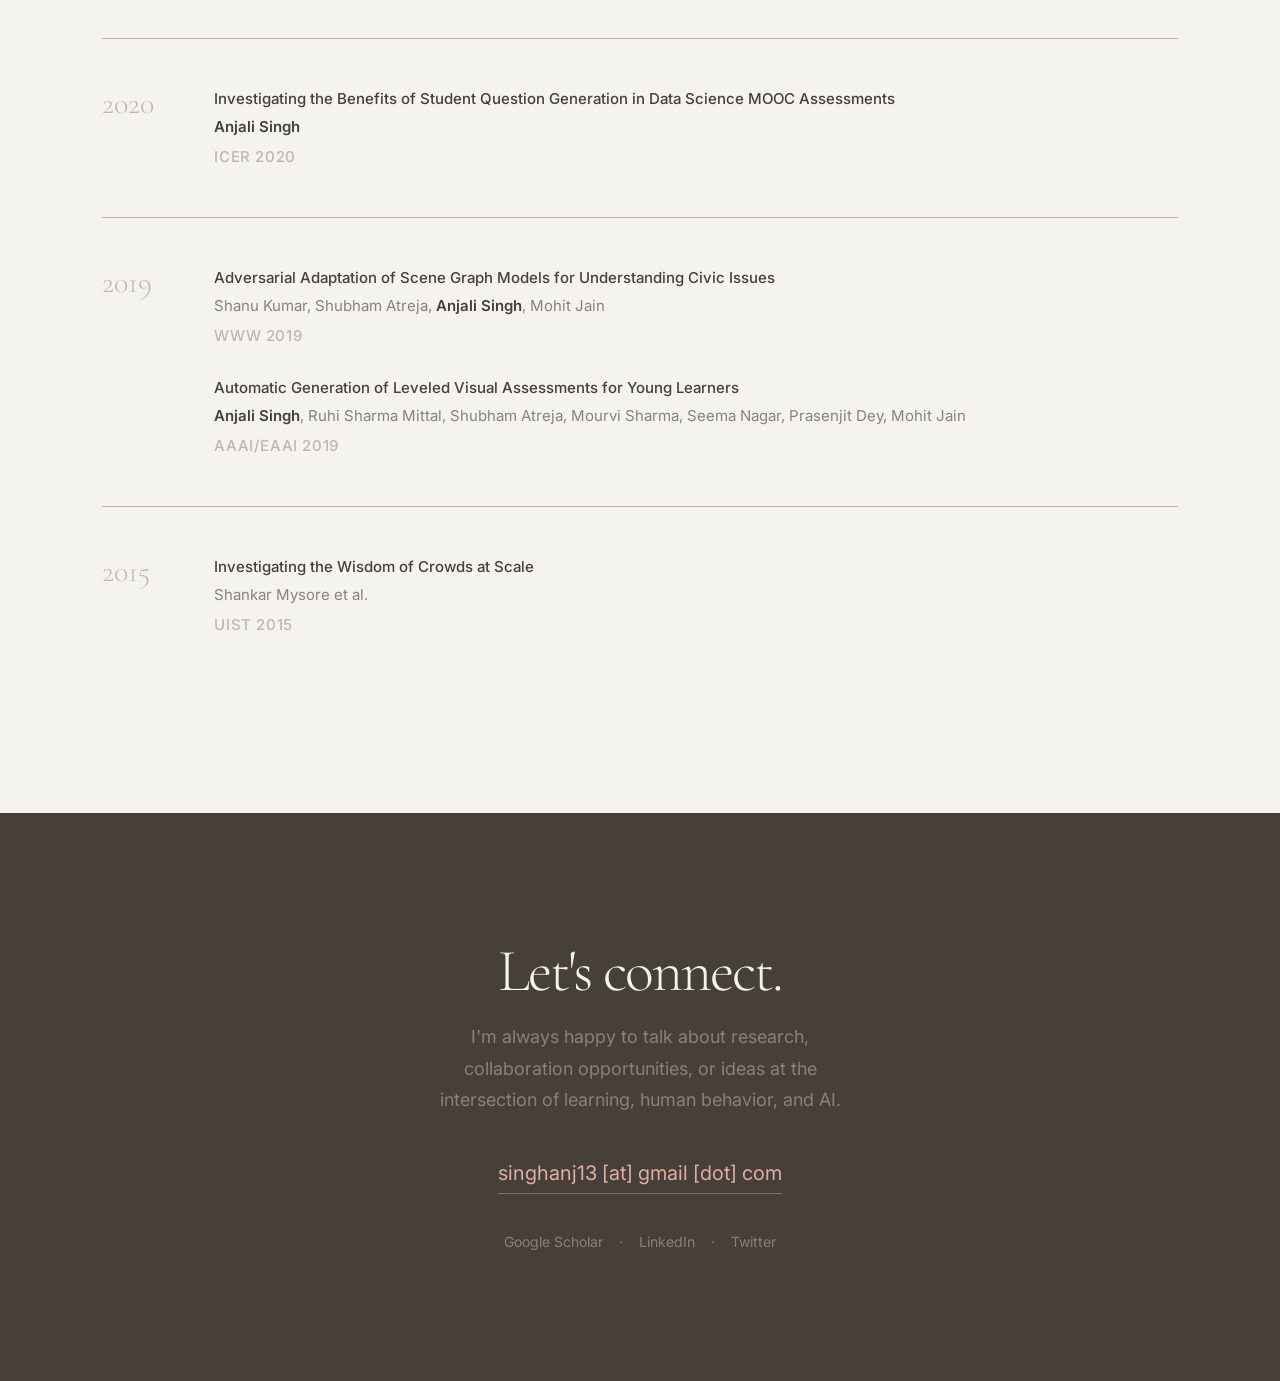
==== commit a3ca4fb1: "Updated news" ====
--- a/index.html
+++ b/index.html
@@ -76,12 +76,12 @@
             <ul class="news-list">
                 <li class="news-item">
                     <span class="news-date">June 2026</span>
-                        <p class="news-text">Looking forward to attending the <a href="https://festival-of-learning-2026.info/" target="_blank" rel="noopener">Festival of Learning</a> in Seoul, South Korea! I'll be presenting a demo of our system <a href="https://www.youtube.com/watch?v=coNovENzRNs" target="_blank" rel="noopener">MetaCues: GenAI-Supported Exploratory Learning Guided by Metacognitive Cues</a>. Check out the <a href="https://arxiv.org/abs/2603.19634" target="_blank" rel="noopener">preprint on MetaCues</a>.</p>
+                        <p class="news-text">Attended the <a href="https://festival-of-learning-2026.info/" target="_blank" rel="noopener">Festival of Learning</a> in Seoul, South Korea, where I be presented a demo of our system <a href="https://www.youtube.com/watch?v=coNovENzRNs" target="_blank" rel="noopener">MetaCues, which supports GenAI-based exploratory learning guided by metacognitive cues</a>. Check out the <a href="https://arxiv.org/abs/2603.19634" target="_blank" rel="noopener">preprint on MetaCues</a>.</p>
                     </p>
                 </li>
                  <li class="news-item">
                     <span class="news-date">May 2026</span>
-                        <p class="news-text">Excited to be participating in <a href="https://create-x.gatech.edu/" target="_blank" rel="noopener">CREATE-X Launch</a> entrepreneurship program at Georgia Tech, Atlanta this summer!</p>
+                        <p class="news-text">Participated in <a href="https://create-x.gatech.edu/" target="_blank" rel="noopener">CREATE-X Launch</a> entrepreneurship program at Georgia Tech, Atlanta.</p>
                     </p>
                 </li>
                 <li class="news-item">
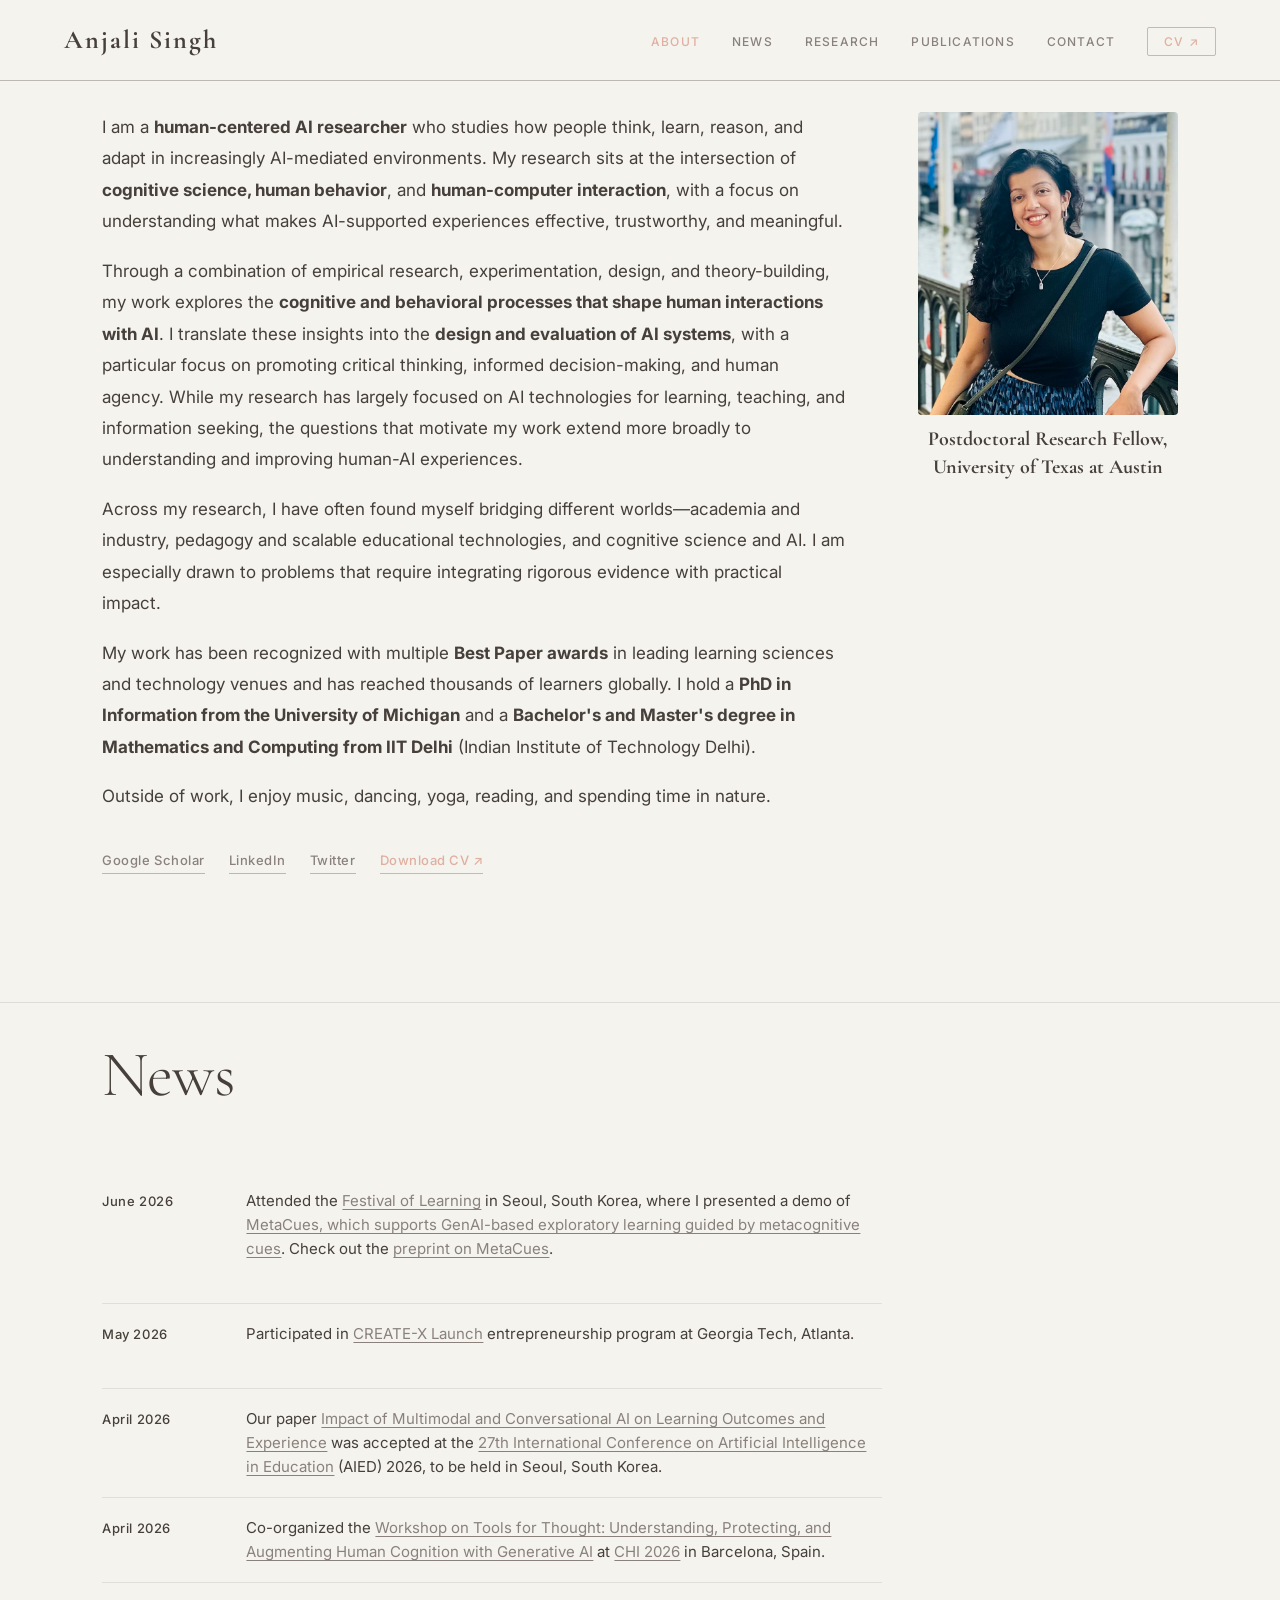
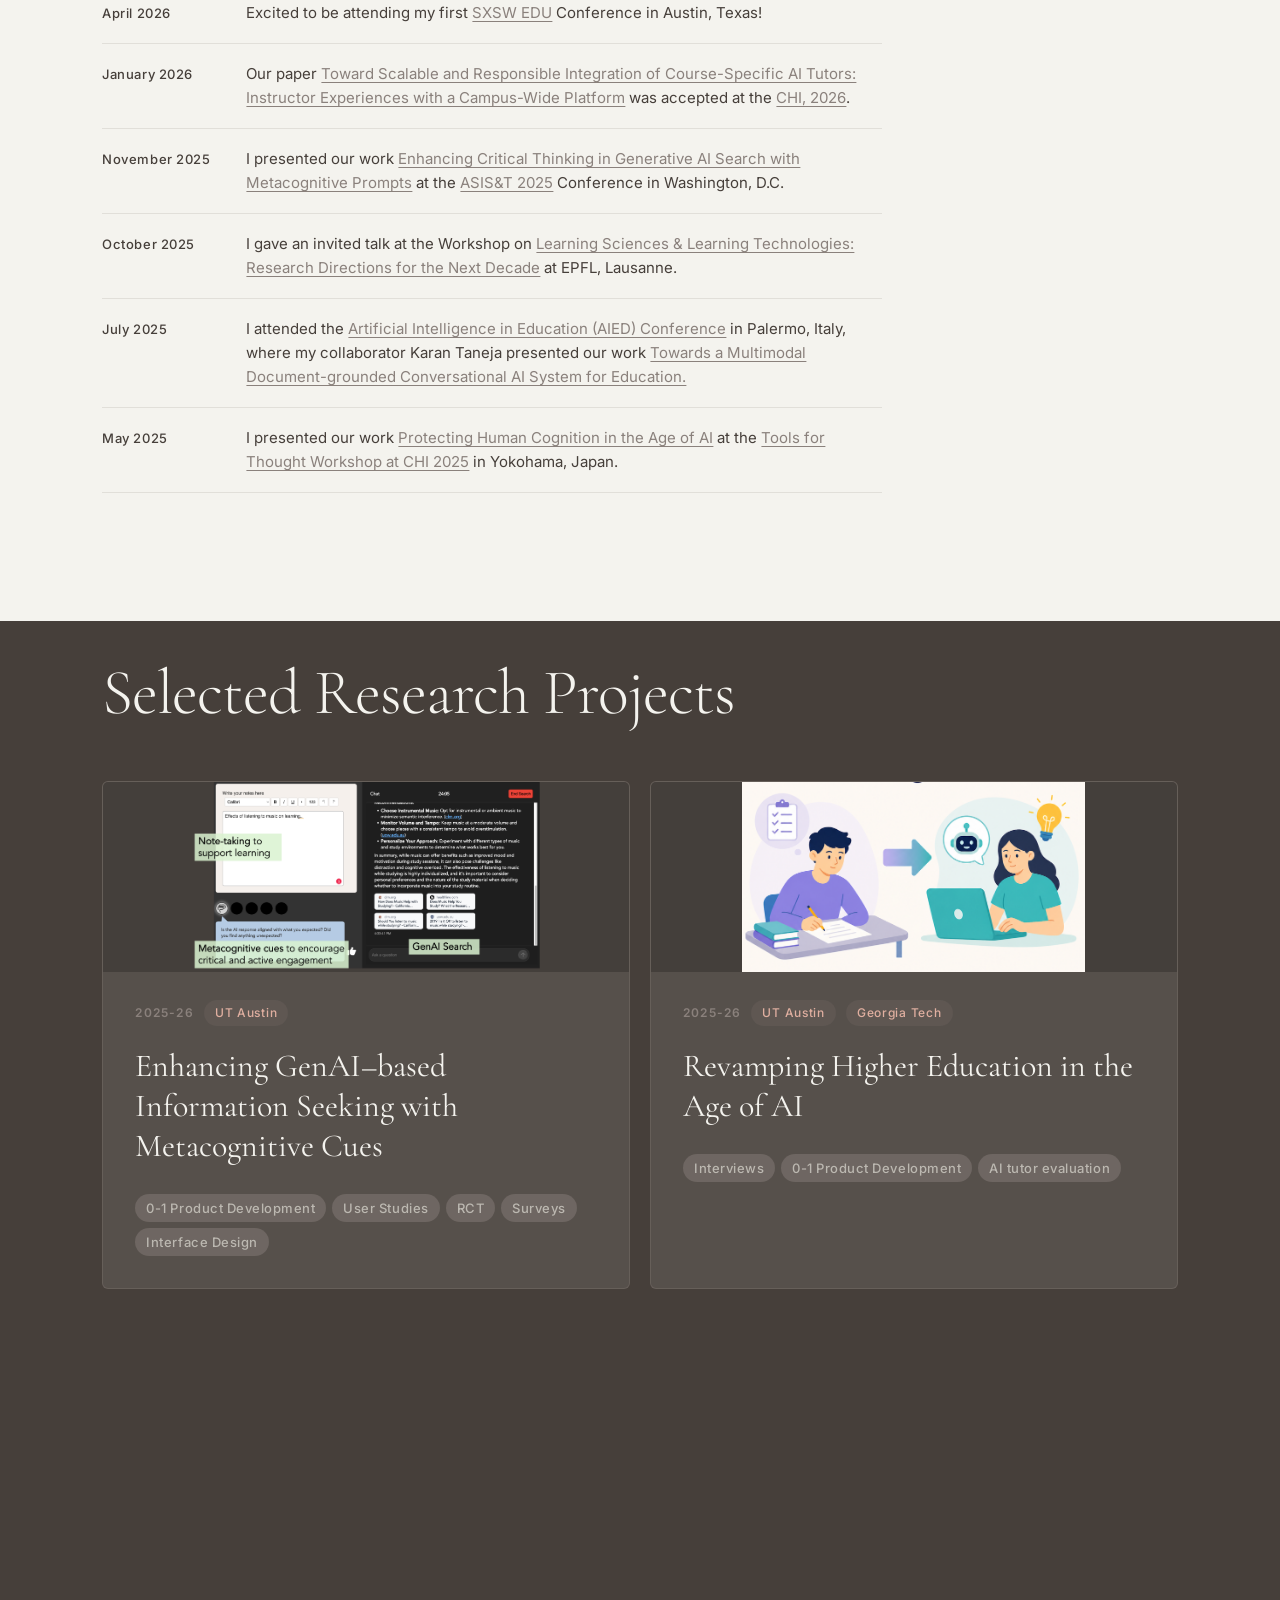
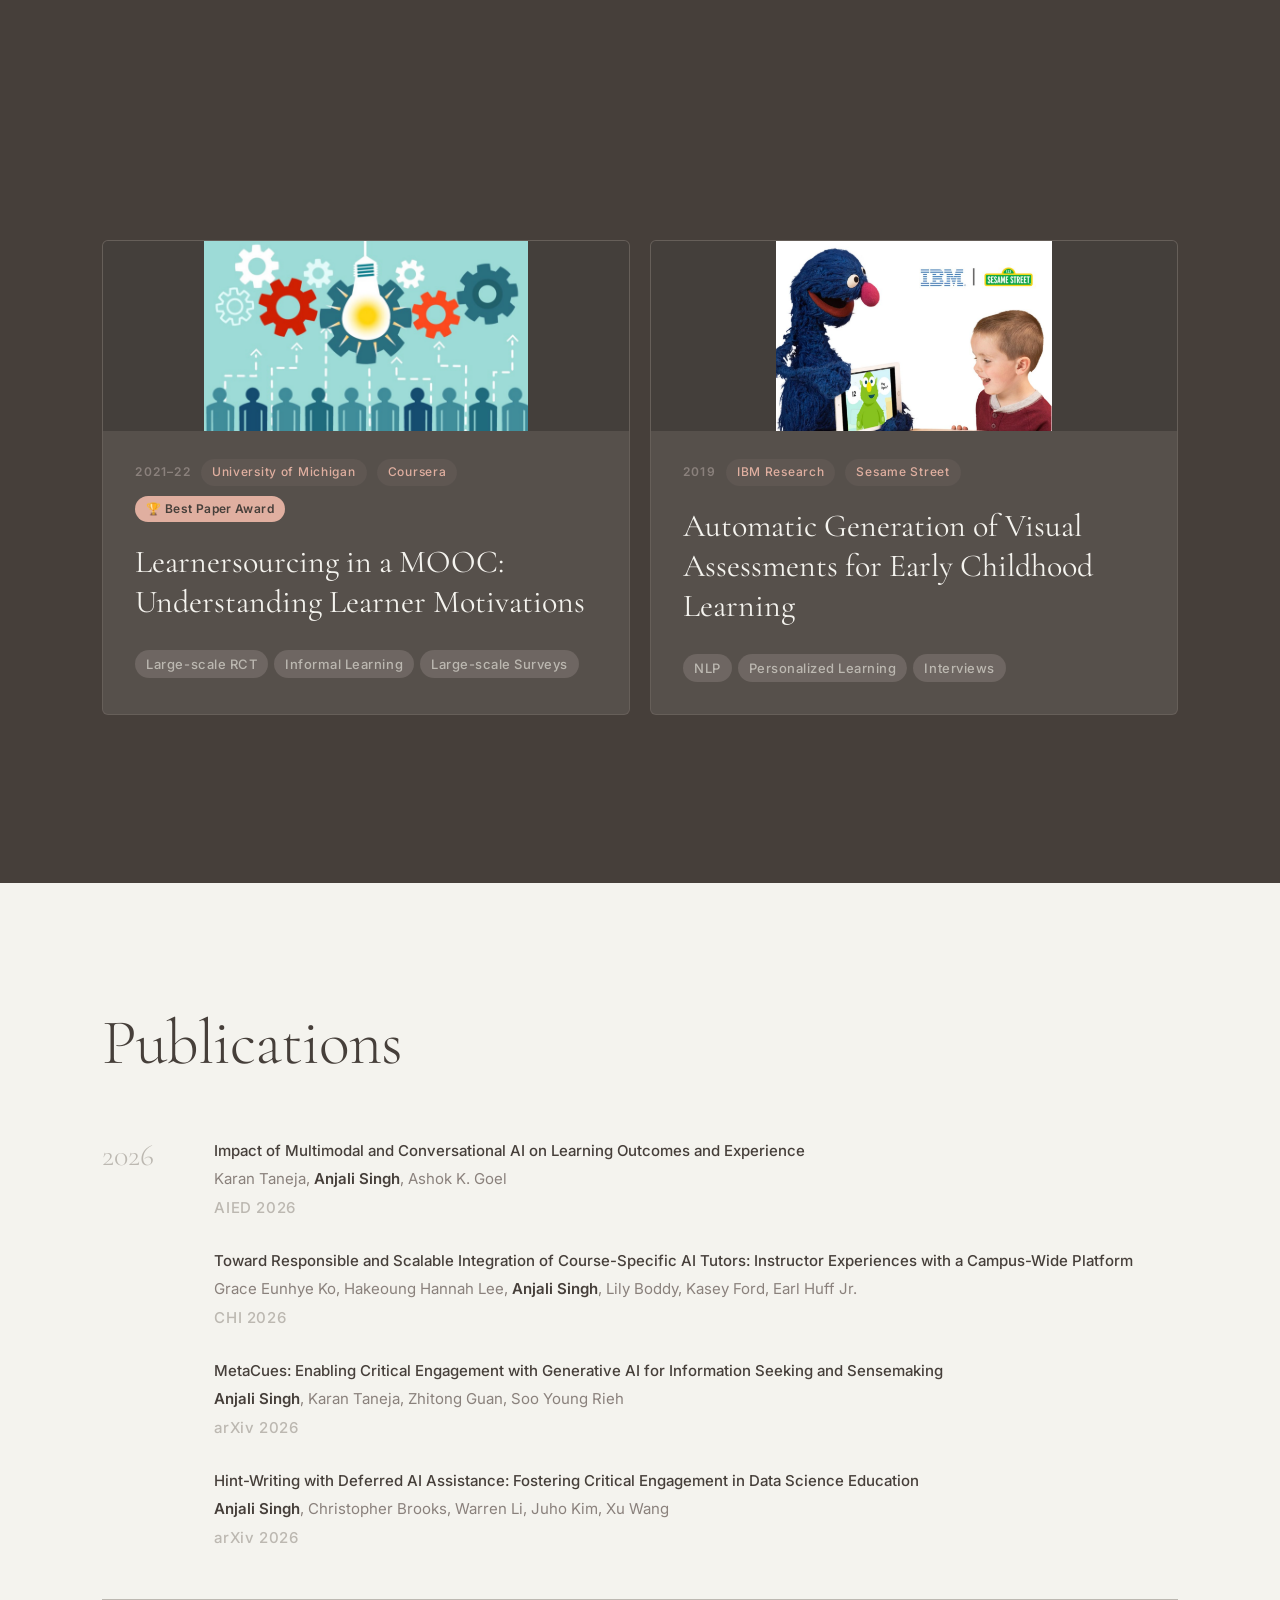
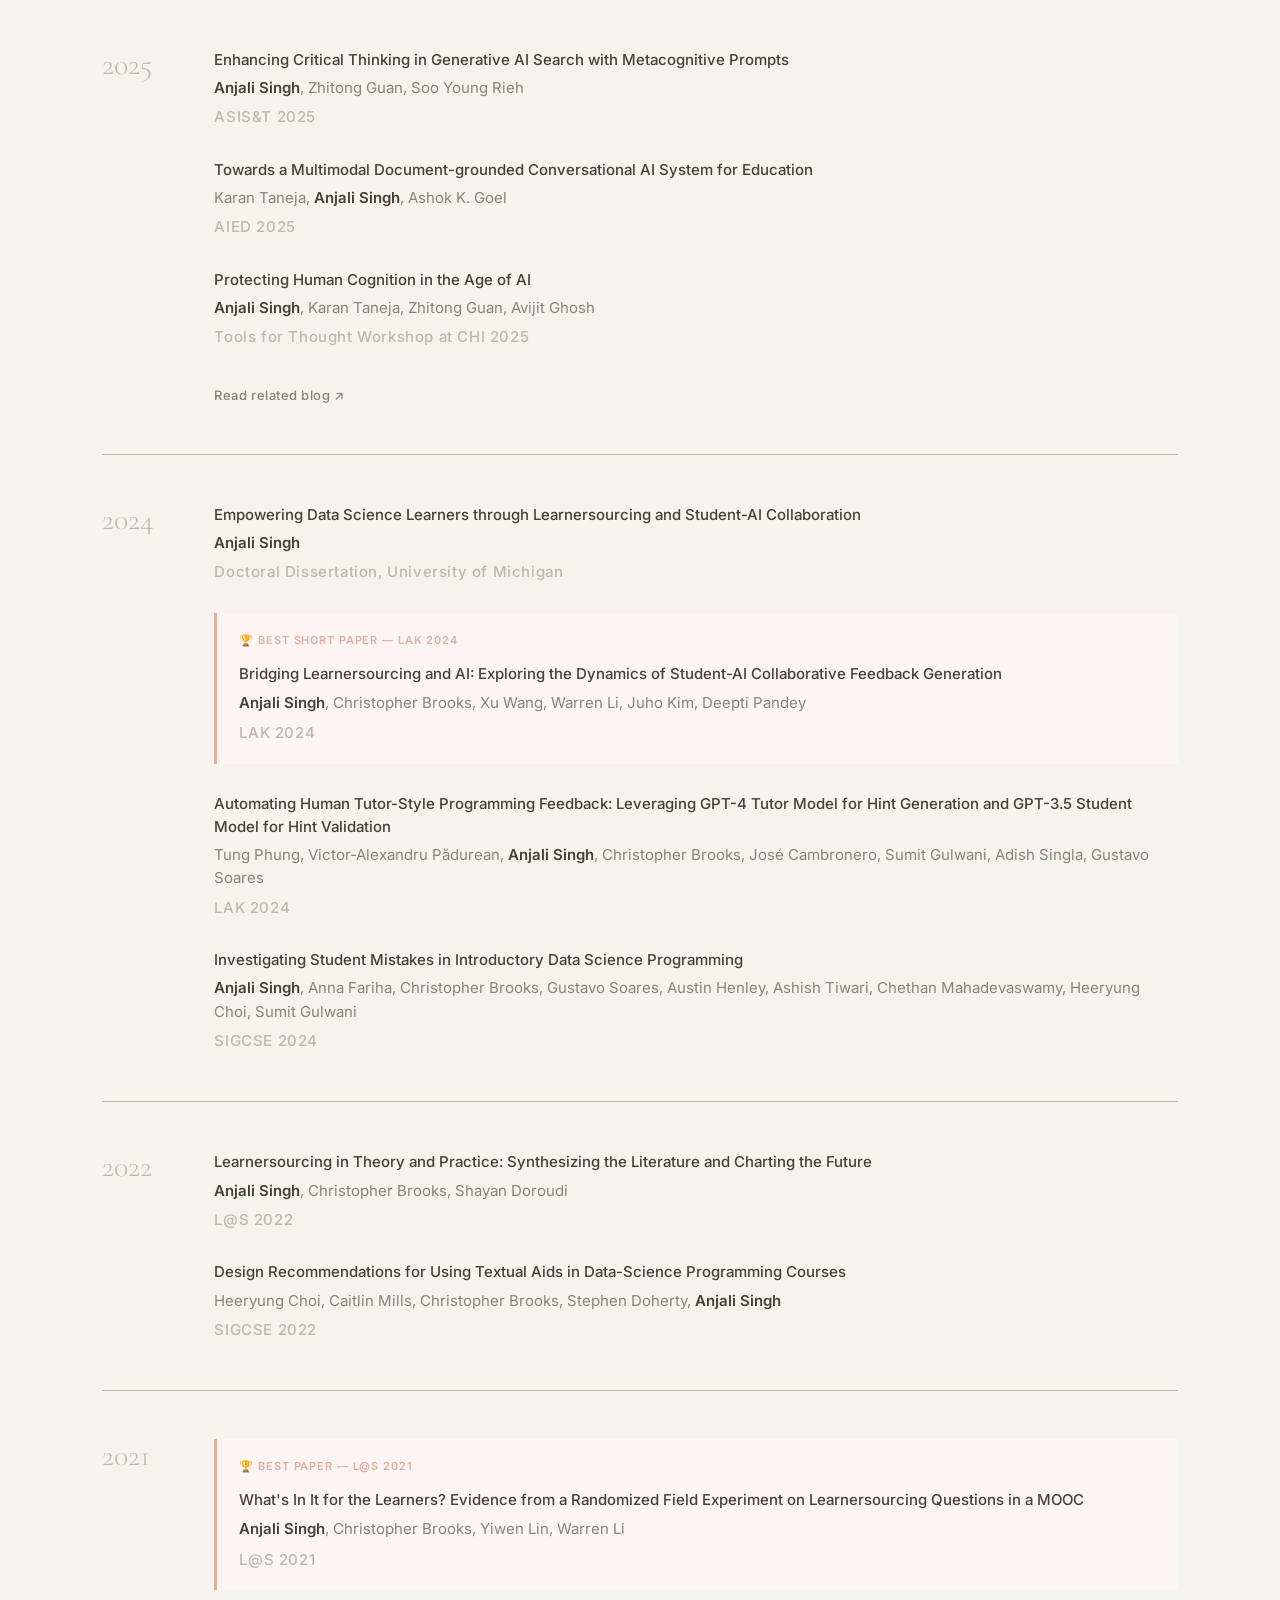
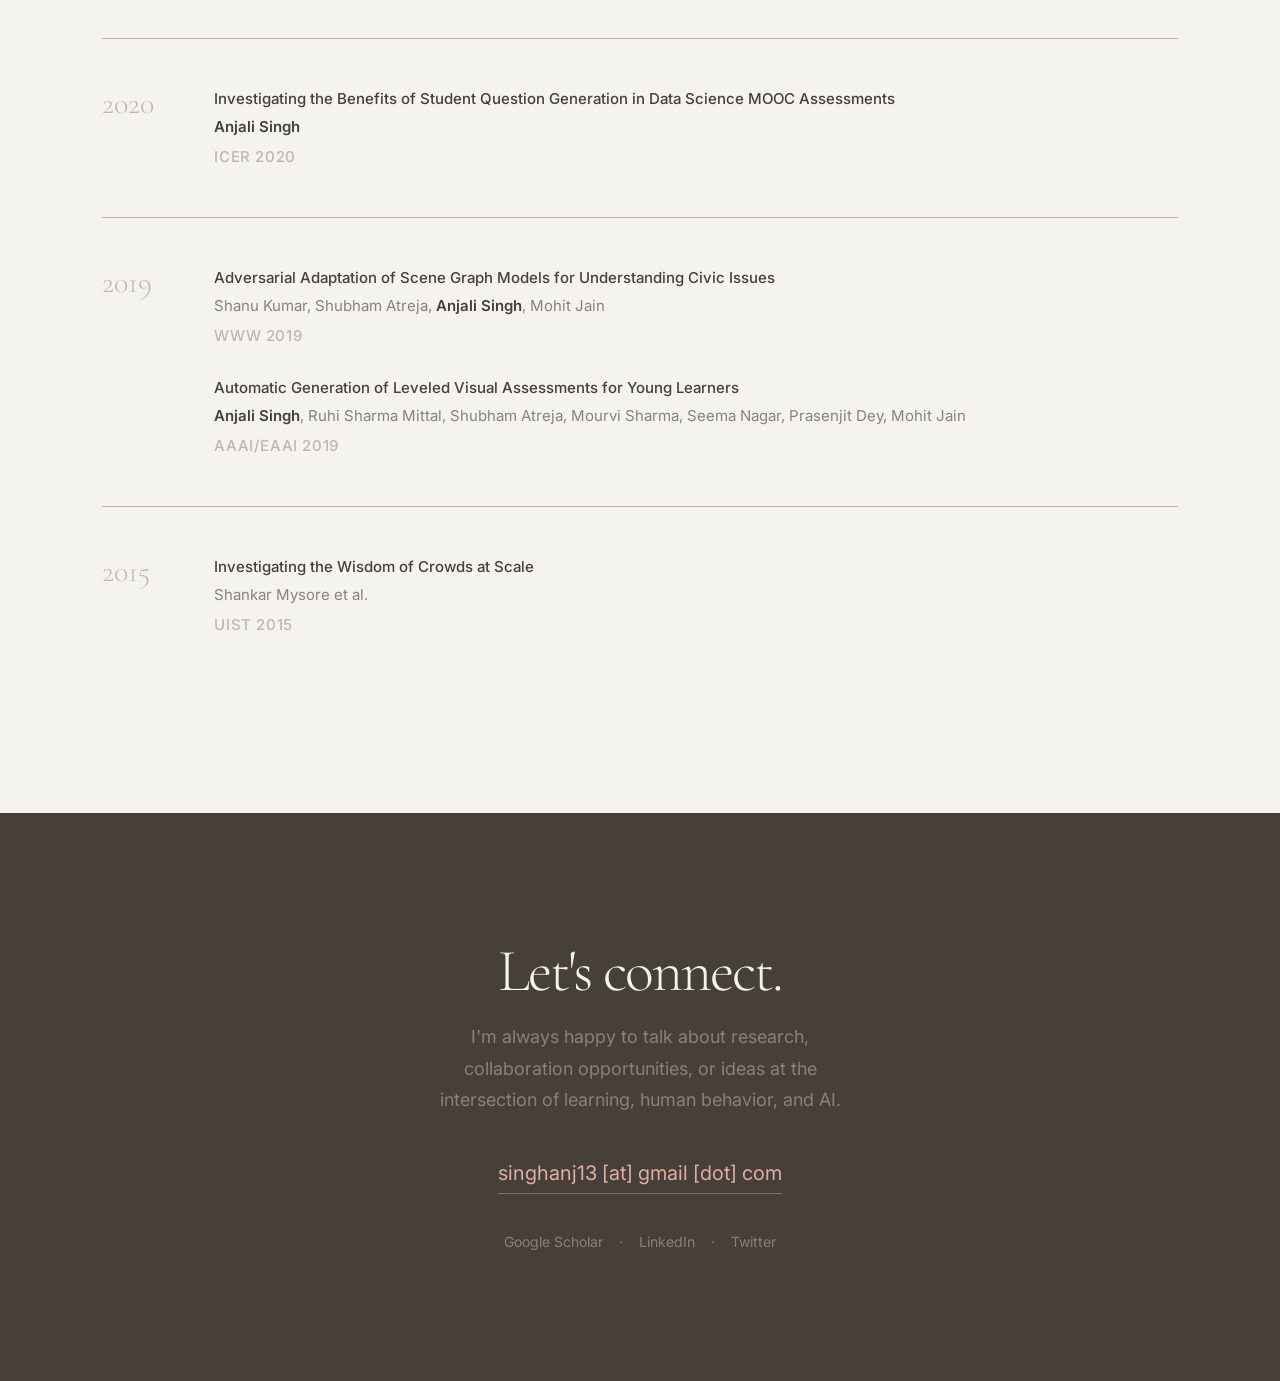
==== commit 18e21999: "updated news" ====
--- a/index.html
+++ b/index.html
@@ -76,7 +76,7 @@
             <ul class="news-list">
                 <li class="news-item">
                     <span class="news-date">June 2026</span>
-                        <p class="news-text">Attended the <a href="https://festival-of-learning-2026.info/" target="_blank" rel="noopener">Festival of Learning</a> in Seoul, South Korea, where I be presented a demo of our system <a href="https://www.youtube.com/watch?v=coNovENzRNs" target="_blank" rel="noopener">MetaCues, which supports GenAI-based exploratory learning guided by metacognitive cues</a>. Check out the <a href="https://arxiv.org/abs/2603.19634" target="_blank" rel="noopener">preprint on MetaCues</a>.</p>
+                        <p class="news-text">Attended the <a href="https://festival-of-learning-2026.info/" target="_blank" rel="noopener">Festival of Learning</a> in Seoul, South Korea, where I presented a demo of <a href="https://www.youtube.com/watch?v=coNovENzRNs" target="_blank" rel="noopener">MetaCues, which supports GenAI-based exploratory learning guided by metacognitive cues</a>. Check out the <a href="https://arxiv.org/abs/2603.19634" target="_blank" rel="noopener">preprint on MetaCues</a>.</p>
                     </p>
                 </li>
                  <li class="news-item">
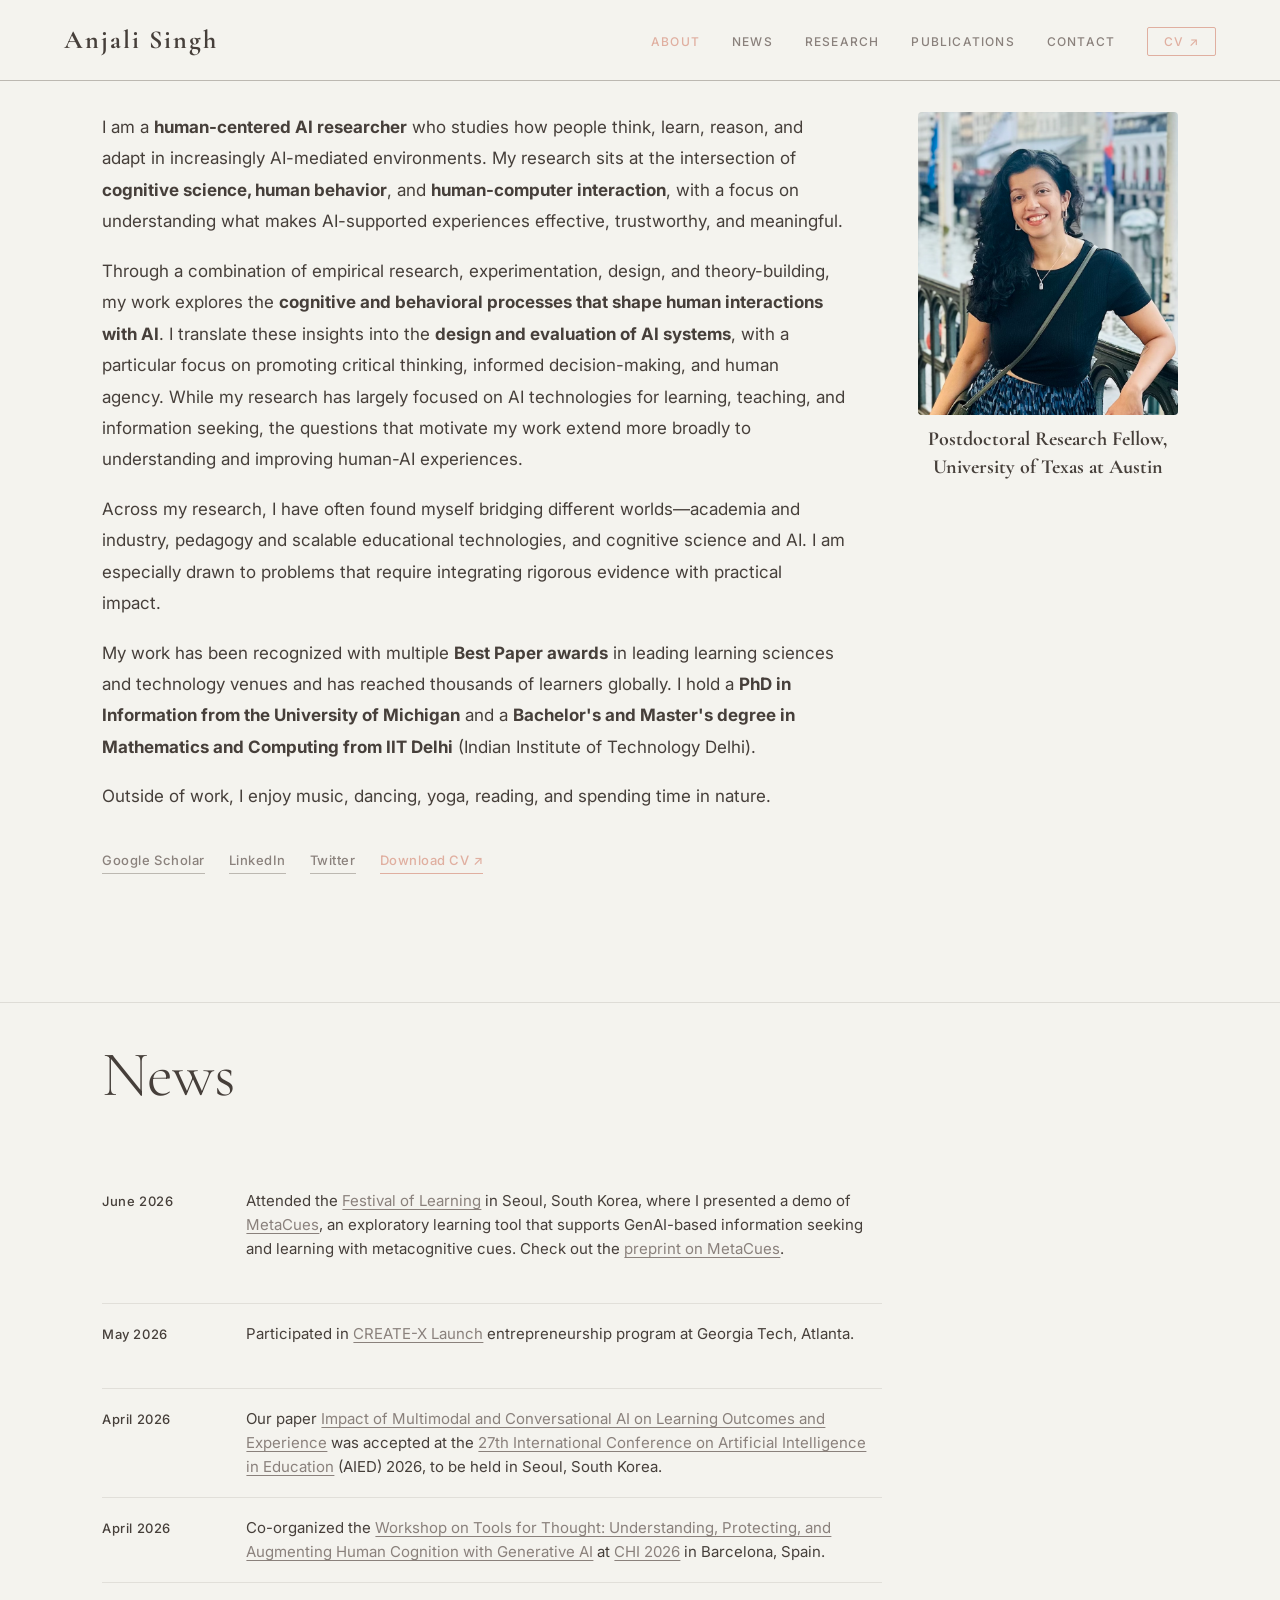
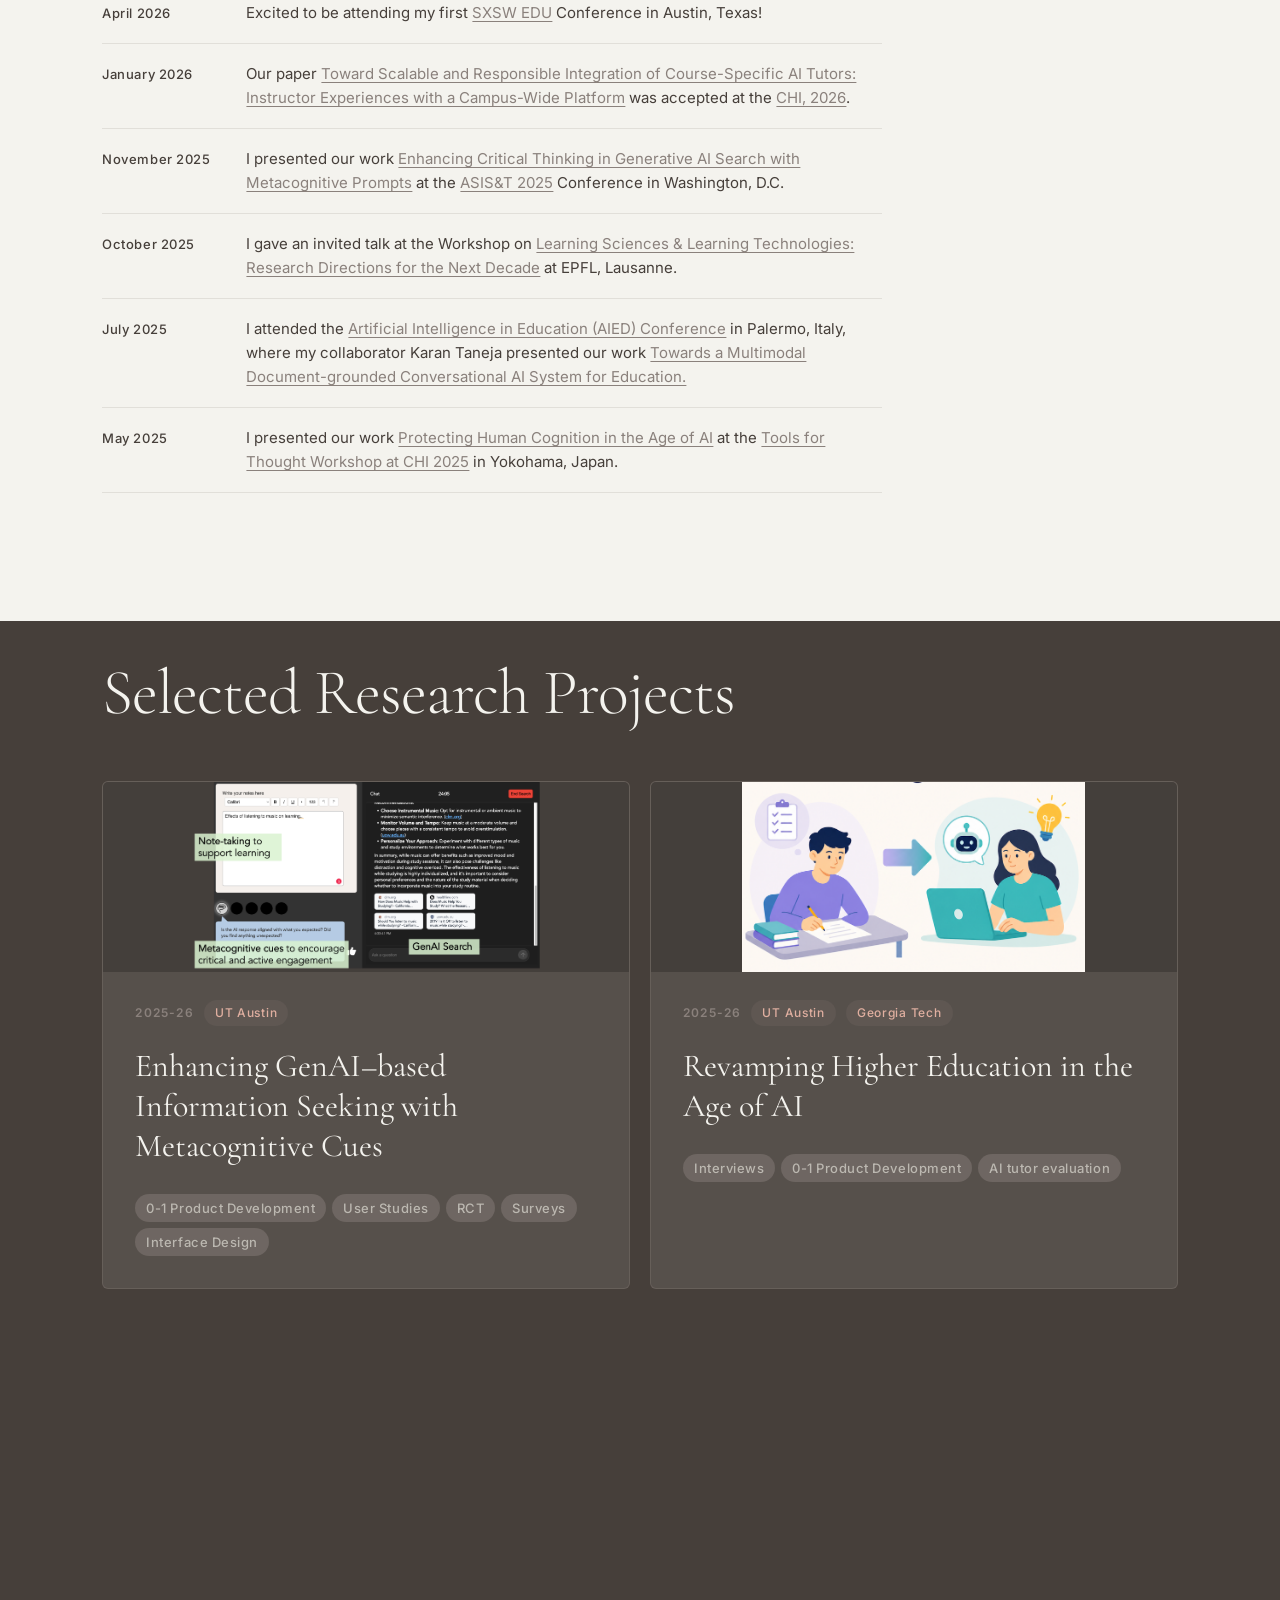
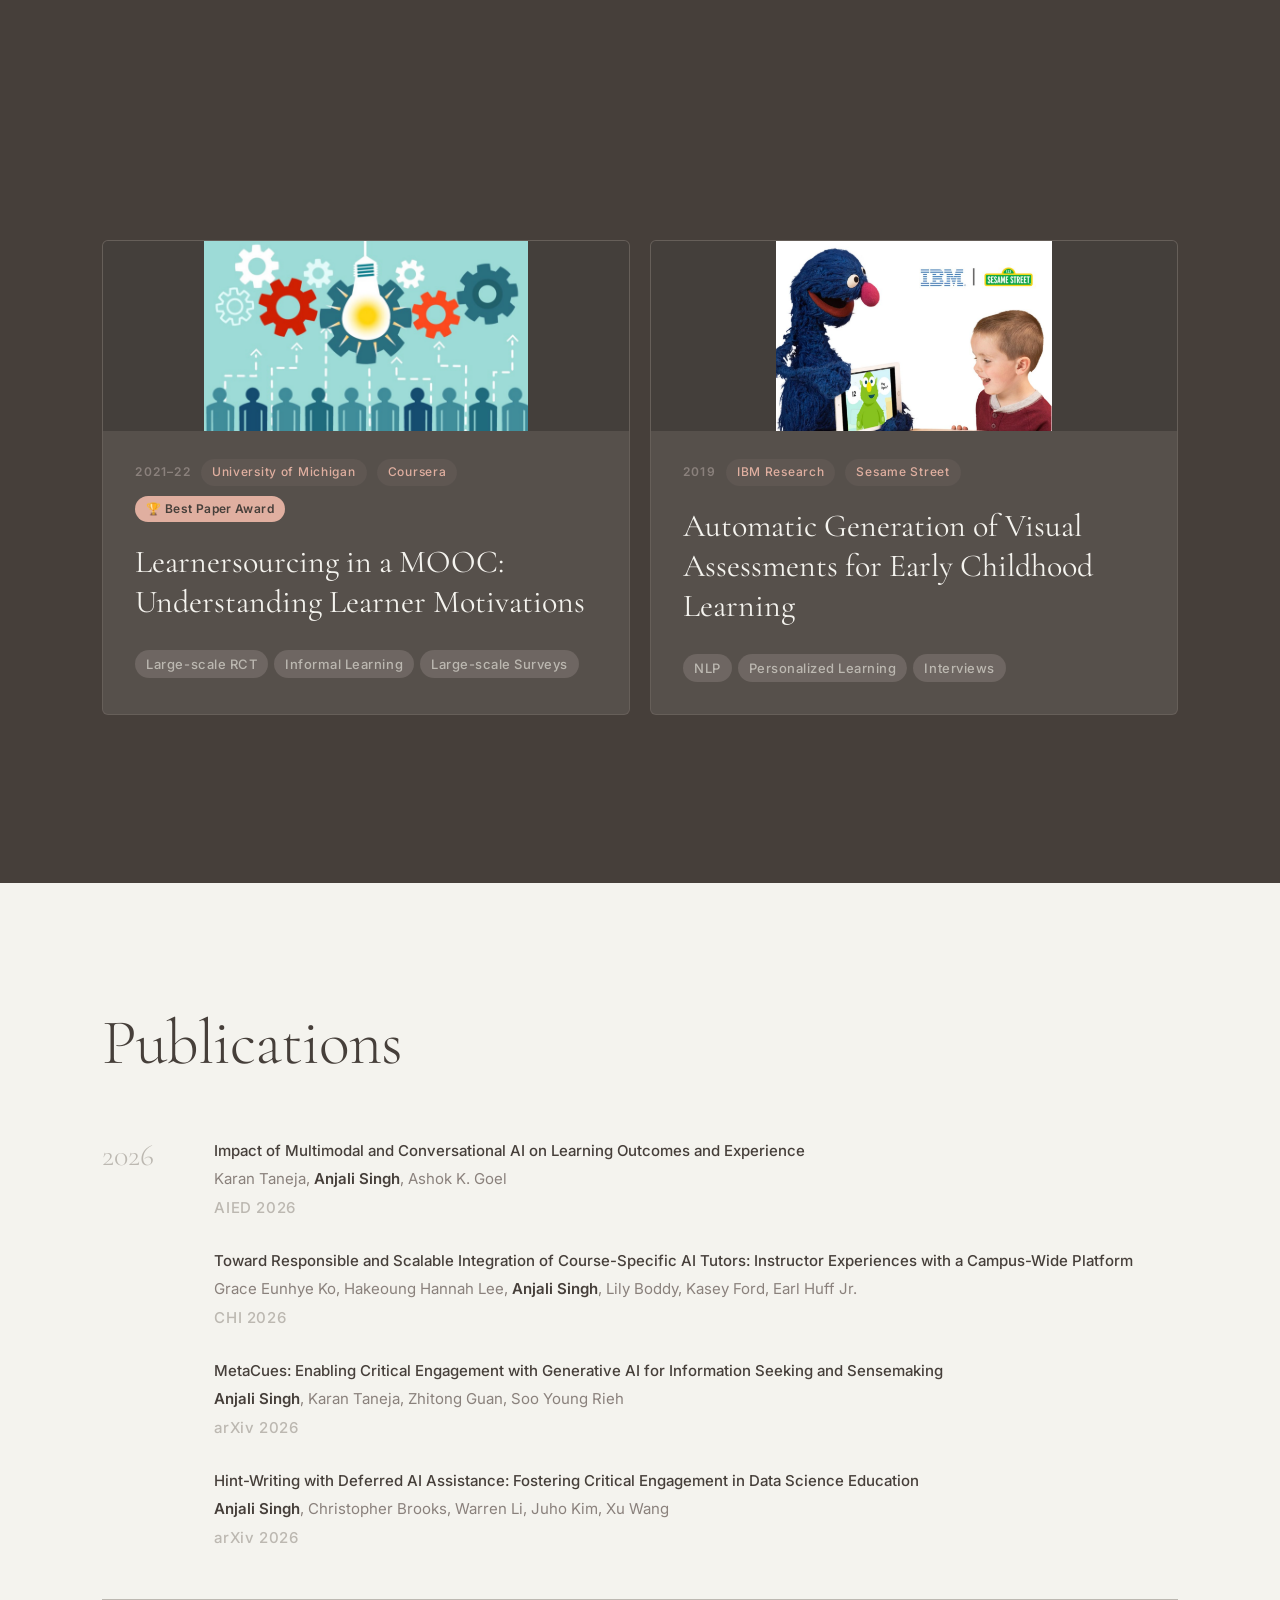
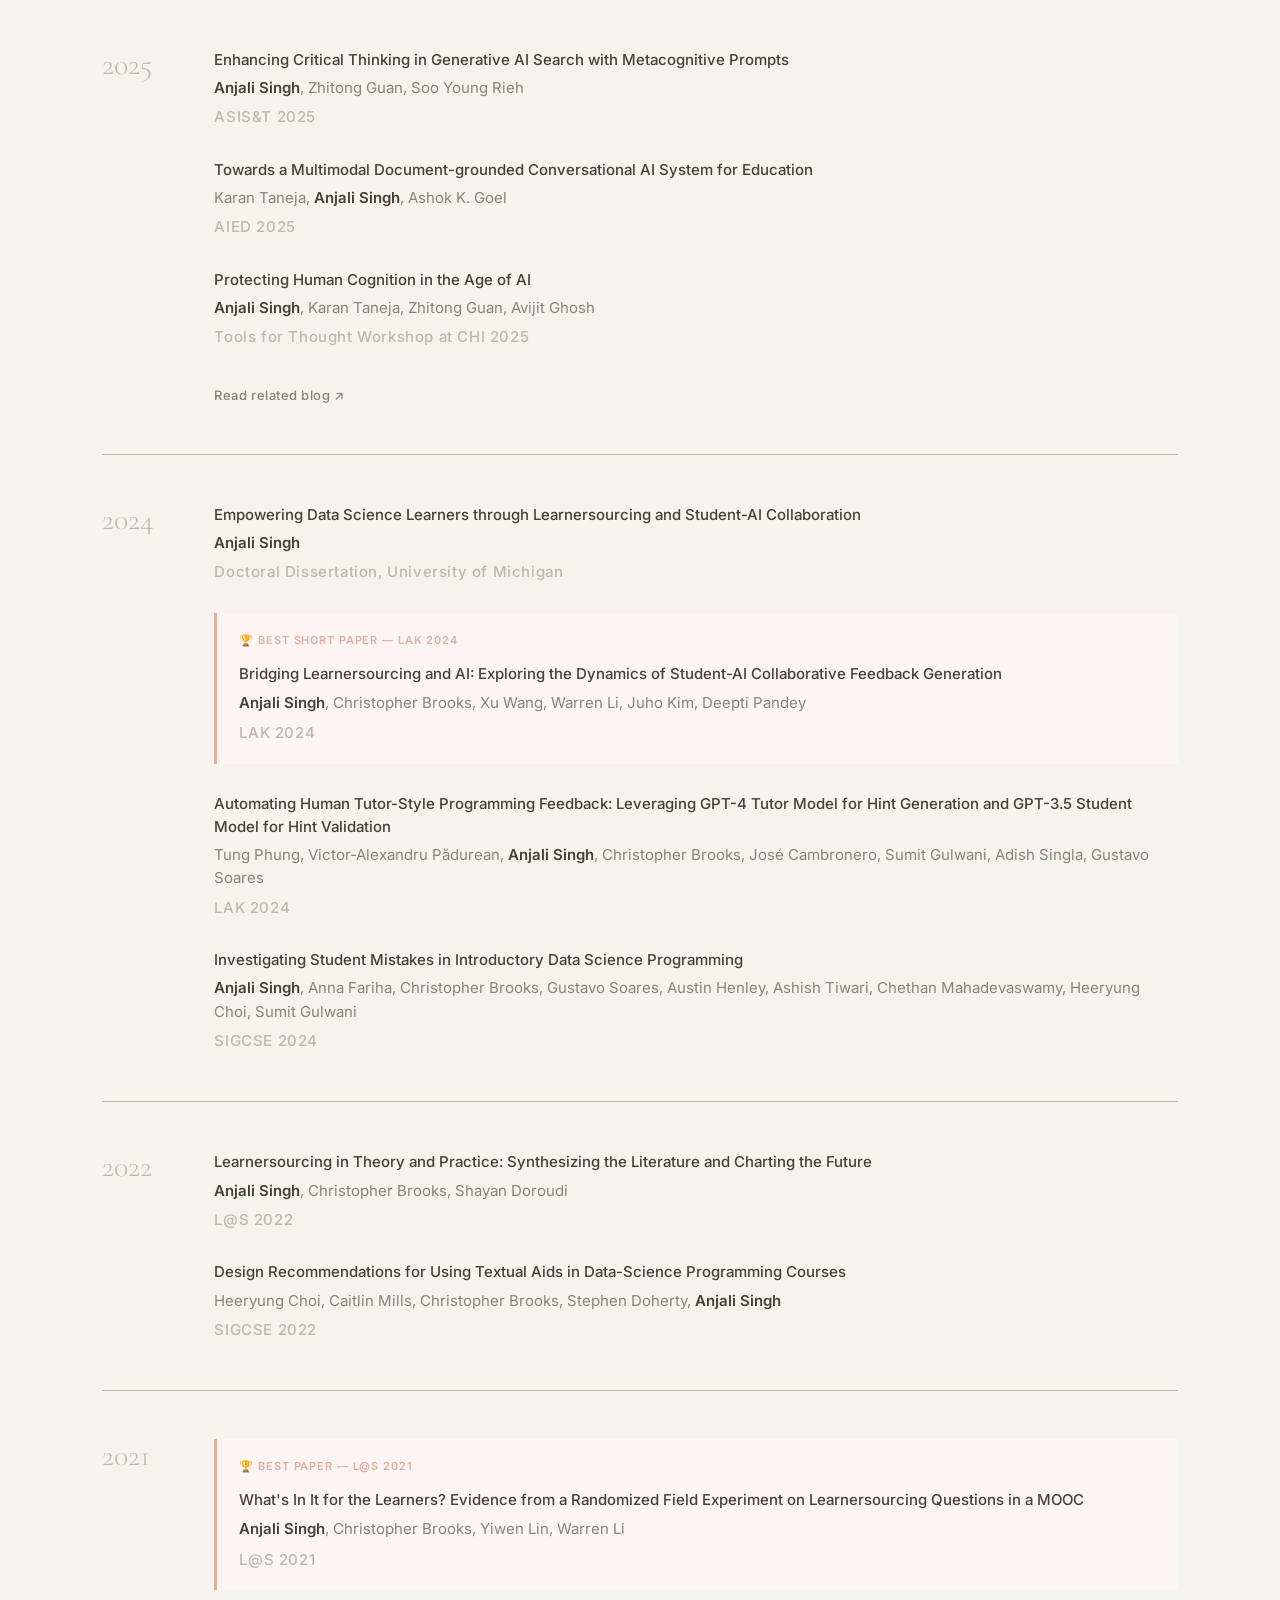
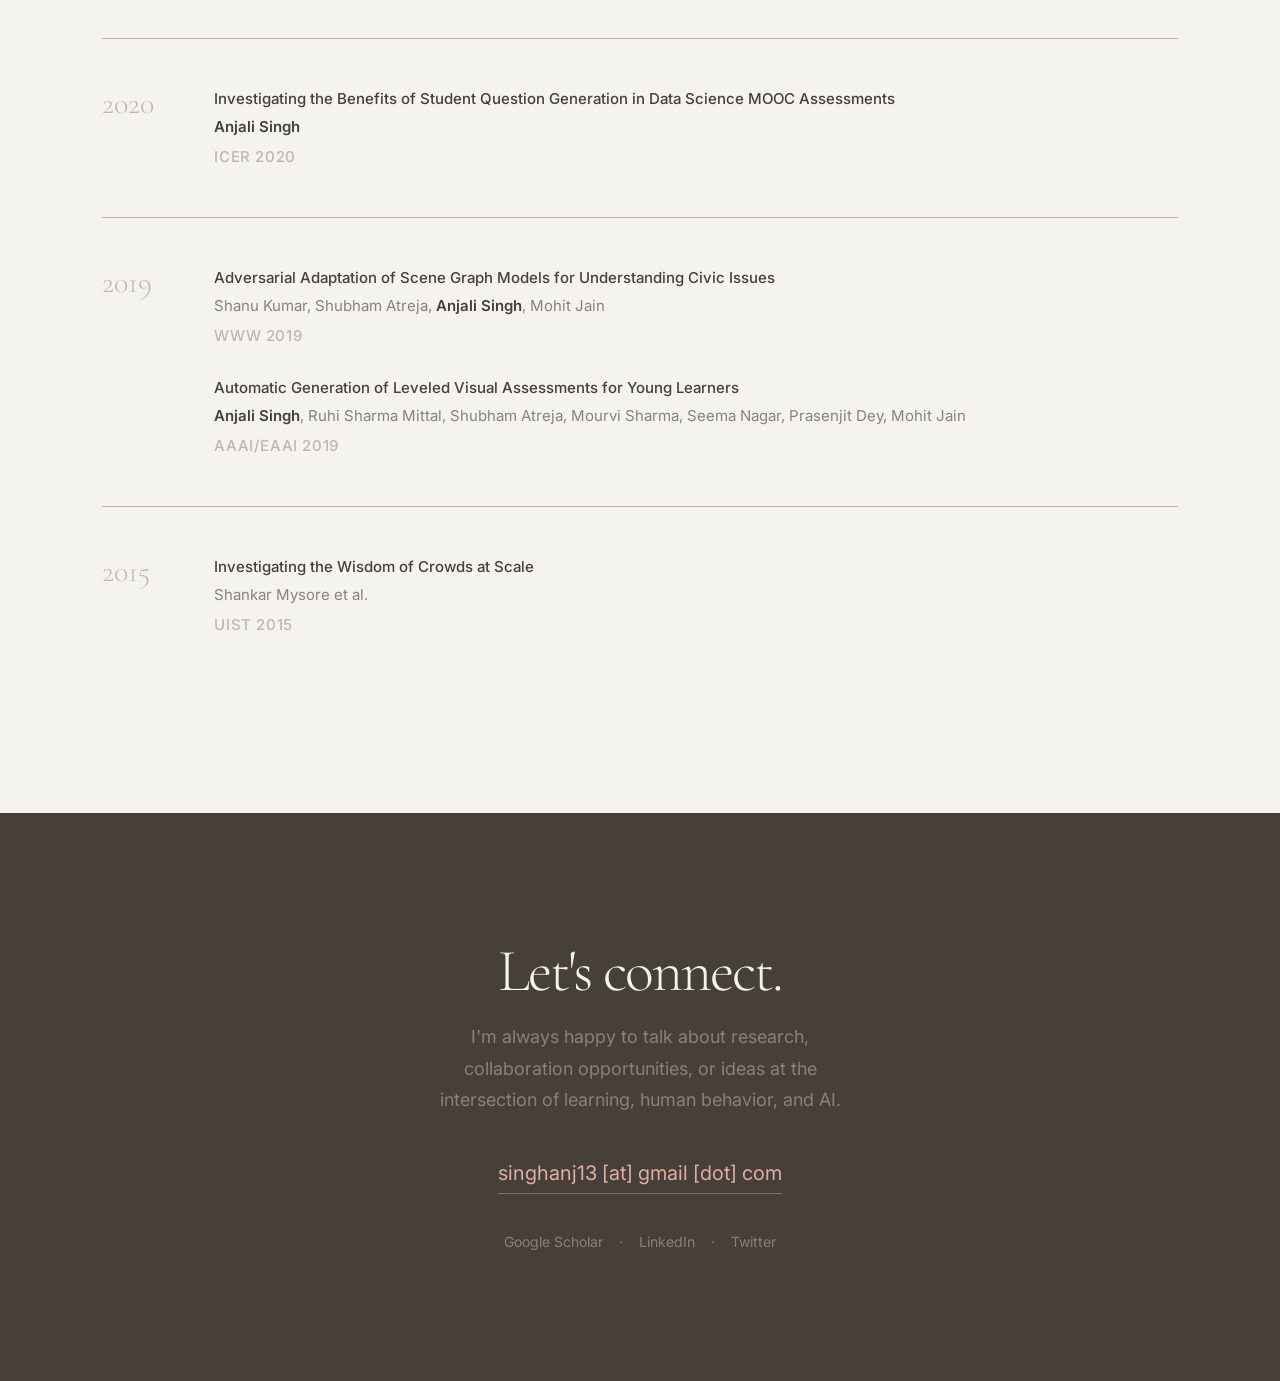
==== commit a298ec9d: "updated news" ====
--- a/index.html
+++ b/index.html
@@ -76,7 +76,7 @@
             <ul class="news-list">
                 <li class="news-item">
                     <span class="news-date">June 2026</span>
-                        <p class="news-text">Attended the <a href="https://festival-of-learning-2026.info/" target="_blank" rel="noopener">Festival of Learning</a> in Seoul, South Korea, where I presented a demo of <a href="https://www.youtube.com/watch?v=coNovENzRNs" target="_blank" rel="noopener">MetaCues, which supports GenAI-based exploratory learning guided by metacognitive cues</a>. Check out the <a href="https://arxiv.org/abs/2603.19634" target="_blank" rel="noopener">preprint on MetaCues</a>.</p>
+                        <p class="news-text">Attended the <a href="https://festival-of-learning-2026.info/" target="_blank" rel="noopener">Festival of Learning</a> in Seoul, South Korea, where I presented a demo of <a href="https://www.youtube.com/watch?v=coNovENzRNs" target="_blank" rel="noopener">MetaCues</a>, an exploratory learning tool that supports GenAI-based information seeking and learning with metacognitive cues. Check out the <a href="https://arxiv.org/abs/2603.19634" target="_blank" rel="noopener">preprint on MetaCues</a>.</p>
                     </p>
                 </li>
                  <li class="news-item">
